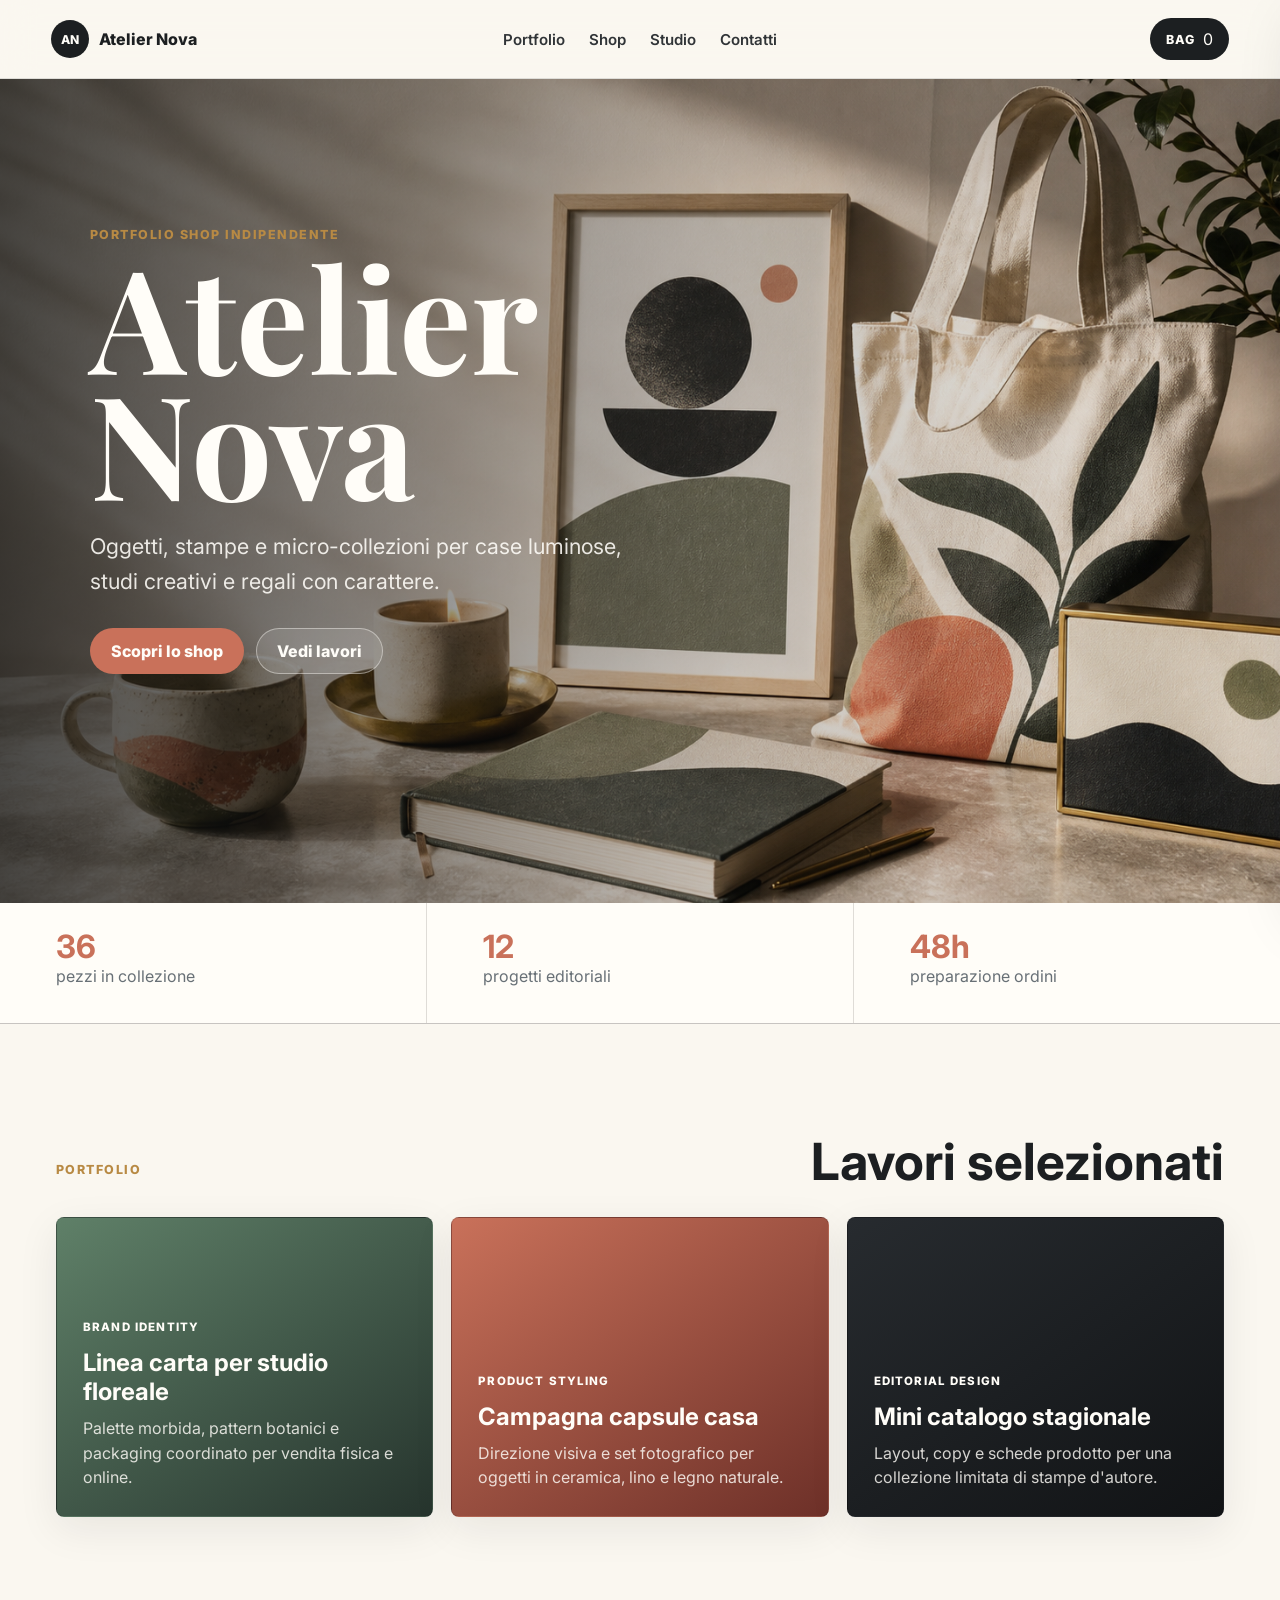
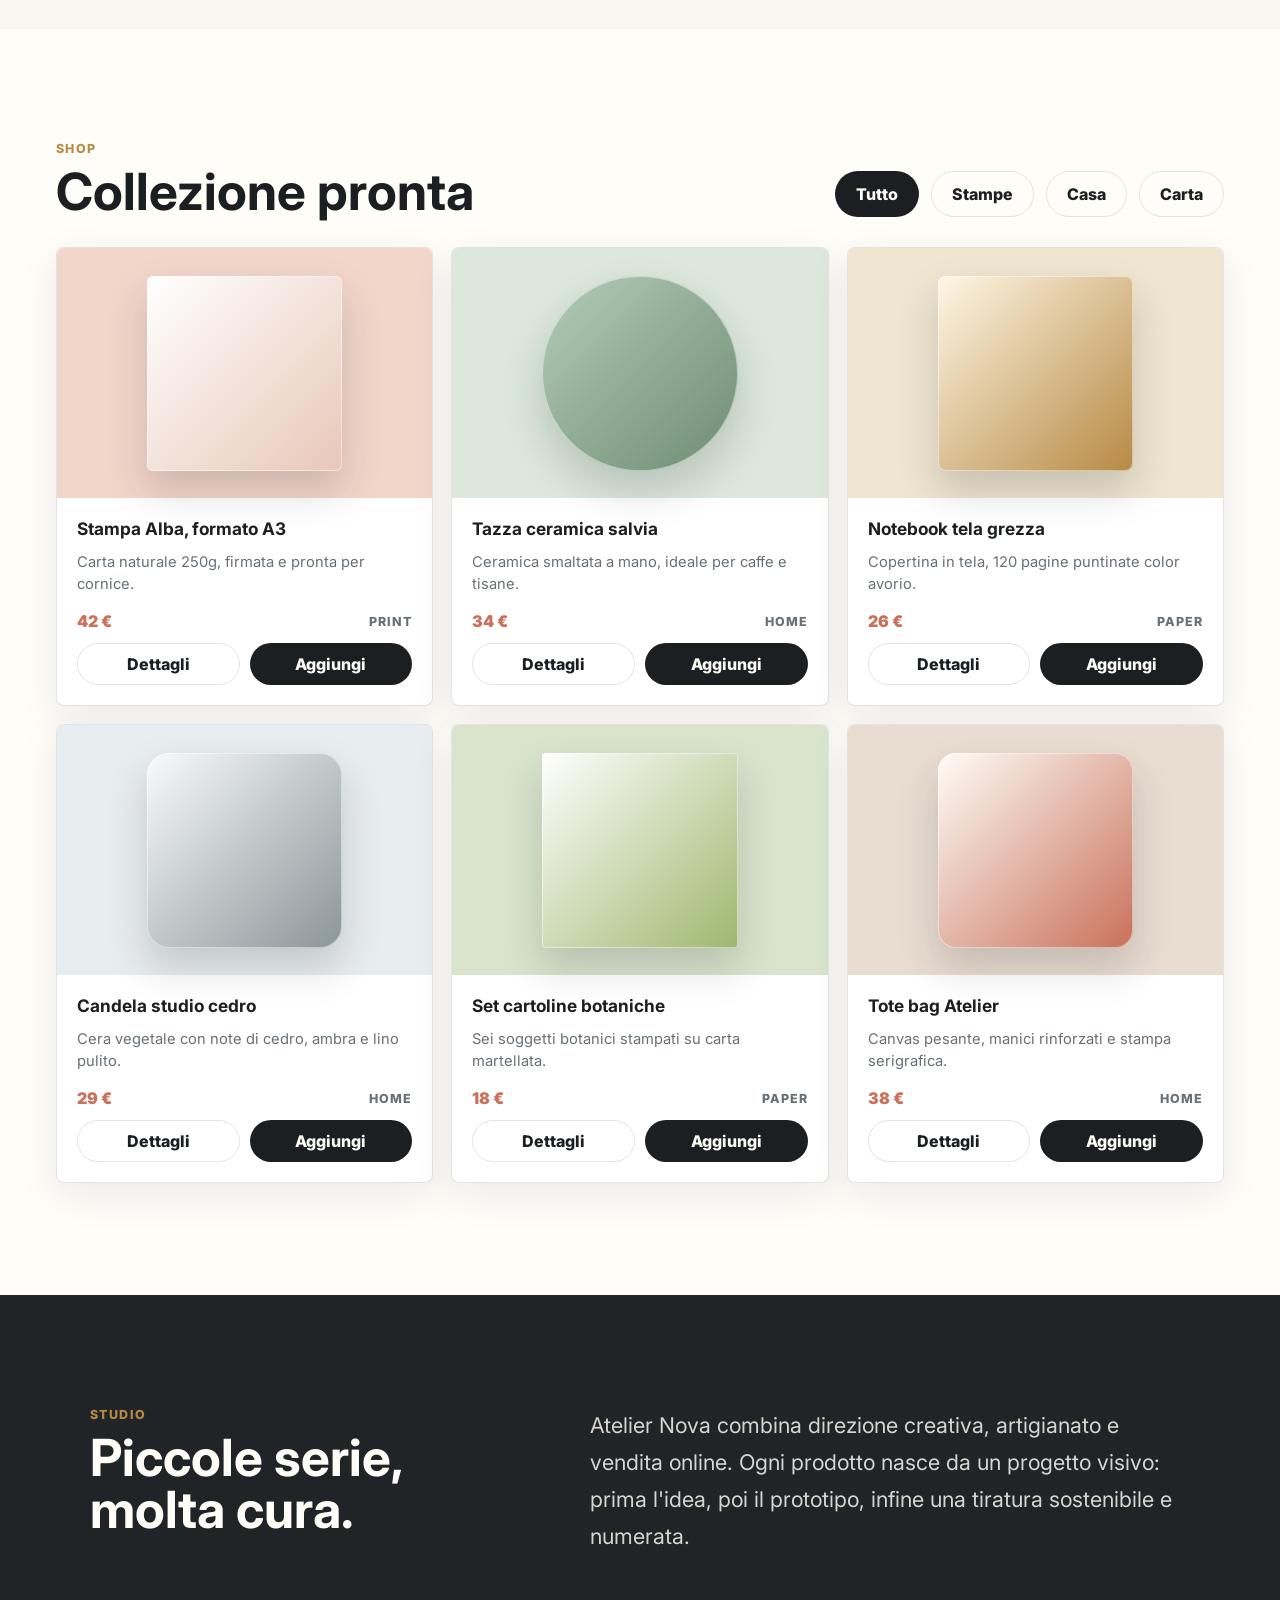
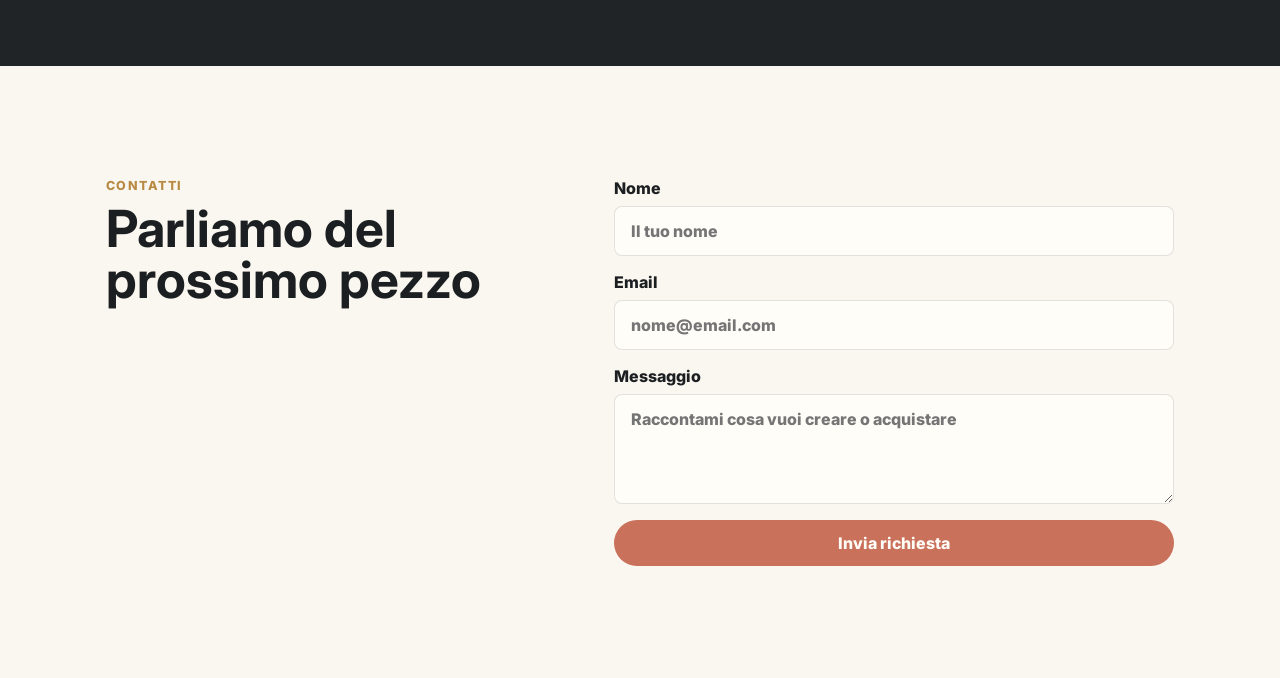
==== index.html @ 1994e344 "Initial portfolio shop" ====
<!DOCTYPE html>
<html lang="it">
<head>
  <meta charset="UTF-8">
  <meta name="viewport" content="width=device-width, initial-scale=1.0">
  <title>Atelier Nova | Portfolio Shop</title>
  <link rel="preconnect" href="https://fonts.googleapis.com">
  <link rel="preconnect" href="https://fonts.gstatic.com" crossorigin>
  <link href="https://fonts.googleapis.com/css2?family=Inter:wght@400;500;600;700;800&family=Playfair+Display:wght@700&display=swap" rel="stylesheet">
  <link rel="stylesheet" href="styles.css">
</head>
<body>
  <header class="site-header">
    <a class="brand" href="#top" aria-label="Atelier Nova home">
      <span class="brand-mark">AN</span>
      <span>Atelier Nova</span>
    </a>
    <nav class="main-nav" aria-label="Navigazione principale">
      <a href="#portfolio">Portfolio</a>
      <a href="#shop">Shop</a>
      <a href="#about">Studio</a>
      <a href="#contact">Contatti</a>
    </nav>
    <button class="cart-toggle" type="button" aria-label="Apri carrello">
      <span class="cart-icon" aria-hidden="true">Bag</span>
      <span id="cartCount">0</span>
    </button>
  </header>

  <main id="top">
    <section class="hero">
      <img class="hero-image" src="assets/hero-shop.png" alt="Oggetti di design artigianale per portfolio e shop online">
      <div class="hero-overlay"></div>
      <div class="hero-content">
        <p class="eyebrow">Portfolio shop indipendente</p>
        <h1>Atelier Nova</h1>
        <p class="hero-copy">Oggetti, stampe e micro-collezioni per case luminose, studi creativi e regali con carattere.</p>
        <div class="hero-actions">
          <a class="button primary" href="#shop">Scopri lo shop</a>
          <a class="button secondary" href="#portfolio">Vedi lavori</a>
        </div>
      </div>
    </section>

    <section class="stats" aria-label="Punti chiave dello studio">
      <div>
        <strong>36</strong>
        <span>pezzi in collezione</span>
      </div>
      <div>
        <strong>12</strong>
        <span>progetti editoriali</span>
      </div>
      <div>
        <strong>48h</strong>
        <span>preparazione ordini</span>
      </div>
    </section>

    <section class="section" id="portfolio">
      <div class="section-heading">
        <p class="eyebrow">Portfolio</p>
        <h2>Lavori selezionati</h2>
      </div>
      <div class="portfolio-grid">
        <article class="work-card color-sage">
          <span>Brand identity</span>
          <h3>Linea carta per studio floreale</h3>
          <p>Palette morbida, pattern botanici e packaging coordinato per vendita fisica e online.</p>
        </article>
        <article class="work-card color-coral">
          <span>Product styling</span>
          <h3>Campagna capsule casa</h3>
          <p>Direzione visiva e set fotografico per oggetti in ceramica, lino e legno naturale.</p>
        </article>
        <article class="work-card color-ink">
          <span>Editorial design</span>
          <h3>Mini catalogo stagionale</h3>
          <p>Layout, copy e schede prodotto per una collezione limitata di stampe d'autore.</p>
        </article>
      </div>
    </section>

    <section class="section shop-section" id="shop">
      <div class="section-heading shop-heading">
        <div>
          <p class="eyebrow">Shop</p>
          <h2>Collezione pronta</h2>
        </div>
        <div class="filters" role="group" aria-label="Filtra prodotti">
          <button class="filter active" type="button" data-filter="all">Tutto</button>
          <button class="filter" type="button" data-filter="print">Stampe</button>
          <button class="filter" type="button" data-filter="home">Casa</button>
          <button class="filter" type="button" data-filter="paper">Carta</button>
        </div>
      </div>
      <div class="product-grid" id="productGrid"></div>
    </section>

    <section class="studio-band" id="about">
      <div>
        <p class="eyebrow">Studio</p>
        <h2>Piccole serie, molta cura.</h2>
      </div>
      <p>Atelier Nova combina direzione creativa, artigianato e vendita online. Ogni prodotto nasce da un progetto visivo: prima l'idea, poi il prototipo, infine una tiratura sostenibile e numerata.</p>
    </section>

    <section class="section contact-section" id="contact">
      <div class="section-heading">
        <p class="eyebrow">Contatti</p>
        <h2>Parliamo del prossimo pezzo</h2>
      </div>
      <form class="contact-form">
        <label>
          Nome
          <input type="text" name="name" placeholder="Il tuo nome">
        </label>
        <label>
          Email
          <input type="email" name="email" placeholder="nome@email.com">
        </label>
        <label>
          Messaggio
          <textarea name="message" rows="4" placeholder="Raccontami cosa vuoi creare o acquistare"></textarea>
        </label>
        <button class="button primary" type="submit">Invia richiesta</button>
      </form>
    </section>
  </main>

  <aside class="cart-panel" id="cartPanel" aria-label="Carrello" aria-hidden="true">
    <div class="cart-header">
      <h2>Carrello</h2>
      <button class="icon-button" type="button" id="closeCart" aria-label="Chiudi carrello">×</button>
    </div>
    <div class="cart-items" id="cartItems"></div>
    <div class="cart-footer">
      <p class="cart-note" id="cartNote">Spedizione gratuita da €80. Resi entro 14 giorni.</p>
      <div class="cart-total">
        <span>Totale</span>
        <strong id="cartTotal">€0</strong>
      </div>
      <button class="button primary checkout" id="checkoutButton" type="button">Checkout demo</button>
    </div>
  </aside>
  <div class="toast" id="toast" role="status" aria-live="polite"></div>
  <div class="scrim" id="scrim"></div>

  <script src="script.js"></script>
</body>
</html>
---- styles.css ----
:root {
  --ink: #1c1f21;
  --muted: #687076;
  --paper: #faf7f0;
  --white: #fffdf8;
  --sage: #9fb8a2;
  --coral: #c9715a;
  --gold: #b88a44;
  --line: rgba(28, 31, 33, 0.12);
  --shadow: 0 20px 60px rgba(28, 31, 33, 0.14);
}

* {
  box-sizing: border-box;
}

html {
  scroll-behavior: smooth;
}

body {
  margin: 0;
  color: var(--ink);
  background: var(--paper);
  font-family: Inter, system-ui, -apple-system, BlinkMacSystemFont, "Segoe UI", sans-serif;
}

a {
  color: inherit;
  text-decoration: none;
}

button,
input,
textarea {
  font: inherit;
}

.site-header {
  position: sticky;
  top: 0;
  z-index: 20;
  display: grid;
  grid-template-columns: 1fr auto 1fr;
  align-items: center;
  gap: 24px;
  padding: 18px clamp(18px, 4vw, 56px);
  background: rgba(250, 247, 240, 0.88);
  border-bottom: 1px solid var(--line);
  backdrop-filter: blur(18px);
}

.brand {
  display: inline-flex;
  align-items: center;
  gap: 10px;
  font-weight: 800;
}

.brand-mark {
  display: grid;
  width: 38px;
  height: 38px;
  place-items: center;
  color: var(--white);
  background: var(--ink);
  border-radius: 50%;
  font-size: 0.76rem;
}

.main-nav {
  display: flex;
  gap: 24px;
  color: #303437;
  font-size: 0.94rem;
  font-weight: 600;
}

.cart-toggle {
  justify-self: end;
  display: inline-flex;
  align-items: center;
  gap: 8px;
  min-height: 42px;
  padding: 0 16px;
  color: var(--white);
  background: var(--ink);
  border: 0;
  border-radius: 999px;
  cursor: pointer;
}

.cart-icon {
  font-size: 0.78rem;
  font-weight: 800;
  letter-spacing: 0.08em;
  text-transform: uppercase;
}

.hero {
  position: relative;
  min-height: calc(100vh - 76px);
  display: flex;
  align-items: center;
  overflow: hidden;
  isolation: isolate;
}

.hero-image {
  position: absolute;
  inset: 0;
  width: 100%;
  height: 100%;
  object-fit: cover;
  z-index: -2;
}

.hero-overlay {
  position: absolute;
  inset: 0;
  background: linear-gradient(90deg, rgba(18, 19, 18, 0.76), rgba(18, 19, 18, 0.22) 58%, rgba(18, 19, 18, 0.08));
  z-index: -1;
}

.hero-content {
  width: min(680px, calc(100% - 36px));
  margin-left: clamp(18px, 7vw, 92px);
  padding-bottom: 9vh;
  color: var(--white);
}

.eyebrow {
  margin: 0 0 10px;
  color: var(--gold);
  font-size: 0.78rem;
  font-weight: 800;
  letter-spacing: 0.12em;
  text-transform: uppercase;
}

.hero h1 {
  margin: 0;
  font-family: "Playfair Display", Georgia, serif;
  font-size: clamp(4rem, 12vw, 9rem);
  line-height: 0.88;
}

.hero-copy {
  max-width: 560px;
  margin: 24px 0 30px;
  color: rgba(255, 253, 248, 0.88);
  font-size: clamp(1.05rem, 2.4vw, 1.35rem);
  line-height: 1.6;
}

.hero-actions,
.filters {
  display: flex;
  flex-wrap: wrap;
  gap: 12px;
}

.button,
.filter {
  display: inline-flex;
  align-items: center;
  justify-content: center;
  min-height: 46px;
  padding: 0 20px;
  border-radius: 999px;
  font-weight: 800;
  cursor: pointer;
}

.button.primary {
  color: var(--white);
  background: var(--coral);
  border: 1px solid transparent;
}

.button:disabled {
  cursor: not-allowed;
  opacity: 0.52;
}

.button.secondary {
  color: var(--white);
  background: rgba(255, 253, 248, 0.12);
  border: 1px solid rgba(255, 253, 248, 0.42);
}

.stats {
  display: grid;
  grid-template-columns: repeat(3, 1fr);
  gap: 1px;
  background: var(--line);
  border-bottom: 1px solid var(--line);
}

.stats div {
  min-height: 120px;
  padding: 24px clamp(18px, 5vw, 56px);
  background: var(--white);
}

.stats strong {
  display: block;
  color: var(--coral);
  font-size: 2rem;
}

.stats span {
  color: var(--muted);
}

.section {
  padding: clamp(64px, 9vw, 112px) clamp(18px, 5vw, 56px);
}

.section-heading {
  display: flex;
  align-items: end;
  justify-content: space-between;
  gap: 28px;
  max-width: 1180px;
  margin: 0 auto 30px;
}

.section-heading h2,
.studio-band h2 {
  margin: 0;
  font-size: clamp(2rem, 4vw, 3.5rem);
  line-height: 1;
}

.portfolio-grid,
.product-grid {
  display: grid;
  grid-template-columns: repeat(3, minmax(0, 1fr));
  gap: 18px;
  max-width: 1180px;
  margin: 0 auto;
}

.work-card,
.product-card {
  border: 1px solid var(--line);
  border-radius: 8px;
  overflow: hidden;
  box-shadow: 0 12px 40px rgba(28, 31, 33, 0.08);
}

.work-card {
  min-height: 300px;
  display: flex;
  flex-direction: column;
  justify-content: end;
  padding: 26px;
  color: var(--white);
}

.work-card span {
  font-weight: 800;
  text-transform: uppercase;
  font-size: 0.72rem;
  letter-spacing: 0.1em;
}

.work-card h3 {
  margin: 14px 0 10px;
  font-size: 1.5rem;
}

.work-card p {
  margin: 0;
  color: rgba(255, 253, 248, 0.82);
  line-height: 1.55;
}

.color-sage {
  background: linear-gradient(145deg, #5f8068, #26342d);
}

.color-coral {
  background: linear-gradient(145deg, #c9715a, #6d3028);
}

.color-ink {
  background: linear-gradient(145deg, #272b2f, #111315);
}

.shop-section {
  background: var(--white);
}

.filter {
  color: var(--ink);
  background: transparent;
  border: 1px solid var(--line);
}

.filter.active {
  color: var(--white);
  background: var(--ink);
}

.product-card {
  display: flex;
  flex-direction: column;
  background: #fff;
}

.product-art {
  min-height: 250px;
  display: grid;
  place-items: center;
  background: var(--product-bg);
}

.product-shape {
  width: 52%;
  aspect-ratio: 1;
  border-radius: var(--shape-radius);
  background: var(--shape-bg);
  box-shadow: inset 0 0 0 1px rgba(255, 255, 255, 0.45), 0 20px 40px rgba(28, 31, 33, 0.18);
}

.product-info {
  display: grid;
  gap: 12px;
  padding: 20px;
}

.product-info h3 {
  margin: 0;
  font-size: 1.08rem;
}

.product-info p {
  margin: 0;
  min-height: 48px;
  color: var(--muted);
  font-size: 0.92rem;
  line-height: 1.5;
}

.product-meta {
  display: flex;
  align-items: center;
  justify-content: space-between;
  gap: 12px;
}

.price {
  color: var(--coral);
  font-weight: 900;
}

.tag {
  color: var(--muted);
  font-size: 0.78rem;
  font-weight: 800;
  letter-spacing: 0.08em;
  text-transform: uppercase;
}

.add-button {
  min-height: 42px;
  color: var(--white);
  background: var(--ink);
  border: 0;
  border-radius: 999px;
  font-weight: 800;
  cursor: pointer;
}

.product-actions {
  display: grid;
  grid-template-columns: 1fr 1fr;
  gap: 10px;
}

.details-button {
  min-height: 42px;
  color: var(--ink);
  background: transparent;
  border: 1px solid var(--line);
  border-radius: 999px;
  font-weight: 800;
  cursor: pointer;
}

.studio-band {
  display: grid;
  grid-template-columns: 0.8fr 1.2fr;
  gap: clamp(28px, 8vw, 100px);
  padding: clamp(64px, 9vw, 112px) clamp(18px, 7vw, 92px);
  color: var(--white);
  background: #202426;
}

.studio-band p:last-child {
  margin: 0;
  max-width: 760px;
  color: rgba(255, 253, 248, 0.82);
  font-size: clamp(1.08rem, 2vw, 1.35rem);
  line-height: 1.7;
}

.contact-section {
  display: grid;
  grid-template-columns: 0.85fr 1fr;
  gap: 32px;
  max-width: 1180px;
  margin: 0 auto;
}

.contact-section .section-heading {
  display: block;
  margin: 0;
}

.contact-form {
  display: grid;
  gap: 16px;
}

.contact-form label {
  display: grid;
  gap: 8px;
  font-weight: 800;
}

.contact-form input,
.contact-form textarea {
  width: 100%;
  border: 1px solid var(--line);
  border-radius: 8px;
  padding: 14px 16px;
  background: var(--white);
  color: var(--ink);
}

.cart-panel {
  position: fixed;
  top: 0;
  right: 0;
  z-index: 40;
  width: min(420px, 100%);
  height: 100vh;
  display: flex;
  flex-direction: column;
  background: var(--white);
  box-shadow: var(--shadow);
  transform: translateX(105%);
  transition: transform 180ms ease;
}

.cart-panel.open {
  transform: translateX(0);
}

.cart-panel.checkout-mode .cart-items {
  padding-bottom: 0;
}

.cart-header,
.cart-footer {
  padding: 22px;
  border-bottom: 1px solid var(--line);
}

.cart-header {
  display: flex;
  align-items: center;
  justify-content: space-between;
}

.cart-header h2 {
  margin: 0;
}

.icon-button {
  width: 40px;
  height: 40px;
  border: 1px solid var(--line);
  border-radius: 50%;
  background: transparent;
  cursor: pointer;
  font-size: 1.4rem;
}

.cart-items {
  flex: 1;
  overflow: auto;
  padding: 18px 22px;
}

.cart-item {
  display: grid;
  grid-template-columns: 1fr;
  gap: 12px;
  padding: 14px 0;
  border-bottom: 1px solid var(--line);
}

.cart-item h3,
.cart-item p {
  margin: 0;
}

.cart-item p {
  color: var(--muted);
  font-size: 0.92rem;
}

.cart-item-top,
.cart-controls {
  display: flex;
  align-items: center;
  justify-content: space-between;
  gap: 12px;
}

.qty-control {
  display: inline-flex;
  align-items: center;
  min-height: 36px;
  border: 1px solid var(--line);
  border-radius: 999px;
  overflow: hidden;
}

.qty-control button {
  width: 36px;
  height: 36px;
  border: 0;
  background: transparent;
  cursor: pointer;
  font-weight: 900;
}

.qty-control span {
  min-width: 28px;
  text-align: center;
  font-weight: 800;
}

.remove-link {
  border: 0;
  color: var(--muted);
  background: transparent;
  cursor: pointer;
  font-weight: 800;
}

.cart-note {
  margin: 0 0 14px;
  color: var(--muted);
  font-size: 0.92rem;
  line-height: 1.45;
}

.cart-footer {
  border-top: 1px solid var(--line);
  border-bottom: 0;
}

.cart-total {
  display: flex;
  justify-content: space-between;
  margin-bottom: 16px;
  font-size: 1.1rem;
}

.checkout {
  width: 100%;
}

.checkout-summary {
  display: grid;
  gap: 12px;
  margin-top: 14px;
  padding: 14px;
  border: 1px solid var(--line);
  border-radius: 8px;
  background: var(--paper);
}

.checkout-summary h3,
.checkout-summary p {
  margin: 0;
}

.checkout-summary p {
  color: var(--muted);
  line-height: 1.45;
}

.scrim {
  position: fixed;
  inset: 0;
  z-index: 30;
  display: none;
  background: rgba(28, 31, 33, 0.34);
}

.scrim.open {
  display: block;
}

.toast {
  position: fixed;
  left: 50%;
  bottom: 22px;
  z-index: 50;
  max-width: min(420px, calc(100% - 36px));
  padding: 14px 18px;
  color: var(--white);
  background: var(--ink);
  border-radius: 999px;
  box-shadow: var(--shadow);
  opacity: 0;
  pointer-events: none;
  transform: translate(-50%, 14px);
  transition: opacity 180ms ease, transform 180ms ease;
}

.toast.visible {
  opacity: 1;
  transform: translate(-50%, 0);
}

@media (max-width: 860px) {
  .site-header {
    grid-template-columns: 1fr auto;
  }

  .main-nav {
    grid-column: 1 / -1;
    justify-content: space-between;
    gap: 10px;
    overflow-x: auto;
  }

  .hero {
    min-height: 760px;
  }

  .stats,
  .portfolio-grid,
  .product-grid,
  .studio-band,
  .contact-section {
    grid-template-columns: 1fr;
  }

  .section-heading {
    align-items: start;
    flex-direction: column;
  }
}

@media (max-width: 520px) {
  .hero-content {
    margin: 0 18px;
  }

  .hero h1 {
    font-size: 4.1rem;
  }

  .product-art {
    min-height: 210px;
  }

  .product-actions {
    grid-template-columns: 1fr;
  }
}
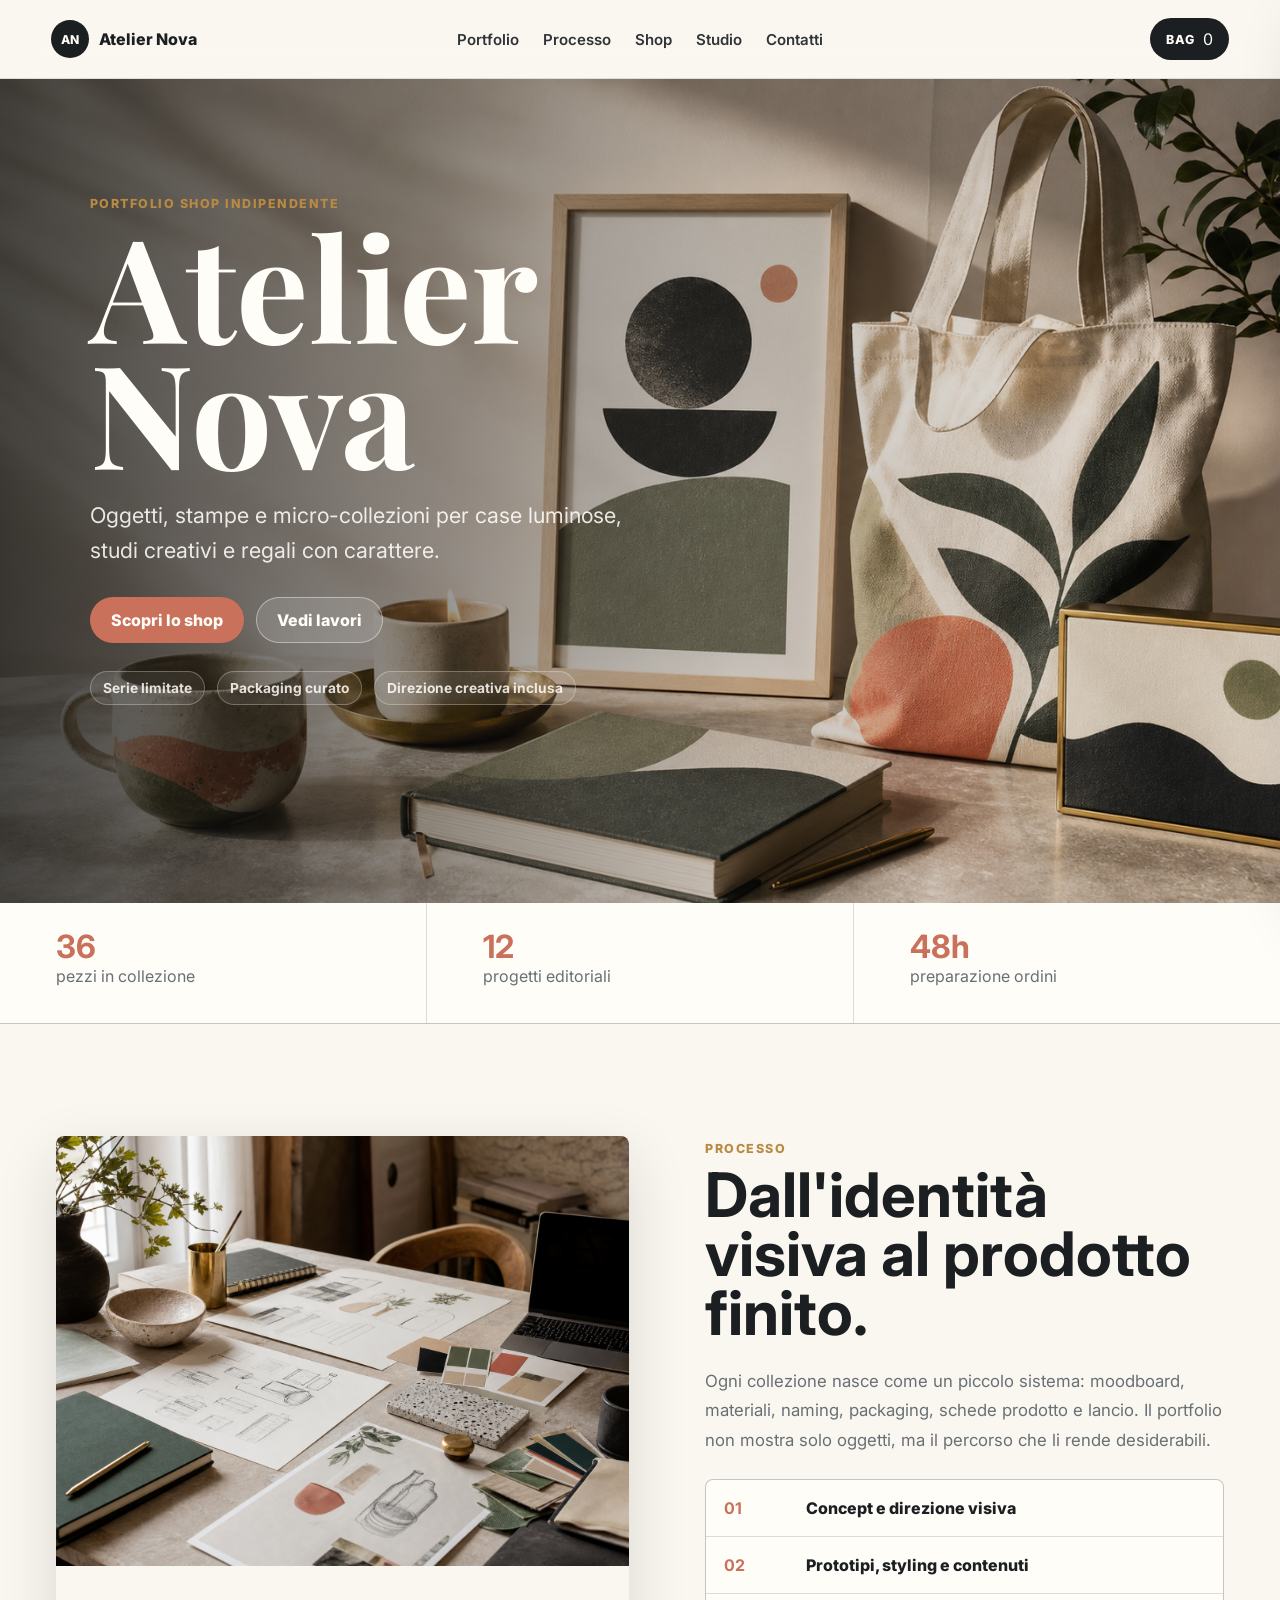
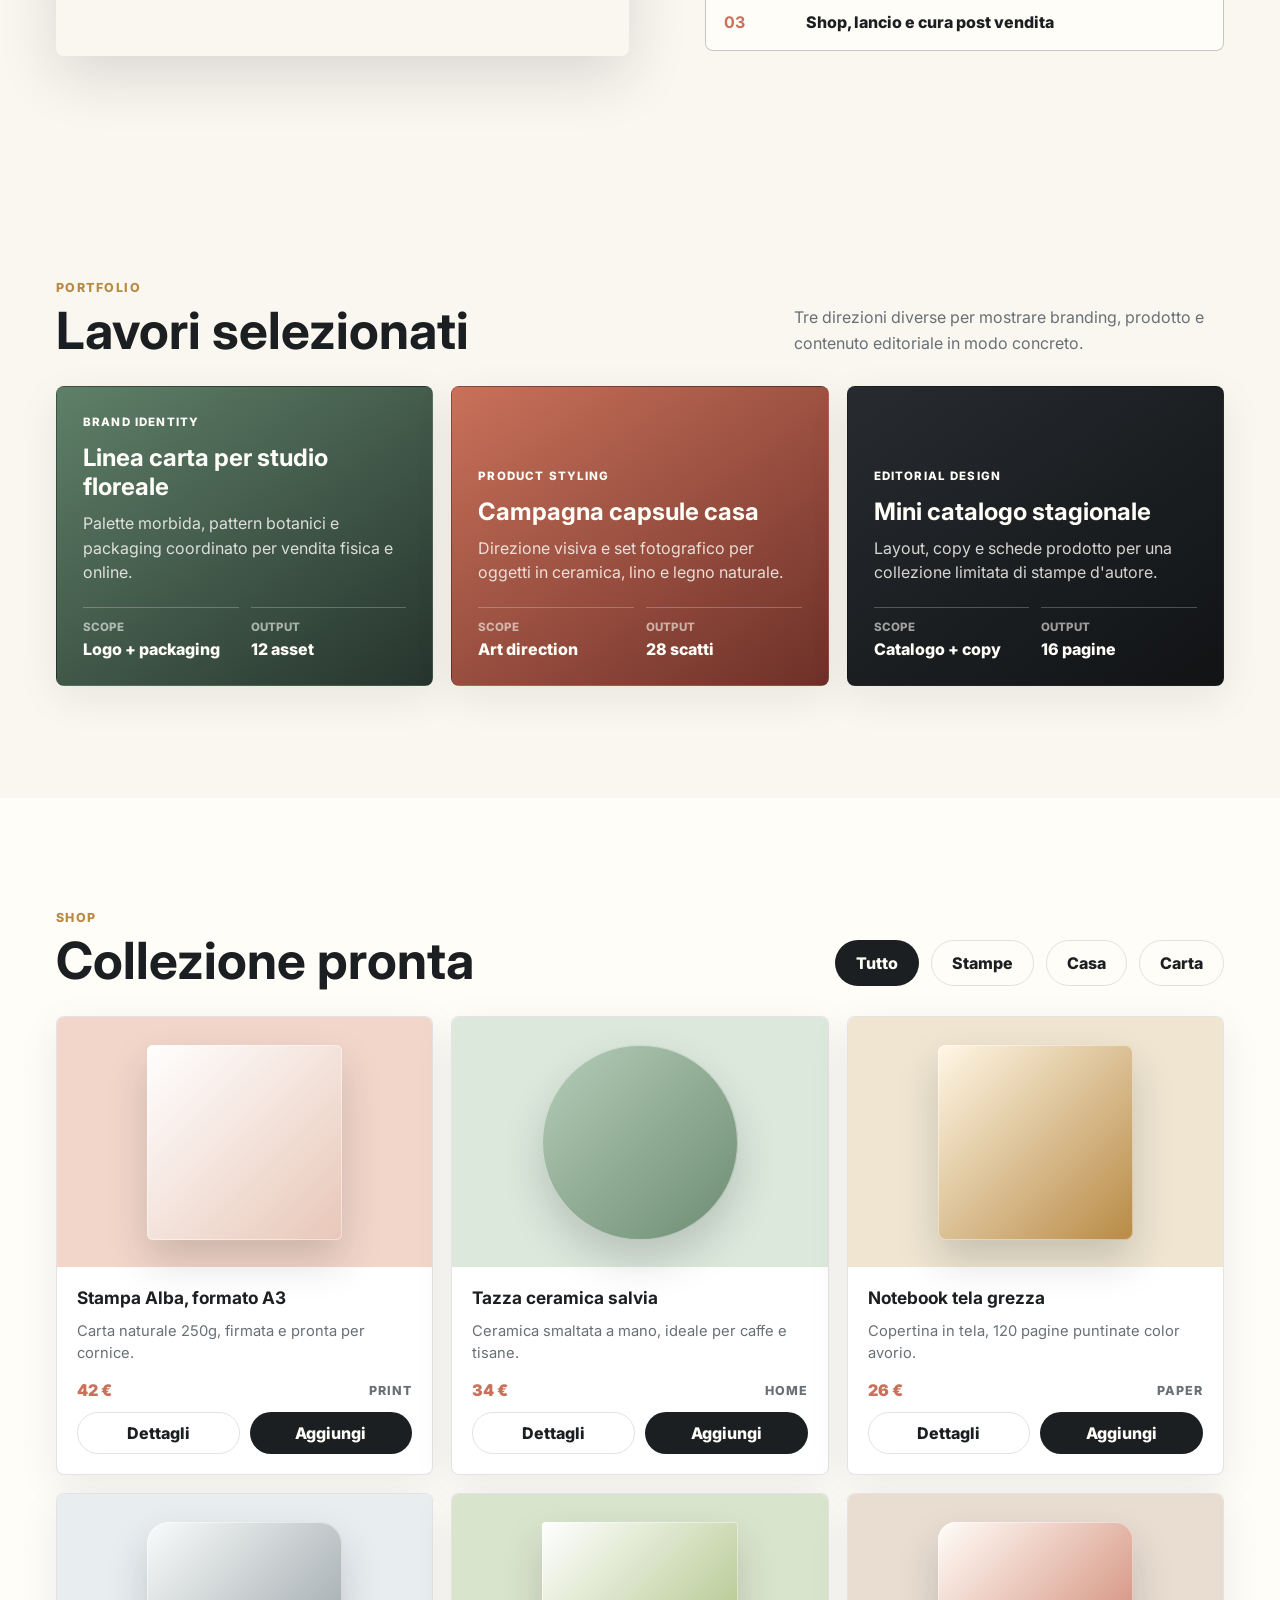
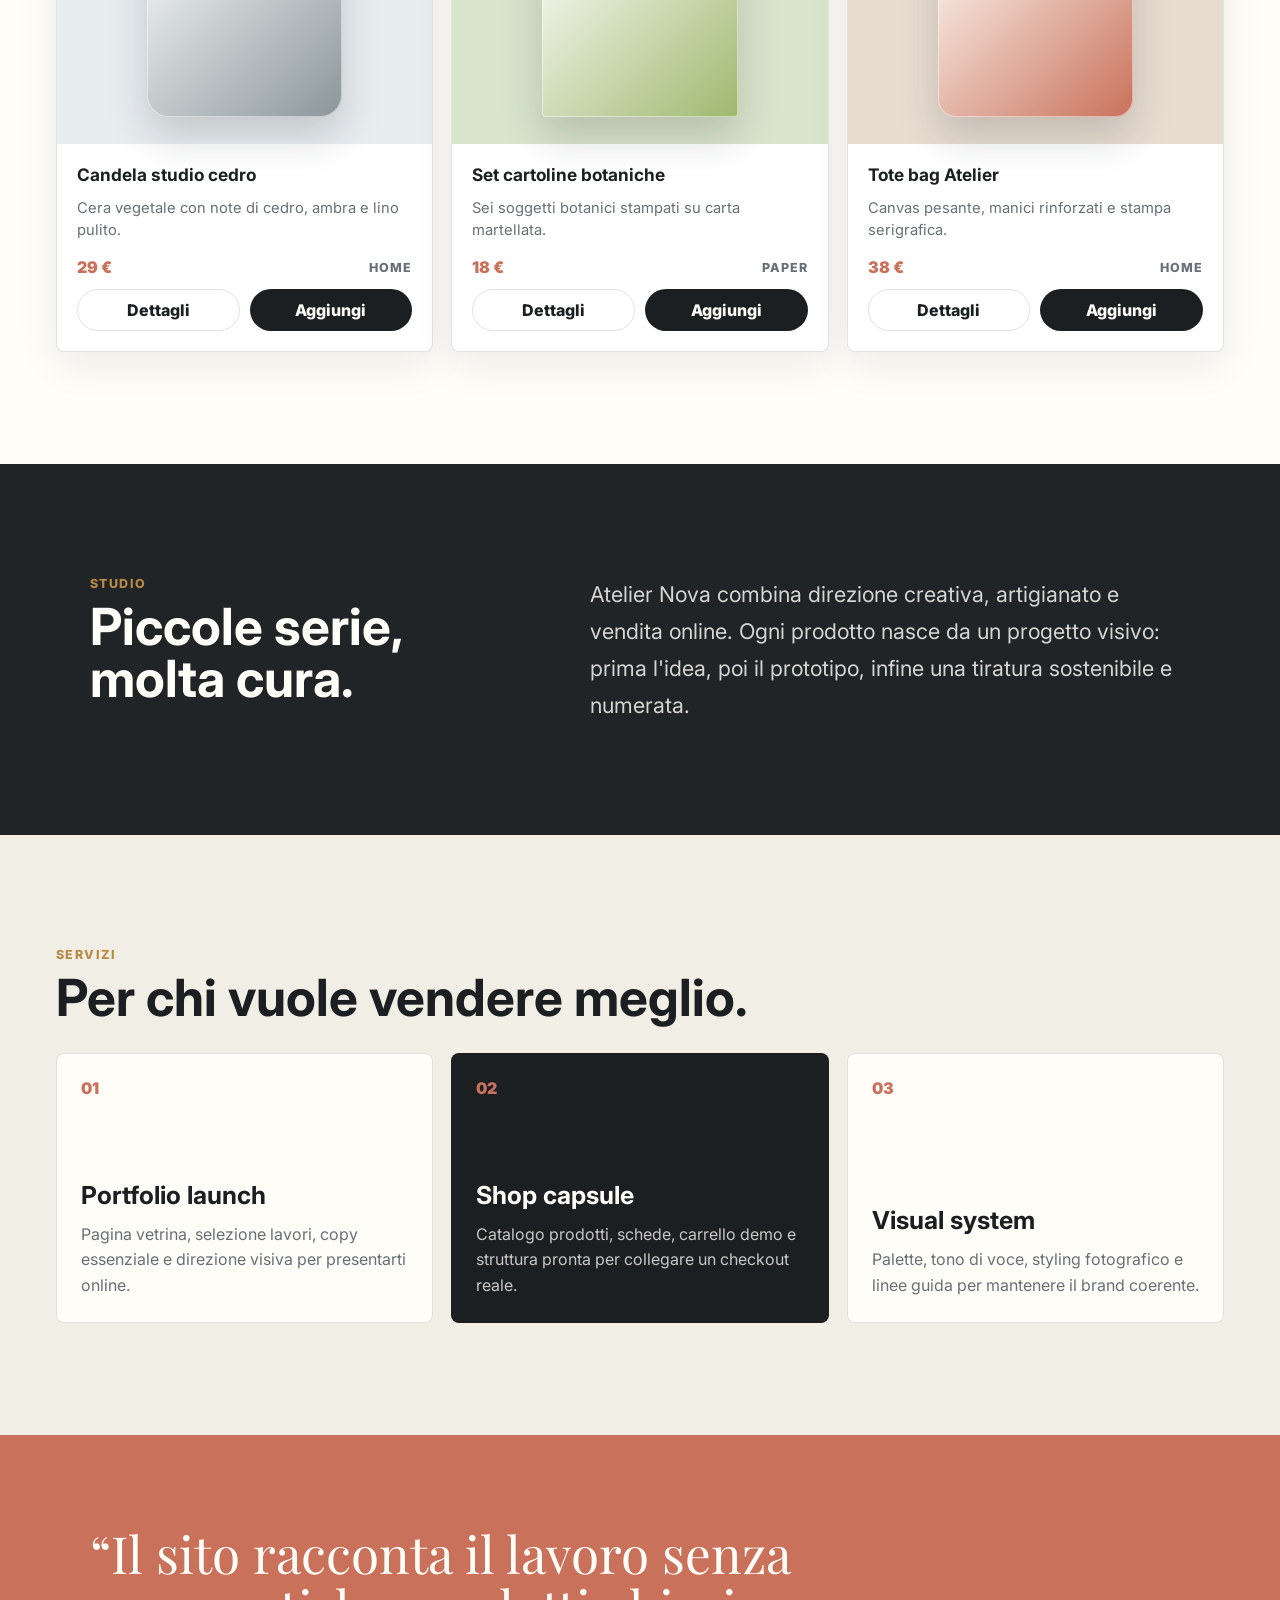
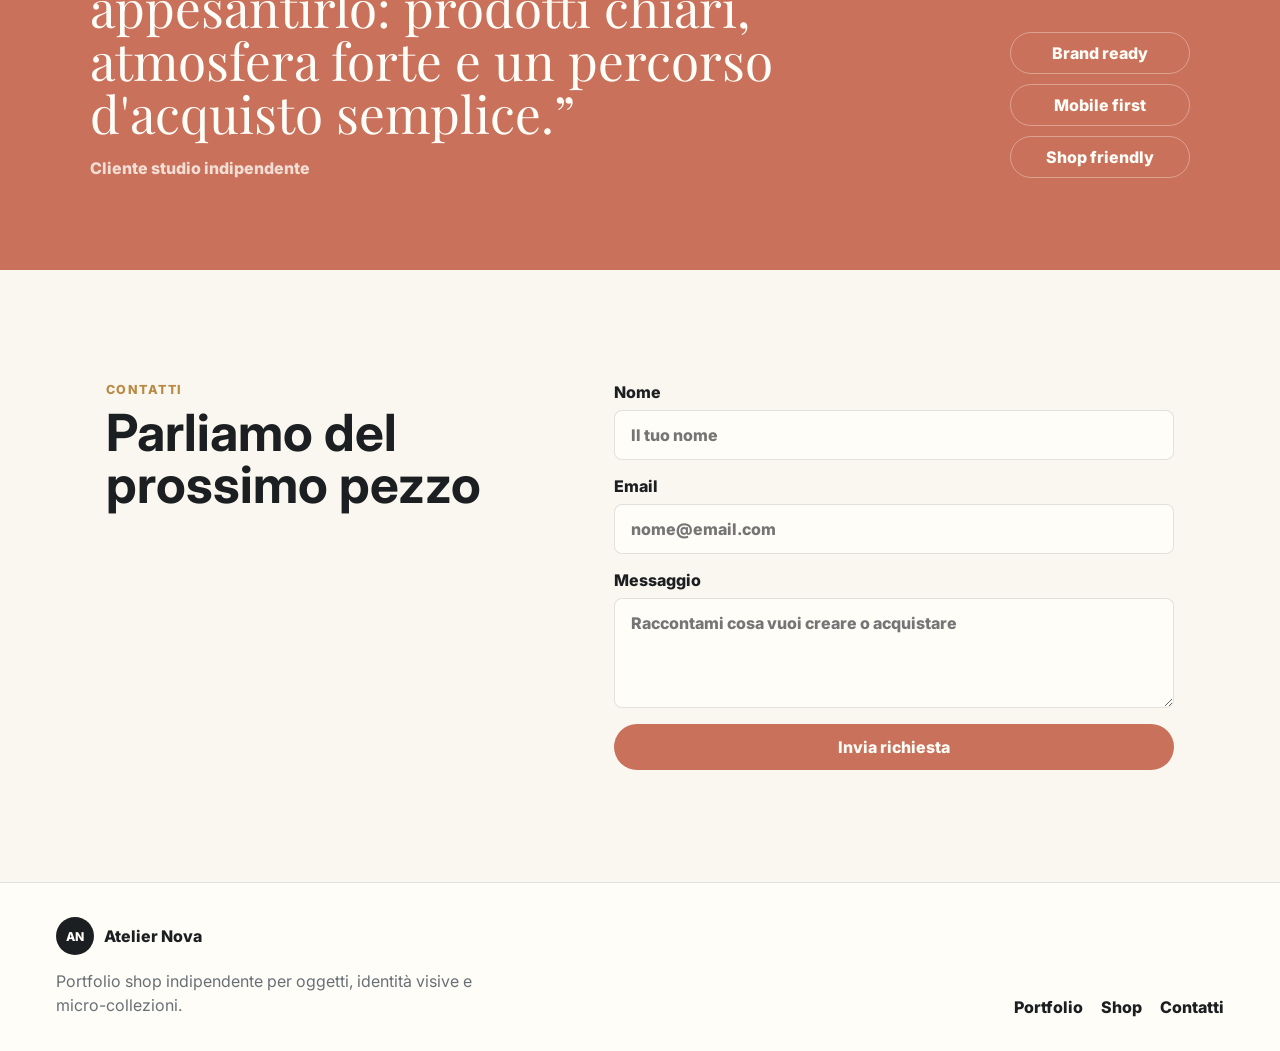
==== commit 850a66ae: "Polish portfolio presentation" ====
--- a/index.html
+++ b/index.html
@@ -17,6 +17,7 @@
     </a>
     <nav class="main-nav" aria-label="Navigazione principale">
       <a href="#portfolio">Portfolio</a>
+      <a href="#process">Processo</a>
       <a href="#shop">Shop</a>
       <a href="#about">Studio</a>
       <a href="#contact">Contatti</a>
@@ -39,6 +40,11 @@
           <a class="button primary" href="#shop">Scopri lo shop</a>
           <a class="button secondary" href="#portfolio">Vedi lavori</a>
         </div>
+        <div class="hero-proof" aria-label="Elementi di fiducia">
+          <span>Serie limitate</span>
+          <span>Packaging curato</span>
+          <span>Direzione creativa inclusa</span>
+        </div>
       </div>
     </section>
 
@@ -57,26 +63,66 @@
       </div>
     </section>
 
+    <section class="section feature-section" id="process">
+      <div class="feature-media">
+        <img src="assets/studio-process.png" alt="Tavolo creativo con bozzetti, palette colore e prototipi di packaging">
+      </div>
+      <div class="feature-copy">
+        <p class="eyebrow">Processo</p>
+        <h2>Dall'identità visiva al prodotto finito.</h2>
+        <p>Ogni collezione nasce come un piccolo sistema: moodboard, materiali, naming, packaging, schede prodotto e lancio. Il portfolio non mostra solo oggetti, ma il percorso che li rende desiderabili.</p>
+        <div class="process-list">
+          <div>
+            <strong>01</strong>
+            <span>Concept e direzione visiva</span>
+          </div>
+          <div>
+            <strong>02</strong>
+            <span>Prototipi, styling e contenuti</span>
+          </div>
+          <div>
+            <strong>03</strong>
+            <span>Shop, lancio e cura post vendita</span>
+          </div>
+        </div>
+      </div>
+    </section>
+
     <section class="section" id="portfolio">
       <div class="section-heading">
-        <p class="eyebrow">Portfolio</p>
-        <h2>Lavori selezionati</h2>
+        <div>
+          <p class="eyebrow">Portfolio</p>
+          <h2>Lavori selezionati</h2>
+        </div>
+        <p class="section-intro">Tre direzioni diverse per mostrare branding, prodotto e contenuto editoriale in modo concreto.</p>
       </div>
       <div class="portfolio-grid">
         <article class="work-card color-sage">
           <span>Brand identity</span>
           <h3>Linea carta per studio floreale</h3>
           <p>Palette morbida, pattern botanici e packaging coordinato per vendita fisica e online.</p>
+          <dl class="work-metrics">
+            <div><dt>Scope</dt><dd>Logo + packaging</dd></div>
+            <div><dt>Output</dt><dd>12 asset</dd></div>
+          </dl>
         </article>
         <article class="work-card color-coral">
           <span>Product styling</span>
           <h3>Campagna capsule casa</h3>
           <p>Direzione visiva e set fotografico per oggetti in ceramica, lino e legno naturale.</p>
+          <dl class="work-metrics">
+            <div><dt>Scope</dt><dd>Art direction</dd></div>
+            <div><dt>Output</dt><dd>28 scatti</dd></div>
+          </dl>
         </article>
         <article class="work-card color-ink">
           <span>Editorial design</span>
           <h3>Mini catalogo stagionale</h3>
           <p>Layout, copy e schede prodotto per una collezione limitata di stampe d'autore.</p>
+          <dl class="work-metrics">
+            <div><dt>Scope</dt><dd>Catalogo + copy</dd></div>
+            <div><dt>Output</dt><dd>16 pagine</dd></div>
+          </dl>
         </article>
       </div>
     </section>
@@ -103,6 +149,44 @@
         <h2>Piccole serie, molta cura.</h2>
       </div>
       <p>Atelier Nova combina direzione creativa, artigianato e vendita online. Ogni prodotto nasce da un progetto visivo: prima l'idea, poi il prototipo, infine una tiratura sostenibile e numerata.</p>
+    </section>
+
+    <section class="section services-section" aria-label="Servizi e pacchetti">
+      <div class="section-heading">
+        <div>
+          <p class="eyebrow">Servizi</p>
+          <h2>Per chi vuole vendere meglio.</h2>
+        </div>
+      </div>
+      <div class="service-grid">
+        <article class="service-card">
+          <span>01</span>
+          <h3>Portfolio launch</h3>
+          <p>Pagina vetrina, selezione lavori, copy essenziale e direzione visiva per presentarti online.</p>
+        </article>
+        <article class="service-card featured-service">
+          <span>02</span>
+          <h3>Shop capsule</h3>
+          <p>Catalogo prodotti, schede, carrello demo e struttura pronta per collegare un checkout reale.</p>
+        </article>
+        <article class="service-card">
+          <span>03</span>
+          <h3>Visual system</h3>
+          <p>Palette, tono di voce, styling fotografico e linee guida per mantenere il brand coerente.</p>
+        </article>
+      </div>
+    </section>
+
+    <section class="testimonial-band" aria-label="Testimonianze">
+      <blockquote>
+        <p>“Il sito racconta il lavoro senza appesantirlo: prodotti chiari, atmosfera forte e un percorso d'acquisto semplice.”</p>
+        <cite>Cliente studio indipendente</cite>
+      </blockquote>
+      <div class="press-list" aria-label="Punti di forza">
+        <span>Brand ready</span>
+        <span>Mobile first</span>
+        <span>Shop friendly</span>
+      </div>
     </section>
 
     <section class="section contact-section" id="contact">
@@ -128,6 +212,21 @@
     </section>
   </main>
 
+  <footer class="site-footer">
+    <div>
+      <a class="brand" href="#top" aria-label="Atelier Nova home">
+        <span class="brand-mark">AN</span>
+        <span>Atelier Nova</span>
+      </a>
+      <p>Portfolio shop indipendente per oggetti, identità visive e micro-collezioni.</p>
+    </div>
+    <div class="footer-links">
+      <a href="#portfolio">Portfolio</a>
+      <a href="#shop">Shop</a>
+      <a href="#contact">Contatti</a>
+    </div>
+  </footer>
+
   <aside class="cart-panel" id="cartPanel" aria-label="Carrello" aria-hidden="true">
     <div class="cart-header">
       <h2>Carrello</h2>
--- a/styles.css
+++ b/styles.css
@@ -8,6 +8,7 @@
   --gold: #b88a44;
   --line: rgba(28, 31, 33, 0.12);
   --shadow: 0 20px 60px rgba(28, 31, 33, 0.14);
+  --max: 1180px;
 }
 
 * {
@@ -154,10 +155,25 @@
 }
 
 .hero-actions,
-.filters {
+.filters,
+.hero-proof {
   display: flex;
   flex-wrap: wrap;
   gap: 12px;
+}
+
+.hero-proof {
+  margin-top: 28px;
+}
+
+.hero-proof span {
+  padding: 8px 12px;
+  color: rgba(255, 253, 248, 0.86);
+  border: 1px solid rgba(255, 253, 248, 0.28);
+  border-radius: 999px;
+  background: rgba(255, 253, 248, 0.08);
+  font-size: 0.86rem;
+  font-weight: 700;
 }
 
 .button,
@@ -222,7 +238,7 @@
   align-items: end;
   justify-content: space-between;
   gap: 28px;
-  max-width: 1180px;
+  max-width: var(--max);
   margin: 0 auto 30px;
 }
 
@@ -233,12 +249,81 @@
   line-height: 1;
 }
 
+.section-intro {
+  max-width: 430px;
+  margin: 0;
+  color: var(--muted);
+  line-height: 1.6;
+}
+
+.feature-section {
+  display: grid;
+  grid-template-columns: minmax(0, 1.05fr) minmax(320px, 0.95fr);
+  align-items: center;
+  gap: clamp(28px, 6vw, 76px);
+  max-width: calc(var(--max) + 112px);
+  margin: 0 auto;
+}
+
+.feature-media {
+  min-height: 520px;
+  border-radius: 8px;
+  overflow: hidden;
+  box-shadow: var(--shadow);
+}
+
+.feature-media img {
+  width: 100%;
+  height: 100%;
+  display: block;
+  object-fit: cover;
+}
+
+.feature-copy h2 {
+  margin: 0;
+  font-size: clamp(2.25rem, 4.8vw, 4.5rem);
+  line-height: 0.96;
+}
+
+.feature-copy > p:not(.eyebrow) {
+  margin: 24px 0;
+  color: var(--muted);
+  font-size: 1.05rem;
+  line-height: 1.75;
+}
+
+.process-list {
+  display: grid;
+  gap: 1px;
+  overflow: hidden;
+  border: 1px solid var(--line);
+  border-radius: 8px;
+  background: var(--line);
+}
+
+.process-list div {
+  display: grid;
+  grid-template-columns: 64px 1fr;
+  gap: 18px;
+  align-items: center;
+  padding: 18px;
+  background: var(--white);
+}
+
+.process-list strong {
+  color: var(--coral);
+}
+
+.process-list span {
+  font-weight: 800;
+}
+
 .portfolio-grid,
 .product-grid {
   display: grid;
   grid-template-columns: repeat(3, minmax(0, 1fr));
   gap: 18px;
-  max-width: 1180px;
+  max-width: var(--max);
   margin: 0 auto;
 }
 
@@ -277,6 +362,35 @@
   line-height: 1.55;
 }
 
+.work-metrics {
+  display: grid;
+  grid-template-columns: 1fr 1fr;
+  gap: 12px;
+  margin: 22px 0 0;
+}
+
+.work-metrics div {
+  padding-top: 12px;
+  border-top: 1px solid rgba(255, 253, 248, 0.24);
+}
+
+.work-metrics dt,
+.work-metrics dd {
+  margin: 0;
+}
+
+.work-metrics dt {
+  color: rgba(255, 253, 248, 0.58);
+  font-size: 0.72rem;
+  font-weight: 800;
+  text-transform: uppercase;
+}
+
+.work-metrics dd {
+  margin-top: 5px;
+  font-weight: 800;
+}
+
 .color-sage {
   background: linear-gradient(145deg, #5f8068, #26342d);
 }
@@ -407,11 +521,101 @@
   line-height: 1.7;
 }
 
+.services-section {
+  background: #f1eee6;
+}
+
+.service-grid {
+  display: grid;
+  grid-template-columns: repeat(3, minmax(0, 1fr));
+  gap: 18px;
+  max-width: var(--max);
+  margin: 0 auto;
+}
+
+.service-card {
+  min-height: 270px;
+  display: flex;
+  flex-direction: column;
+  justify-content: space-between;
+  padding: 24px;
+  border: 1px solid var(--line);
+  border-radius: 8px;
+  background: var(--white);
+}
+
+.service-card span {
+  color: var(--coral);
+  font-weight: 900;
+}
+
+.service-card h3 {
+  margin: auto 0 12px;
+  font-size: 1.55rem;
+}
+
+.service-card p {
+  margin: 0;
+  color: var(--muted);
+  line-height: 1.6;
+}
+
+.featured-service {
+  color: var(--white);
+  background: var(--ink);
+}
+
+.featured-service p {
+  color: rgba(255, 253, 248, 0.76);
+}
+
+.testimonial-band {
+  display: grid;
+  grid-template-columns: minmax(0, 1fr) auto;
+  align-items: end;
+  gap: 28px;
+  padding: clamp(56px, 8vw, 92px) clamp(18px, 7vw, 92px);
+  color: var(--white);
+  background: var(--coral);
+}
+
+.testimonial-band blockquote {
+  max-width: 900px;
+  margin: 0;
+}
+
+.testimonial-band p {
+  margin: 0 0 18px;
+  font-family: "Playfair Display", Georgia, serif;
+  font-size: clamp(2rem, 4vw, 4rem);
+  line-height: 1.04;
+}
+
+.testimonial-band cite {
+  color: rgba(255, 253, 248, 0.78);
+  font-style: normal;
+  font-weight: 800;
+}
+
+.press-list {
+  display: grid;
+  gap: 10px;
+  min-width: 180px;
+}
+
+.press-list span {
+  padding: 10px 14px;
+  border: 1px solid rgba(255, 253, 248, 0.34);
+  border-radius: 999px;
+  text-align: center;
+  font-weight: 800;
+}
+
 .contact-section {
   display: grid;
   grid-template-columns: 0.85fr 1fr;
   gap: 32px;
-  max-width: 1180px;
+  max-width: var(--max);
   margin: 0 auto;
 }
 
@@ -441,6 +645,30 @@
   color: var(--ink);
 }
 
+.site-footer {
+  display: grid;
+  grid-template-columns: 1fr auto;
+  gap: 24px;
+  align-items: end;
+  padding: 34px clamp(18px, 5vw, 56px);
+  border-top: 1px solid var(--line);
+  background: var(--white);
+}
+
+.site-footer p {
+  max-width: 440px;
+  margin: 14px 0 0;
+  color: var(--muted);
+  line-height: 1.5;
+}
+
+.footer-links {
+  display: flex;
+  flex-wrap: wrap;
+  gap: 18px;
+  font-weight: 800;
+}
+
 .cart-panel {
   position: fixed;
   top: 0;
@@ -651,7 +879,11 @@
   .portfolio-grid,
   .product-grid,
   .studio-band,
-  .contact-section {
+  .feature-section,
+  .service-grid,
+  .testimonial-band,
+  .contact-section,
+  .site-footer {
     grid-template-columns: 1fr;
   }
 
@@ -659,6 +891,14 @@
     align-items: start;
     flex-direction: column;
   }
+
+  .feature-media {
+    min-height: 380px;
+  }
+
+  .testimonial-band {
+    align-items: start;
+  }
 }
 
 @media (max-width: 520px) {
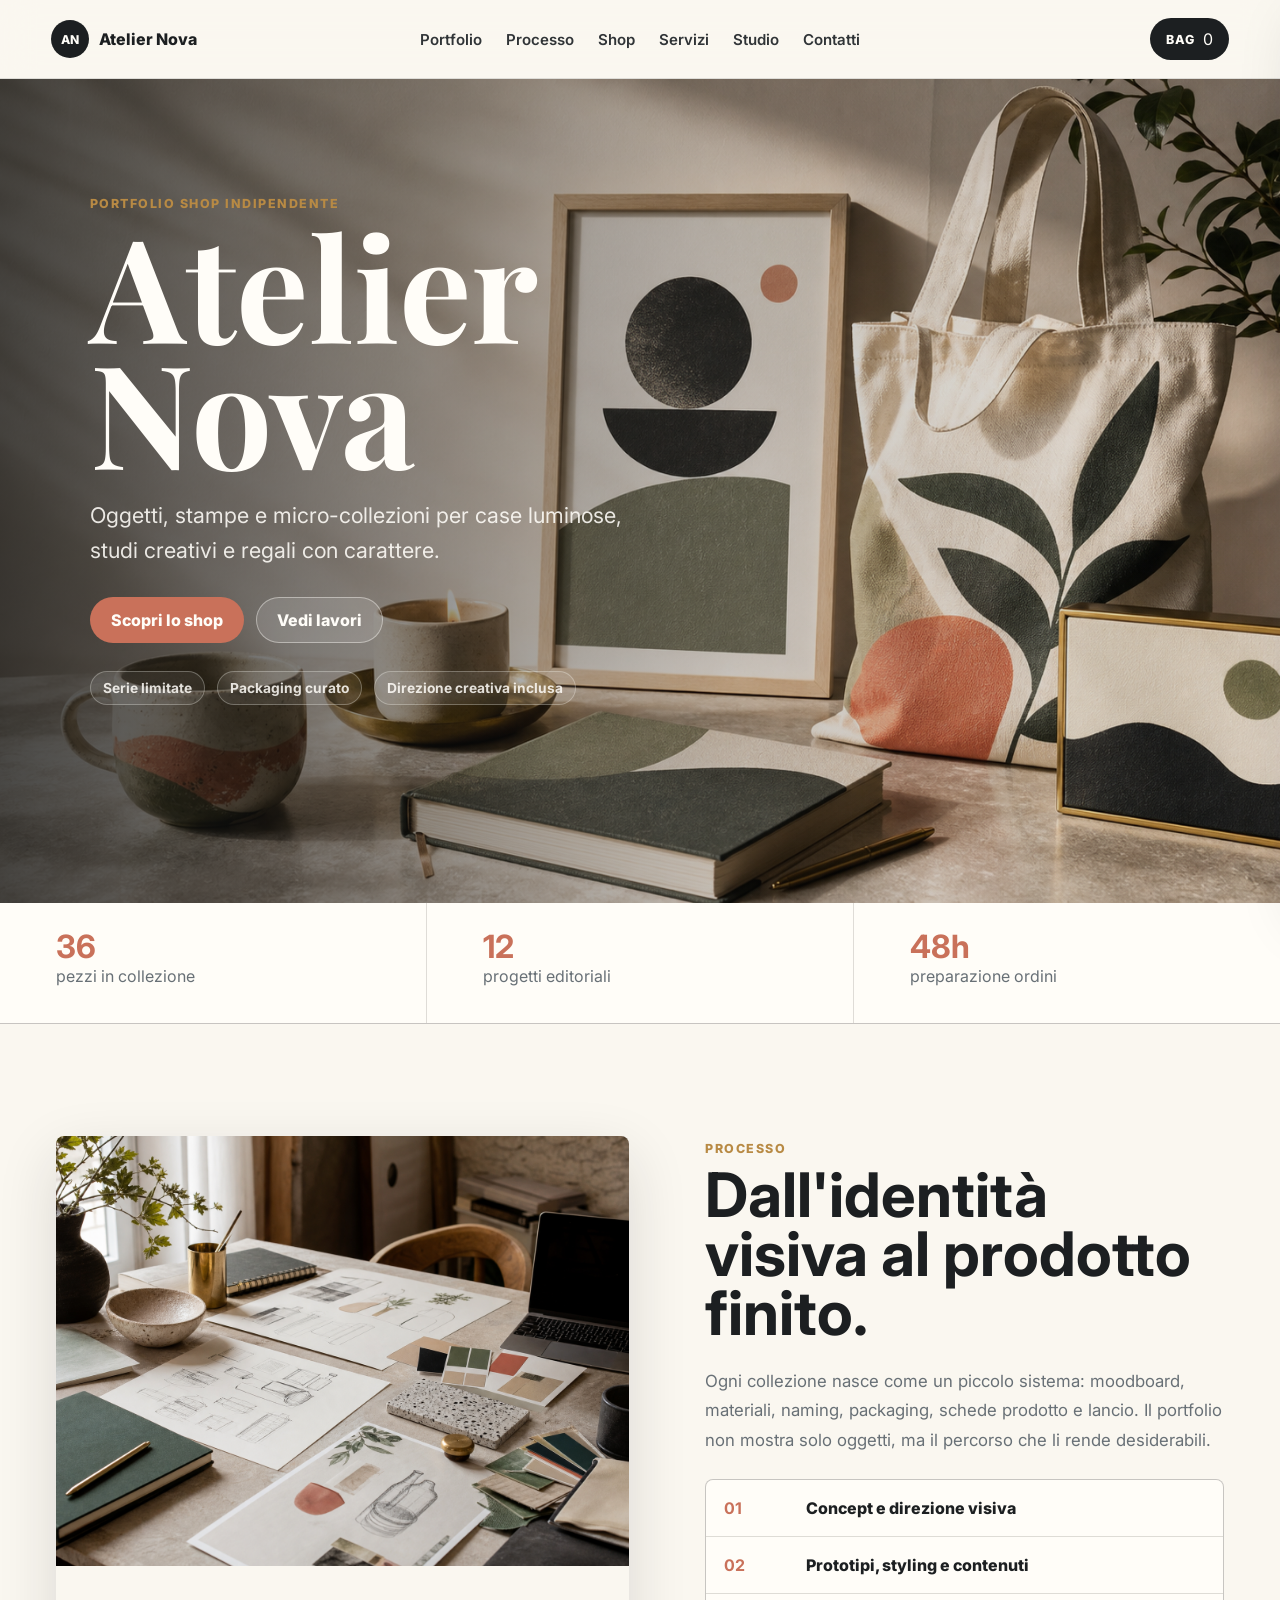
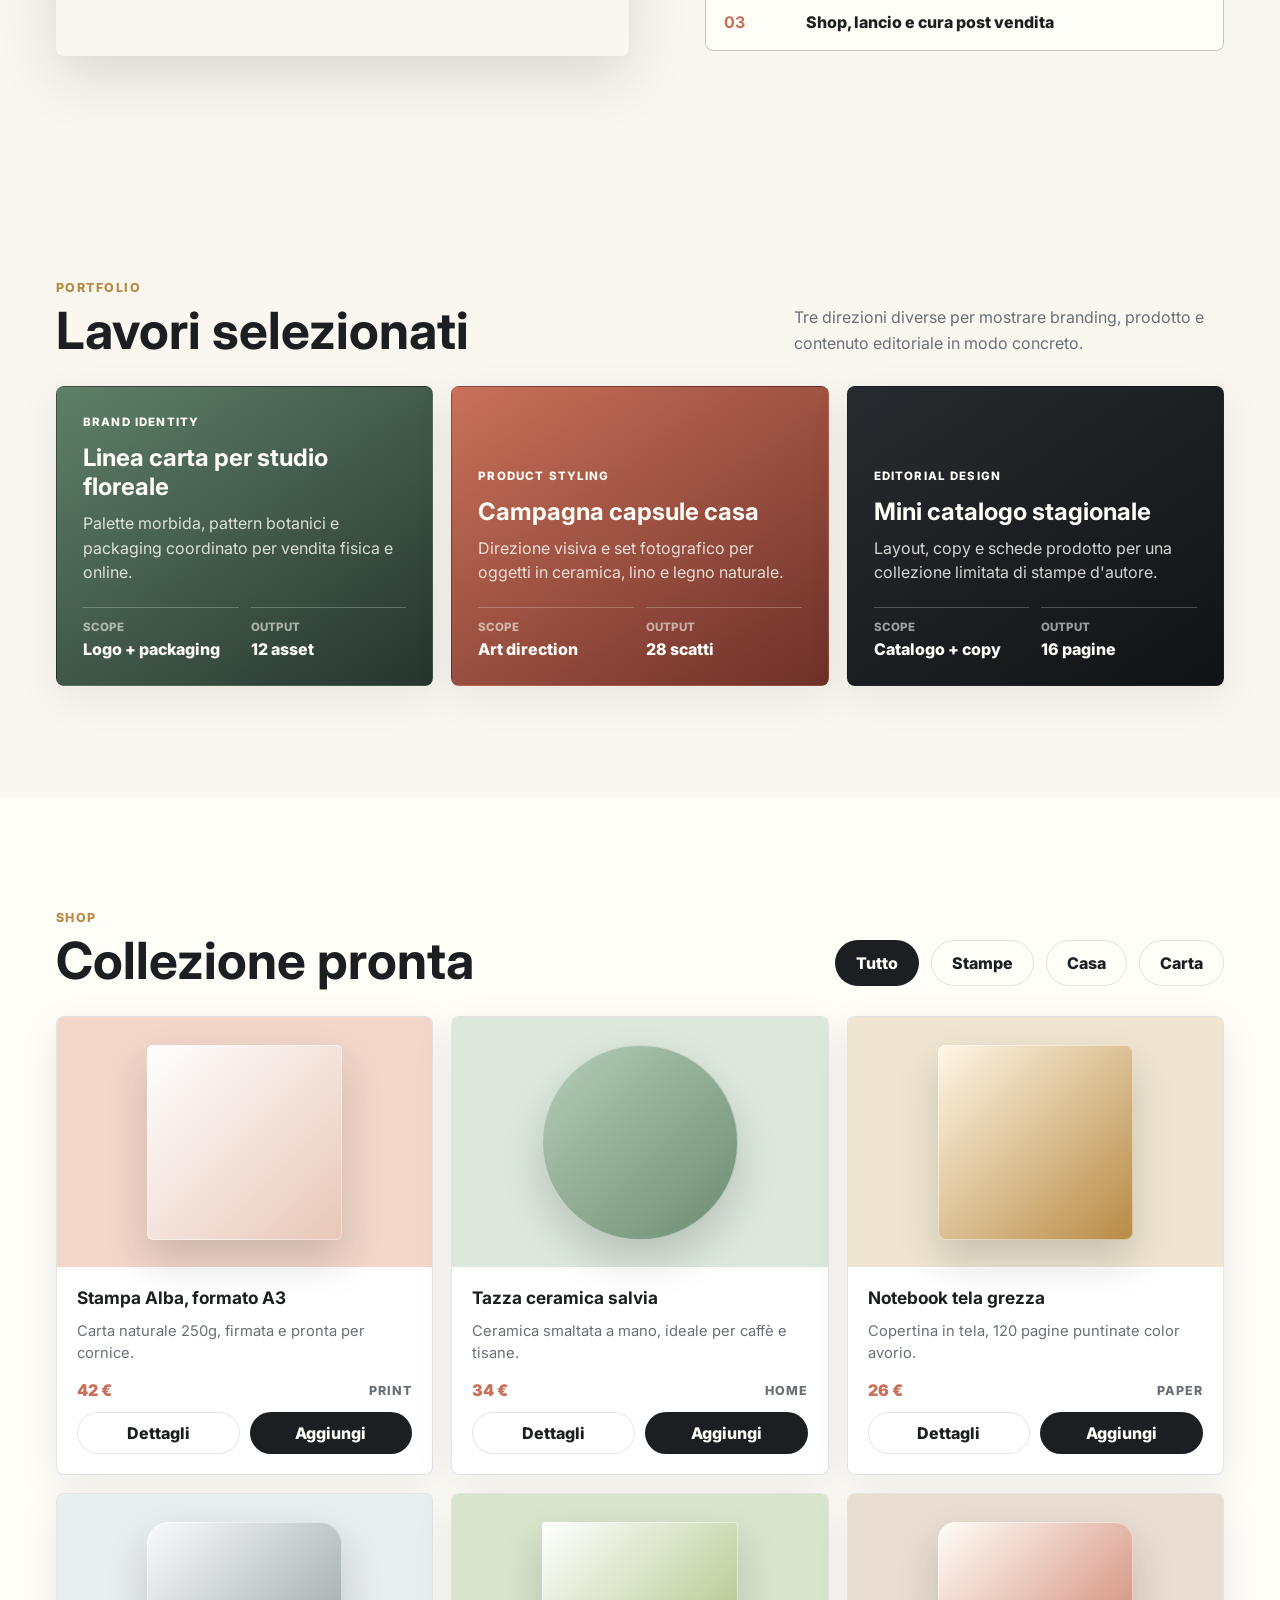
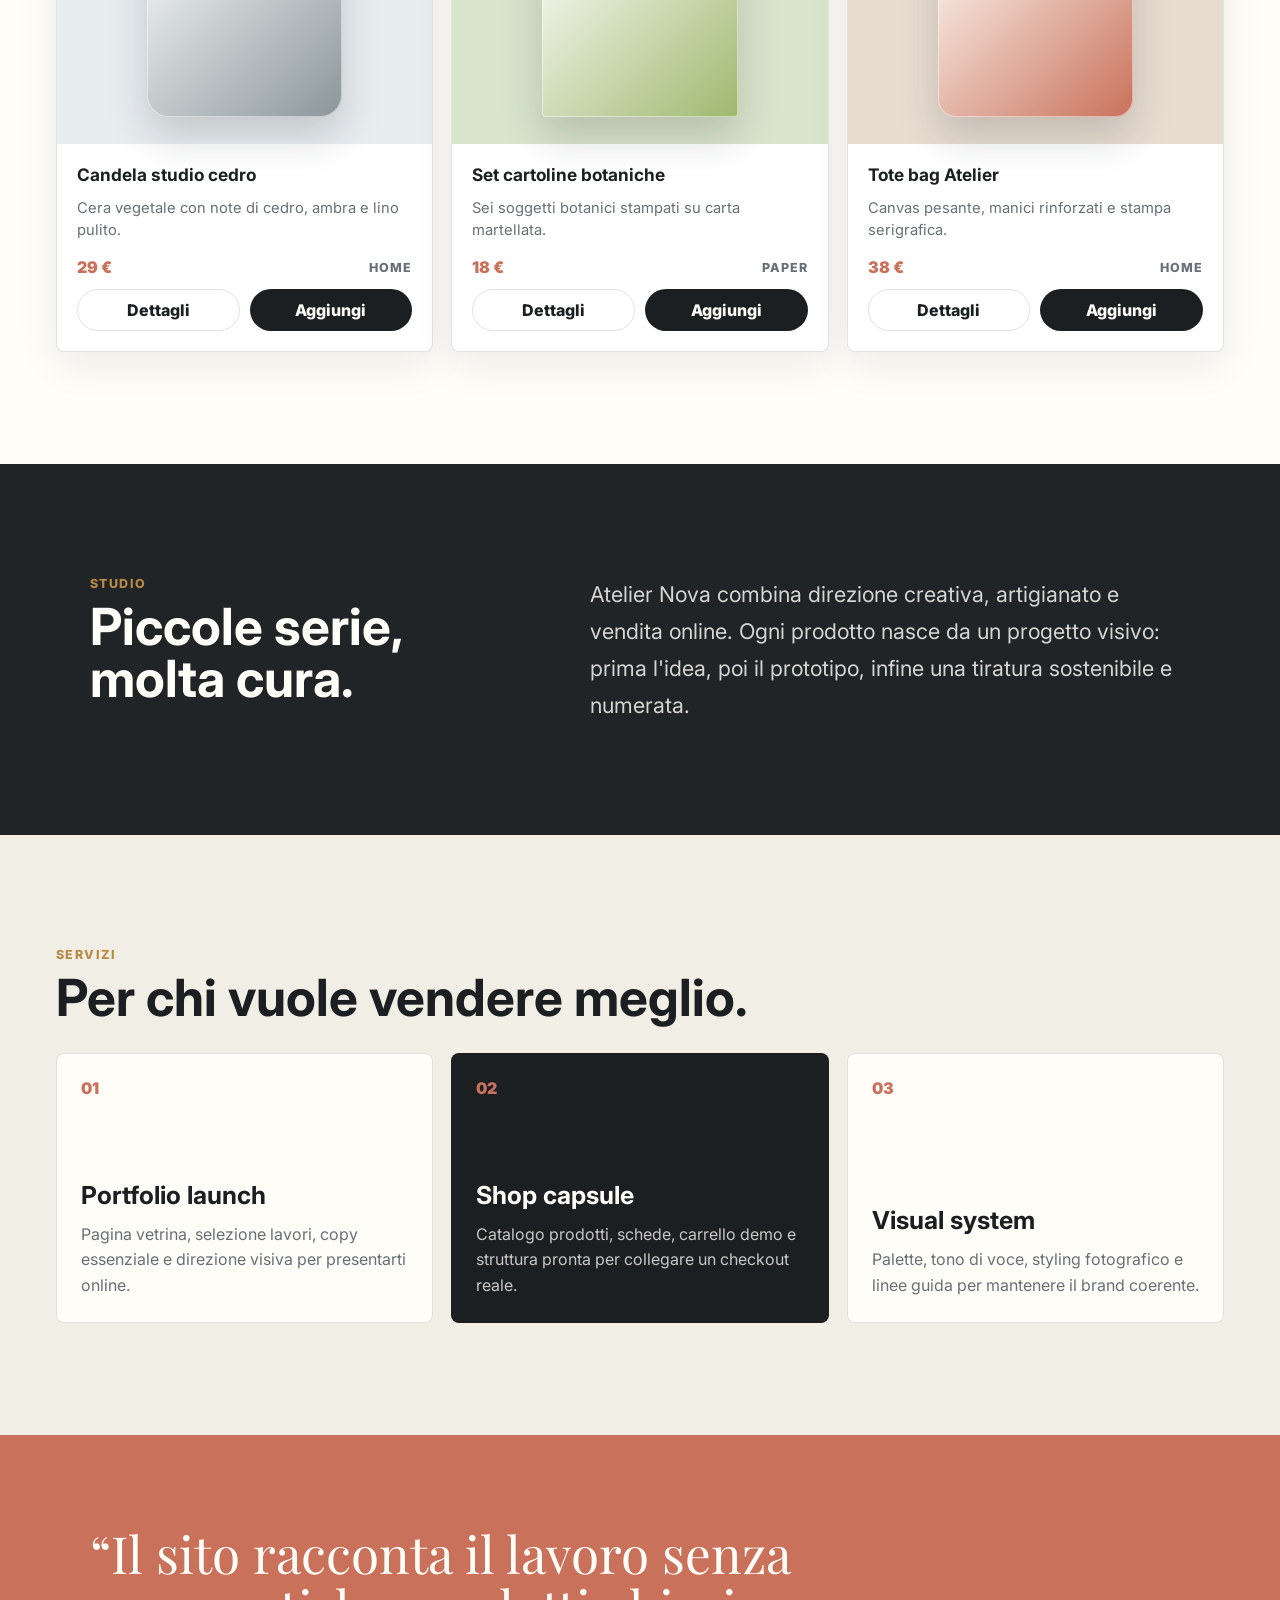
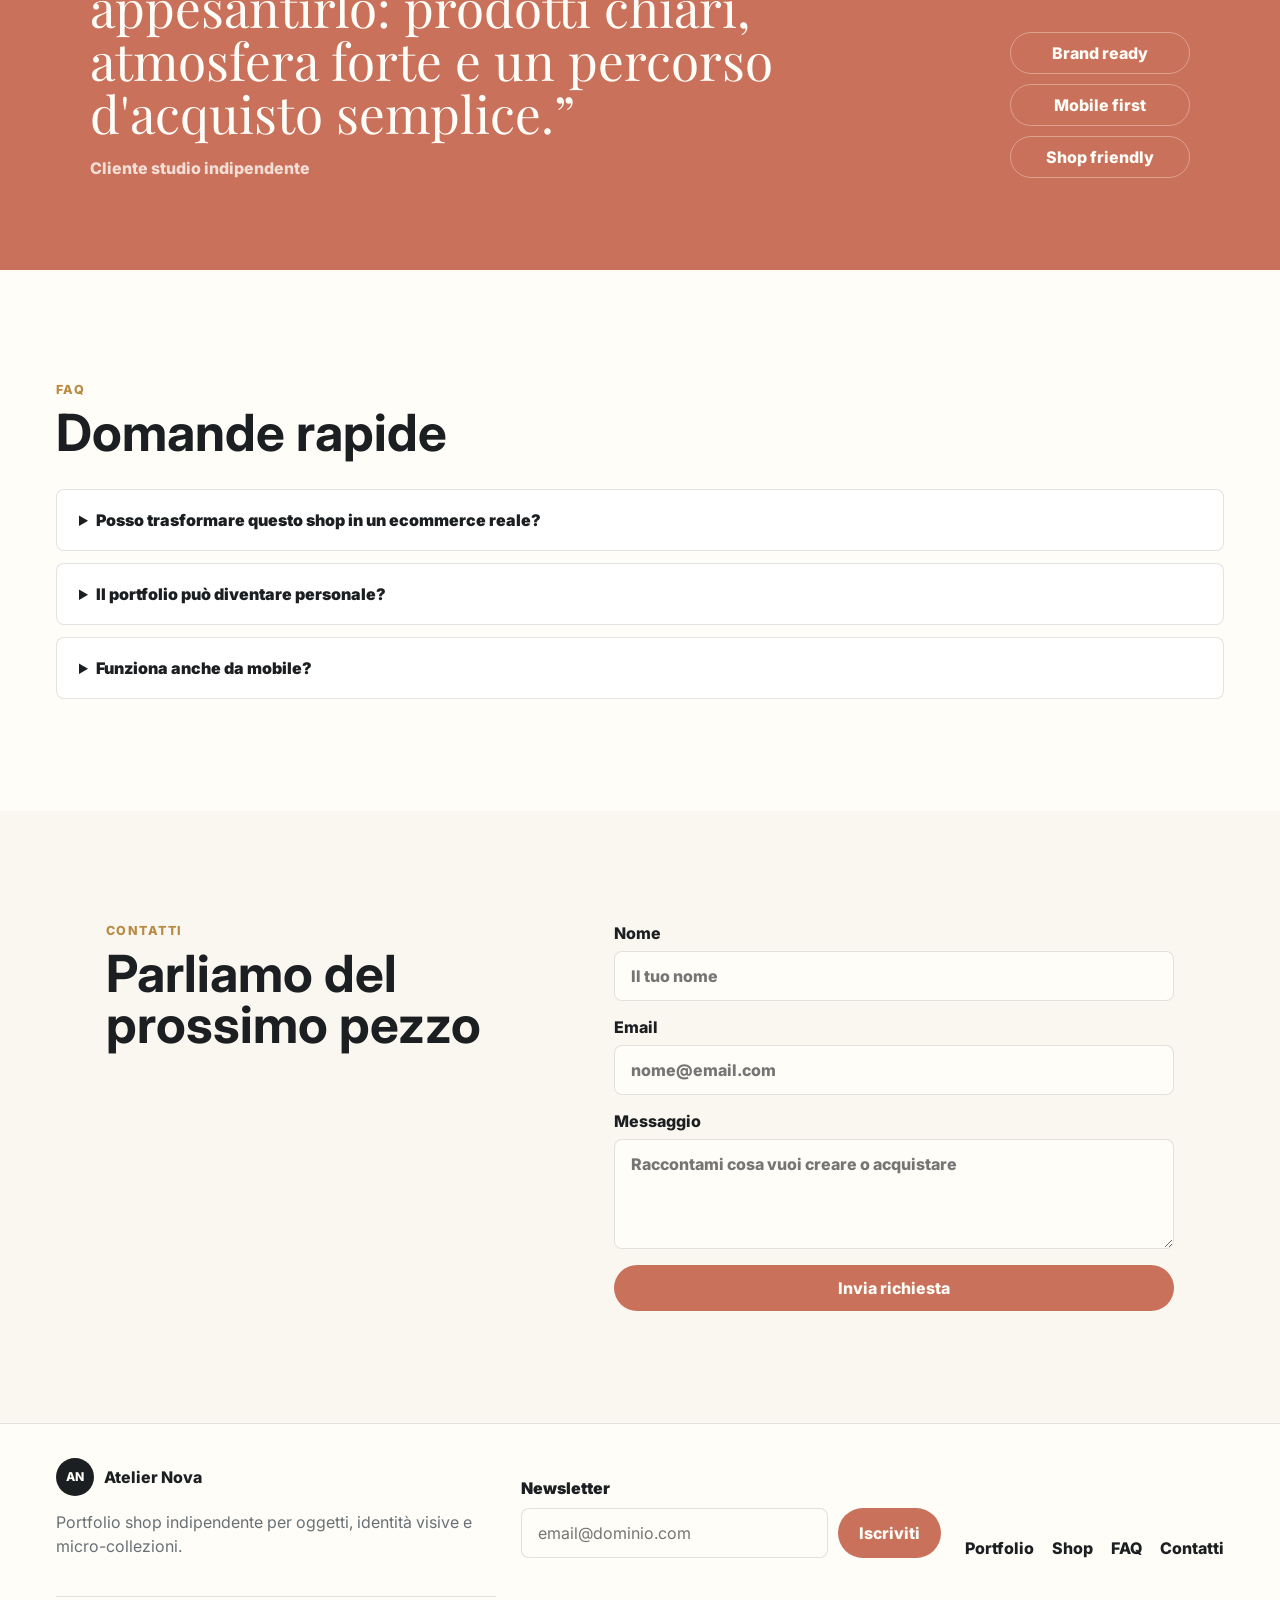
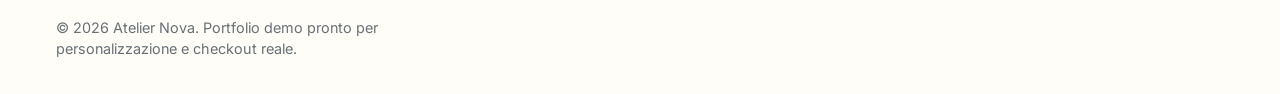
==== commit c4ed69b9: "Complete portfolio shop experience" ====
--- a/index.html
+++ b/index.html
@@ -3,15 +3,25 @@
 <head>
   <meta charset="UTF-8">
   <meta name="viewport" content="width=device-width, initial-scale=1.0">
+  <meta name="description" content="Atelier Nova è un portfolio shop indipendente per oggetti, stampe, identità visive e micro-collezioni curate.">
+  <meta name="theme-color" content="#1c1f21">
+  <meta property="og:title" content="Atelier Nova | Portfolio Shop">
+  <meta property="og:description" content="Portfolio shop indipendente per oggetti, stampe e micro-collezioni curate.">
+  <meta property="og:type" content="website">
+  <meta property="og:image" content="assets/hero-shop.png">
+  <meta property="og:url" content="https://deiddavd7.github.io/atelier-nova-shop/">
+  <meta name="twitter:card" content="summary_large_image">
   <title>Atelier Nova | Portfolio Shop</title>
+  <link rel="icon" href="assets/favicon.svg" type="image/svg+xml">
   <link rel="preconnect" href="https://fonts.googleapis.com">
   <link rel="preconnect" href="https://fonts.gstatic.com" crossorigin>
   <link href="https://fonts.googleapis.com/css2?family=Inter:wght@400;500;600;700;800&family=Playfair+Display:wght@700&display=swap" rel="stylesheet">
   <link rel="stylesheet" href="styles.css">
 </head>
 <body>
+  <a class="skip-link" href="#main">Vai al contenuto</a>
   <header class="site-header">
-    <a class="brand" href="#top" aria-label="Atelier Nova home">
+    <a class="brand" href="#main" aria-label="Atelier Nova home">
       <span class="brand-mark">AN</span>
       <span>Atelier Nova</span>
     </a>
@@ -19,6 +29,7 @@
       <a href="#portfolio">Portfolio</a>
       <a href="#process">Processo</a>
       <a href="#shop">Shop</a>
+      <a href="#services">Servizi</a>
       <a href="#about">Studio</a>
       <a href="#contact">Contatti</a>
     </nav>
@@ -28,7 +39,7 @@
     </button>
   </header>
 
-  <main id="top">
+  <main id="main">
     <section class="hero">
       <img class="hero-image" src="assets/hero-shop.png" alt="Oggetti di design artigianale per portfolio e shop online">
       <div class="hero-overlay"></div>
@@ -151,7 +162,7 @@
       <p>Atelier Nova combina direzione creativa, artigianato e vendita online. Ogni prodotto nasce da un progetto visivo: prima l'idea, poi il prototipo, infine una tiratura sostenibile e numerata.</p>
     </section>
 
-    <section class="section services-section" aria-label="Servizi e pacchetti">
+    <section class="section services-section" id="services" aria-label="Servizi e pacchetti">
       <div class="section-heading">
         <div>
           <p class="eyebrow">Servizi</p>
@@ -189,6 +200,29 @@
       </div>
     </section>
 
+    <section class="section faq-section" id="faq">
+      <div class="section-heading">
+        <div>
+          <p class="eyebrow">FAQ</p>
+          <h2>Domande rapide</h2>
+        </div>
+      </div>
+      <div class="faq-list">
+        <details>
+          <summary>Posso trasformare questo shop in un ecommerce reale?</summary>
+          <p>Sì. La struttura è pronta per essere collegata a Stripe, Shopify Buy Button, WooCommerce o a un backend personalizzato.</p>
+        </details>
+        <details>
+          <summary>Il portfolio può diventare personale?</summary>
+          <p>Sì. Testi, prodotti, metriche e immagini sono modulari: basta sostituire i contenuti con i tuoi lavori reali.</p>
+        </details>
+        <details>
+          <summary>Funziona anche da mobile?</summary>
+          <p>Sì. Layout, card, carrello e modali sono responsive e pensati per una navigazione comoda anche su schermi piccoli.</p>
+        </details>
+      </div>
+    </section>
+
     <section class="section contact-section" id="contact">
       <div class="section-heading">
         <p class="eyebrow">Contatti</p>
@@ -197,11 +231,11 @@
       <form class="contact-form">
         <label>
           Nome
-          <input type="text" name="name" placeholder="Il tuo nome">
+          <input type="text" name="name" placeholder="Il tuo nome" required>
         </label>
         <label>
           Email
-          <input type="email" name="email" placeholder="nome@email.com">
+          <input type="email" name="email" placeholder="nome@email.com" required>
         </label>
         <label>
           Messaggio
@@ -214,17 +248,26 @@
 
   <footer class="site-footer">
     <div>
-      <a class="brand" href="#top" aria-label="Atelier Nova home">
+      <a class="brand" href="#main" aria-label="Atelier Nova home">
         <span class="brand-mark">AN</span>
         <span>Atelier Nova</span>
       </a>
       <p>Portfolio shop indipendente per oggetti, identità visive e micro-collezioni.</p>
     </div>
+    <form class="newsletter-form" aria-label="Newsletter">
+      <label for="newsletterEmail">Newsletter</label>
+      <div>
+        <input id="newsletterEmail" type="email" name="newsletter" placeholder="email@dominio.com" required>
+        <button class="button primary" type="submit">Iscriviti</button>
+      </div>
+    </form>
     <div class="footer-links">
       <a href="#portfolio">Portfolio</a>
       <a href="#shop">Shop</a>
+      <a href="#faq">FAQ</a>
       <a href="#contact">Contatti</a>
     </div>
+    <p class="legal-line">© 2026 Atelier Nova. Portfolio demo pronto per personalizzazione e checkout reale.</p>
   </footer>
 
   <aside class="cart-panel" id="cartPanel" aria-label="Carrello" aria-hidden="true">
@@ -242,9 +285,57 @@
       <button class="button primary checkout" id="checkoutButton" type="button">Checkout demo</button>
     </div>
   </aside>
+  <section class="modal" id="productModal" aria-hidden="true" role="dialog" aria-modal="true" aria-labelledby="modalTitle">
+    <div class="modal-card">
+      <button class="icon-button modal-close" type="button" data-close-modal aria-label="Chiudi dettagli">×</button>
+      <div class="modal-art" id="modalArt"></div>
+      <div class="modal-copy">
+        <p class="eyebrow" id="modalCategory">Prodotto</p>
+        <h2 id="modalTitle">Titolo prodotto</h2>
+        <p id="modalDescription"></p>
+        <dl class="detail-list">
+          <div><dt>Materiali</dt><dd id="modalMaterials"></dd></div>
+          <div><dt>Formato</dt><dd id="modalSize"></dd></div>
+          <div><dt>Disponibilità</dt><dd id="modalStock"></dd></div>
+        </dl>
+        <div class="modal-actions">
+          <strong id="modalPrice"></strong>
+          <button class="button primary" id="modalAddButton" type="button">Aggiungi al carrello</button>
+        </div>
+      </div>
+    </div>
+  </section>
+  <section class="modal" id="checkoutModal" aria-hidden="true" role="dialog" aria-modal="true" aria-labelledby="checkoutTitle">
+    <form class="modal-card checkout-card">
+      <button class="icon-button modal-close" type="button" data-close-modal aria-label="Chiudi checkout">×</button>
+      <div class="modal-copy">
+        <p class="eyebrow">Checkout demo</p>
+        <h2 id="checkoutTitle">Ordine pronto</h2>
+        <p id="checkoutSummary">Riepilogo ordine</p>
+        <label>
+          Email
+          <input type="email" name="checkoutEmail" placeholder="email@dominio.com" required>
+        </label>
+        <label>
+          Note ordine
+          <textarea name="checkoutNotes" rows="3" placeholder="Preferenze, regalo, indirizzo o richiesta speciale"></textarea>
+        </label>
+        <button class="button primary" type="submit">Conferma demo</button>
+      </div>
+    </form>
+  </section>
   <div class="toast" id="toast" role="status" aria-live="polite"></div>
   <div class="scrim" id="scrim"></div>
 
+  <script type="application/ld+json">
+    {
+      "@context": "https://schema.org",
+      "@type": "Organization",
+      "name": "Atelier Nova",
+      "url": "https://deiddavd7.github.io/atelier-nova-shop/",
+      "description": "Portfolio shop indipendente per oggetti, stampe e micro-collezioni curate."
+    }
+  </script>
   <script src="script.js"></script>
 </body>
 </html>
--- a/styles.css
+++ b/styles.css
@@ -26,6 +26,15 @@
   font-family: Inter, system-ui, -apple-system, BlinkMacSystemFont, "Segoe UI", sans-serif;
 }
 
+body.modal-open {
+  overflow: hidden;
+}
+
+:focus-visible {
+  outline: 3px solid rgba(201, 113, 90, 0.7);
+  outline-offset: 3px;
+}
+
 a {
   color: inherit;
   text-decoration: none;
@@ -35,6 +44,29 @@
 input,
 textarea {
   font: inherit;
+}
+
+input,
+textarea {
+  min-width: 0;
+}
+
+.skip-link {
+  position: fixed;
+  top: 12px;
+  left: 12px;
+  z-index: 100;
+  padding: 10px 14px;
+  color: var(--white);
+  background: var(--ink);
+  border-radius: 999px;
+  font-weight: 800;
+  transform: translateY(-140%);
+  transition: transform 160ms ease;
+}
+
+.skip-link:focus {
+  transform: translateY(0);
 }
 
 .site-header {
@@ -49,6 +81,10 @@
   background: rgba(250, 247, 240, 0.88);
   border-bottom: 1px solid var(--line);
   backdrop-filter: blur(18px);
+}
+
+#main {
+  scroll-margin-top: 120px;
 }
 
 .brand {
@@ -177,7 +213,9 @@
 }
 
 .button,
-.filter {
+.filter,
+.details-button,
+.add-button {
   display: inline-flex;
   align-items: center;
   justify-content: center;
@@ -504,6 +542,12 @@
   cursor: pointer;
 }
 
+.details-button:hover,
+.filter:hover,
+.button.secondary:hover {
+  border-color: rgba(28, 31, 33, 0.32);
+}
+
 .studio-band {
   display: grid;
   grid-template-columns: 0.8fr 1.2fr;
@@ -636,7 +680,10 @@
 }
 
 .contact-form input,
-.contact-form textarea {
+.contact-form textarea,
+.newsletter-form input,
+.modal input,
+.modal textarea {
   width: 100%;
   border: 1px solid var(--line);
   border-radius: 8px;
@@ -645,9 +692,39 @@
   color: var(--ink);
 }
 
+.faq-section {
+  background: var(--white);
+}
+
+.faq-list {
+  display: grid;
+  gap: 12px;
+  max-width: var(--max);
+  margin: 0 auto;
+}
+
+.faq-list details {
+  border: 1px solid var(--line);
+  border-radius: 8px;
+  background: #fff;
+}
+
+.faq-list summary {
+  cursor: pointer;
+  padding: 20px 22px;
+  font-weight: 900;
+}
+
+.faq-list p {
+  margin: 0;
+  padding: 0 22px 22px;
+  color: var(--muted);
+  line-height: 1.6;
+}
+
 .site-footer {
   display: grid;
-  grid-template-columns: 1fr auto;
+  grid-template-columns: 1fr minmax(280px, 420px) auto;
   gap: 24px;
   align-items: end;
   padding: 34px clamp(18px, 5vw, 56px);
@@ -667,6 +744,30 @@
   flex-wrap: wrap;
   gap: 18px;
   font-weight: 800;
+}
+
+.newsletter-form {
+  display: grid;
+  gap: 10px;
+}
+
+.newsletter-form label {
+  font-weight: 900;
+}
+
+.newsletter-form div {
+  display: grid;
+  grid-template-columns: 1fr auto;
+  gap: 10px;
+}
+
+.legal-line {
+  grid-column: 1 / -1;
+  max-width: none;
+  margin-top: 0;
+  padding-top: 20px;
+  border-top: 1px solid var(--line);
+  font-size: 0.9rem;
 }
 
 .cart-panel {
@@ -835,6 +936,127 @@
 
 .scrim.open {
   display: block;
+}
+
+.modal {
+  position: fixed;
+  inset: 0;
+  z-index: 60;
+  display: none;
+  place-items: center;
+  padding: 18px;
+  background: rgba(28, 31, 33, 0.48);
+}
+
+.modal.open {
+  display: grid;
+}
+
+.modal-card {
+  position: relative;
+  width: min(940px, 100%);
+  max-height: min(760px, calc(100vh - 36px));
+  display: grid;
+  grid-template-columns: 0.9fr 1.1fr;
+  overflow: auto;
+  border-radius: 8px;
+  background: var(--white);
+  box-shadow: var(--shadow);
+}
+
+.checkout-card {
+  width: min(560px, 100%);
+  grid-template-columns: 1fr;
+}
+
+.modal-close {
+  position: absolute;
+  top: 16px;
+  right: 16px;
+  z-index: 1;
+  background: var(--white);
+}
+
+.modal-art {
+  min-height: 460px;
+  display: grid;
+  place-items: center;
+  background: var(--product-bg);
+}
+
+.modal-art::before {
+  content: "";
+  width: 55%;
+  aspect-ratio: 1;
+  border-radius: var(--shape-radius);
+  background: var(--shape-bg);
+  box-shadow: 0 24px 52px rgba(28, 31, 33, 0.2);
+}
+
+.modal-copy {
+  display: grid;
+  align-content: center;
+  gap: 18px;
+  padding: clamp(28px, 5vw, 54px);
+}
+
+.modal-copy h2 {
+  margin: 0;
+  font-size: clamp(2rem, 4vw, 3.8rem);
+  line-height: 0.98;
+}
+
+.modal-copy p {
+  margin: 0;
+  color: var(--muted);
+  line-height: 1.65;
+}
+
+.detail-list {
+  display: grid;
+  gap: 1px;
+  margin: 0;
+  overflow: hidden;
+  border: 1px solid var(--line);
+  border-radius: 8px;
+  background: var(--line);
+}
+
+.detail-list div {
+  display: grid;
+  grid-template-columns: 140px 1fr;
+  gap: 16px;
+  padding: 14px;
+  background: #fff;
+}
+
+.detail-list dt,
+.detail-list dd {
+  margin: 0;
+}
+
+.detail-list dt {
+  color: var(--muted);
+  font-size: 0.78rem;
+  font-weight: 900;
+  letter-spacing: 0.08em;
+  text-transform: uppercase;
+}
+
+.detail-list dd {
+  font-weight: 800;
+}
+
+.modal-actions {
+  display: flex;
+  align-items: center;
+  justify-content: space-between;
+  gap: 16px;
+}
+
+.modal-actions strong {
+  color: var(--coral);
+  font-size: 1.35rem;
 }
 
 .toast {
@@ -887,6 +1109,18 @@
     grid-template-columns: 1fr;
   }
 
+  .modal-card {
+    grid-template-columns: 1fr;
+  }
+
+  .modal-art {
+    min-height: 280px;
+  }
+
+  .newsletter-form div {
+    grid-template-columns: 1fr;
+  }
+
   .section-heading {
     align-items: start;
     flex-direction: column;
@@ -917,4 +1151,13 @@
   .product-actions {
     grid-template-columns: 1fr;
   }
-}
+
+  .detail-list div {
+    grid-template-columns: 1fr;
+  }
+
+  .modal-actions {
+    align-items: stretch;
+    flex-direction: column;
+  }
+}
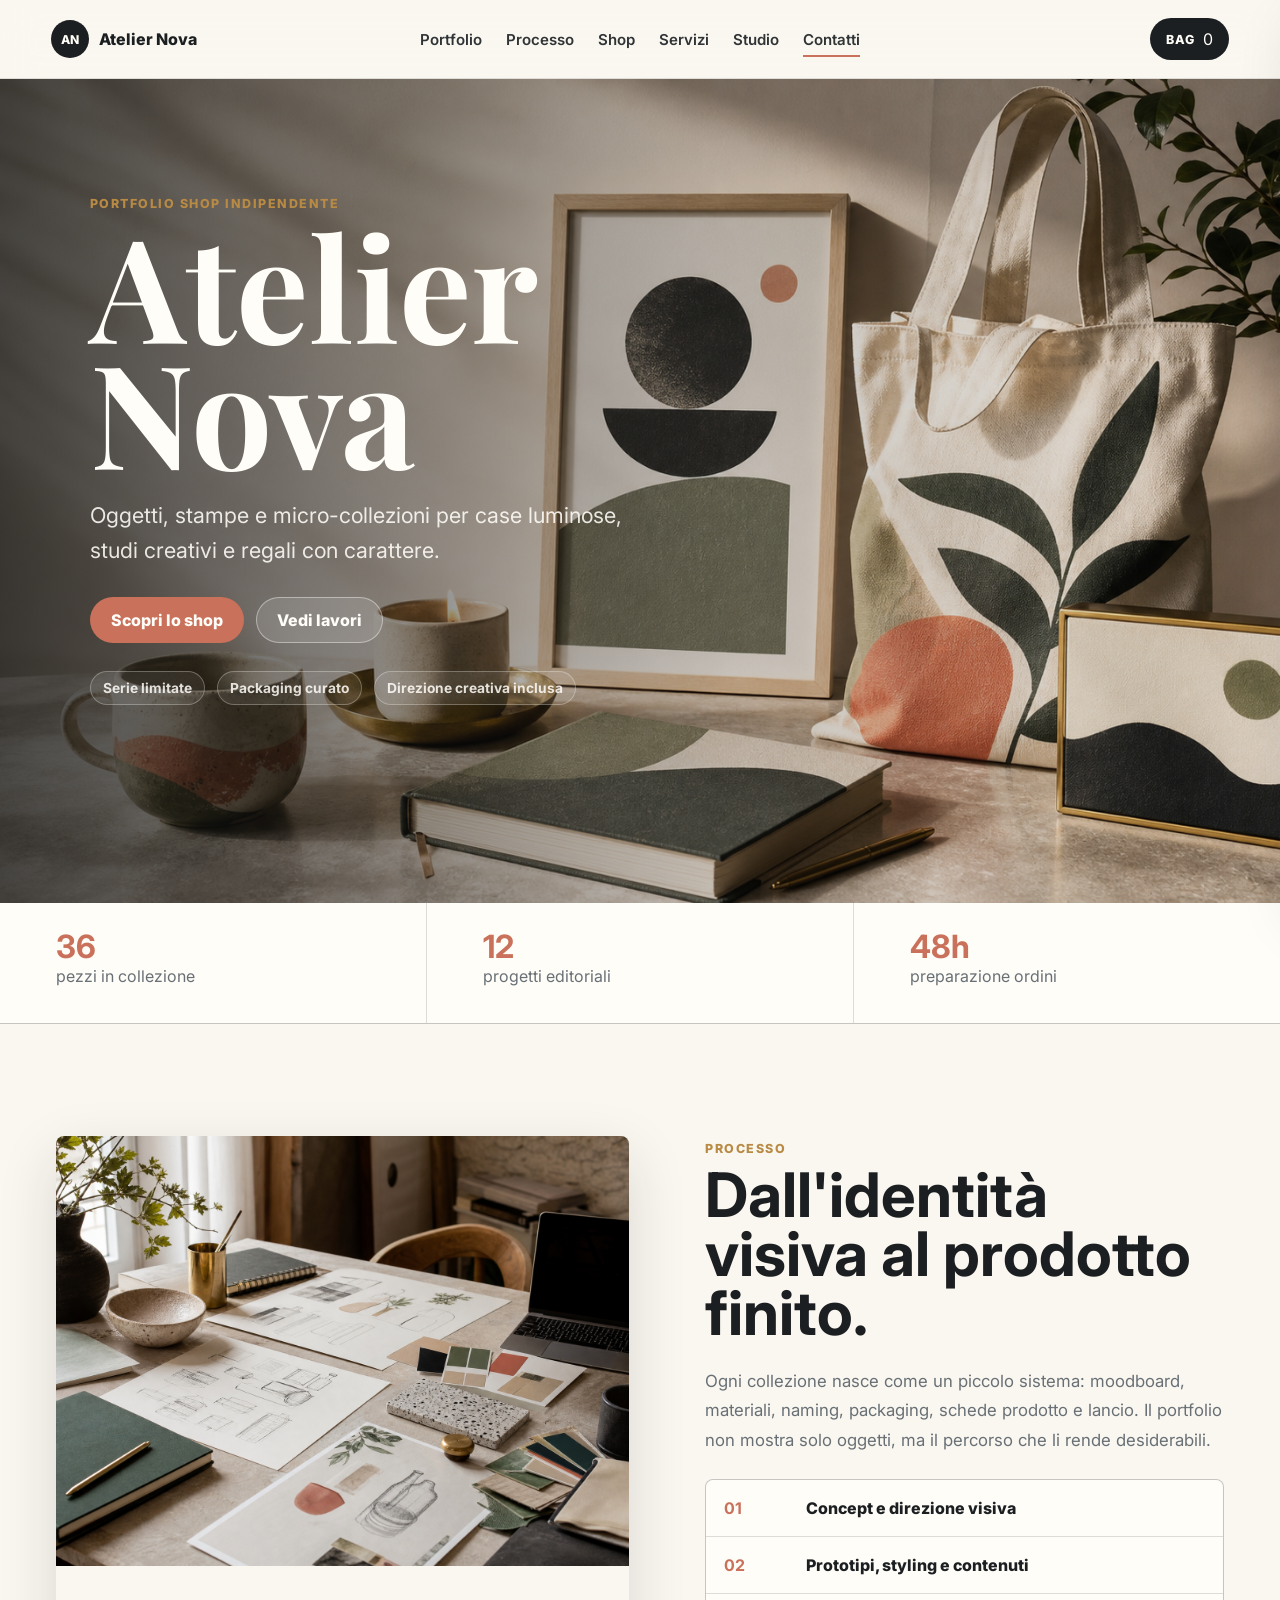
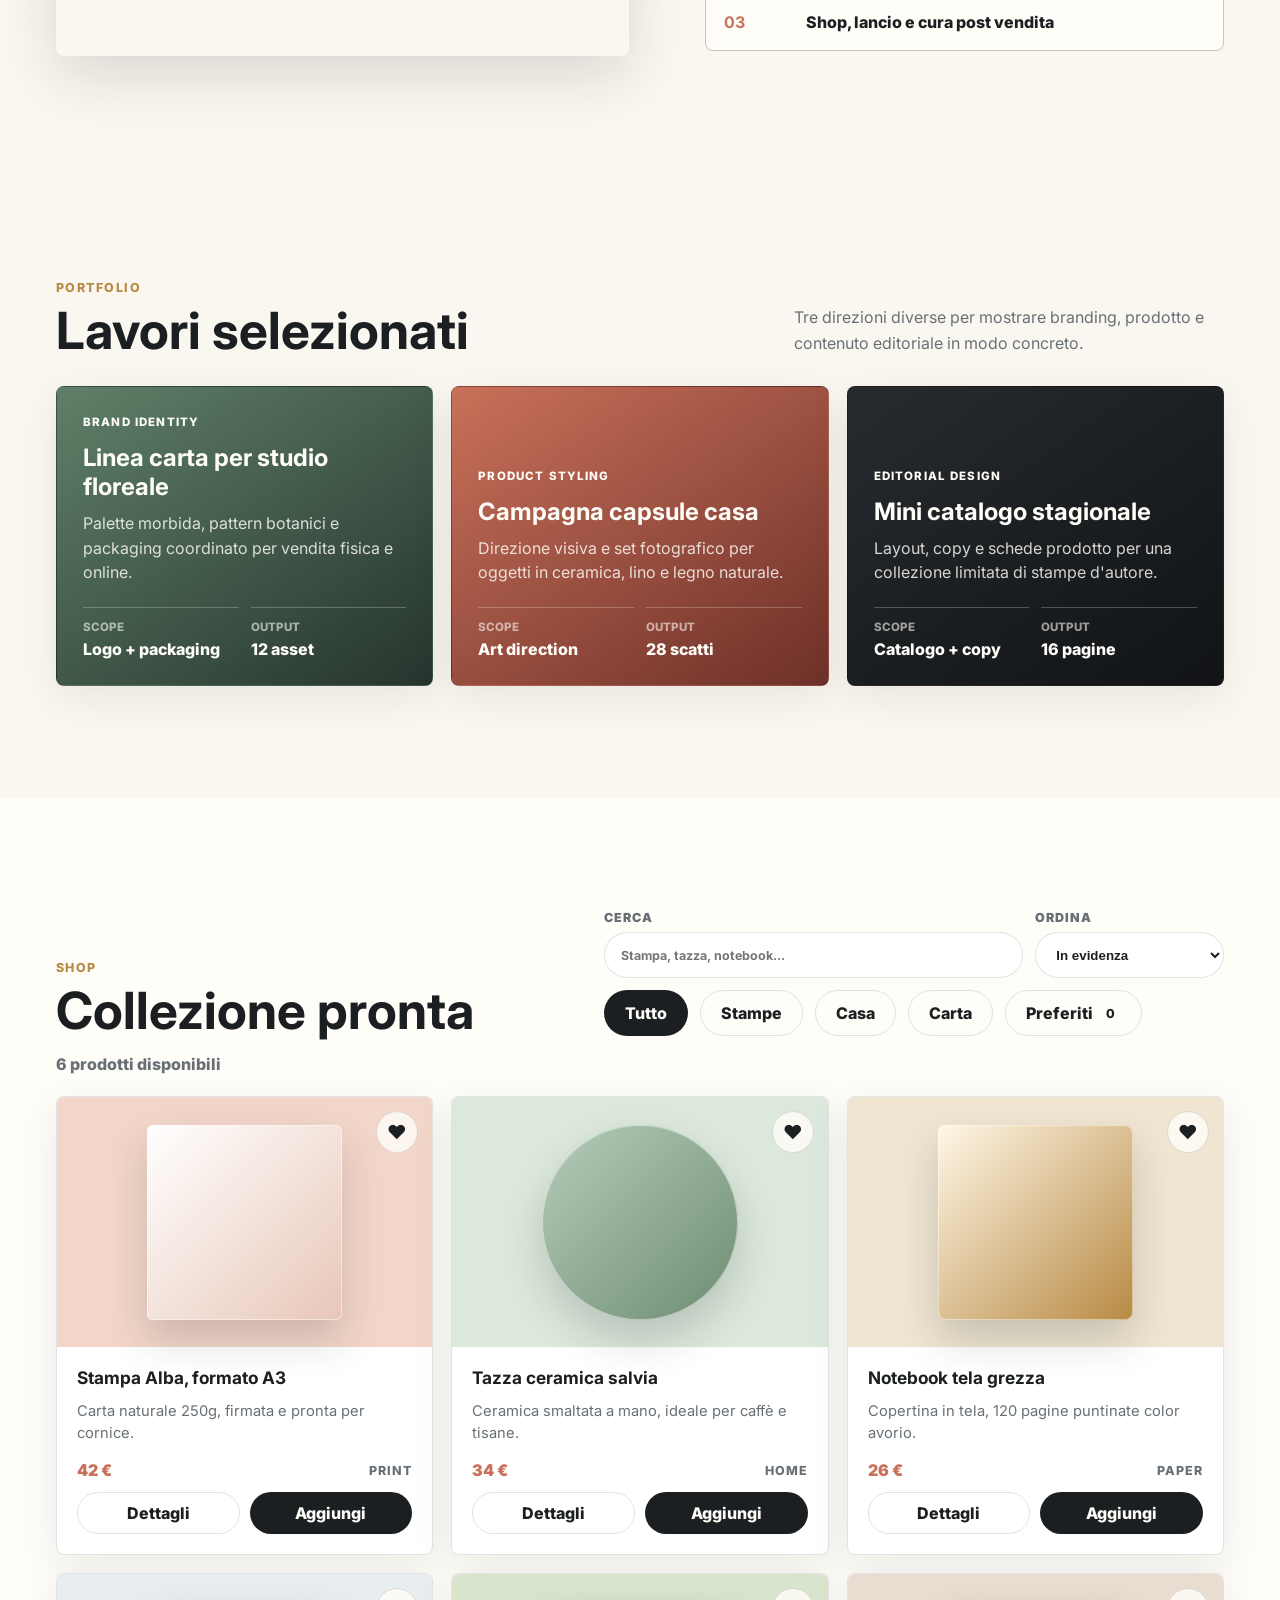
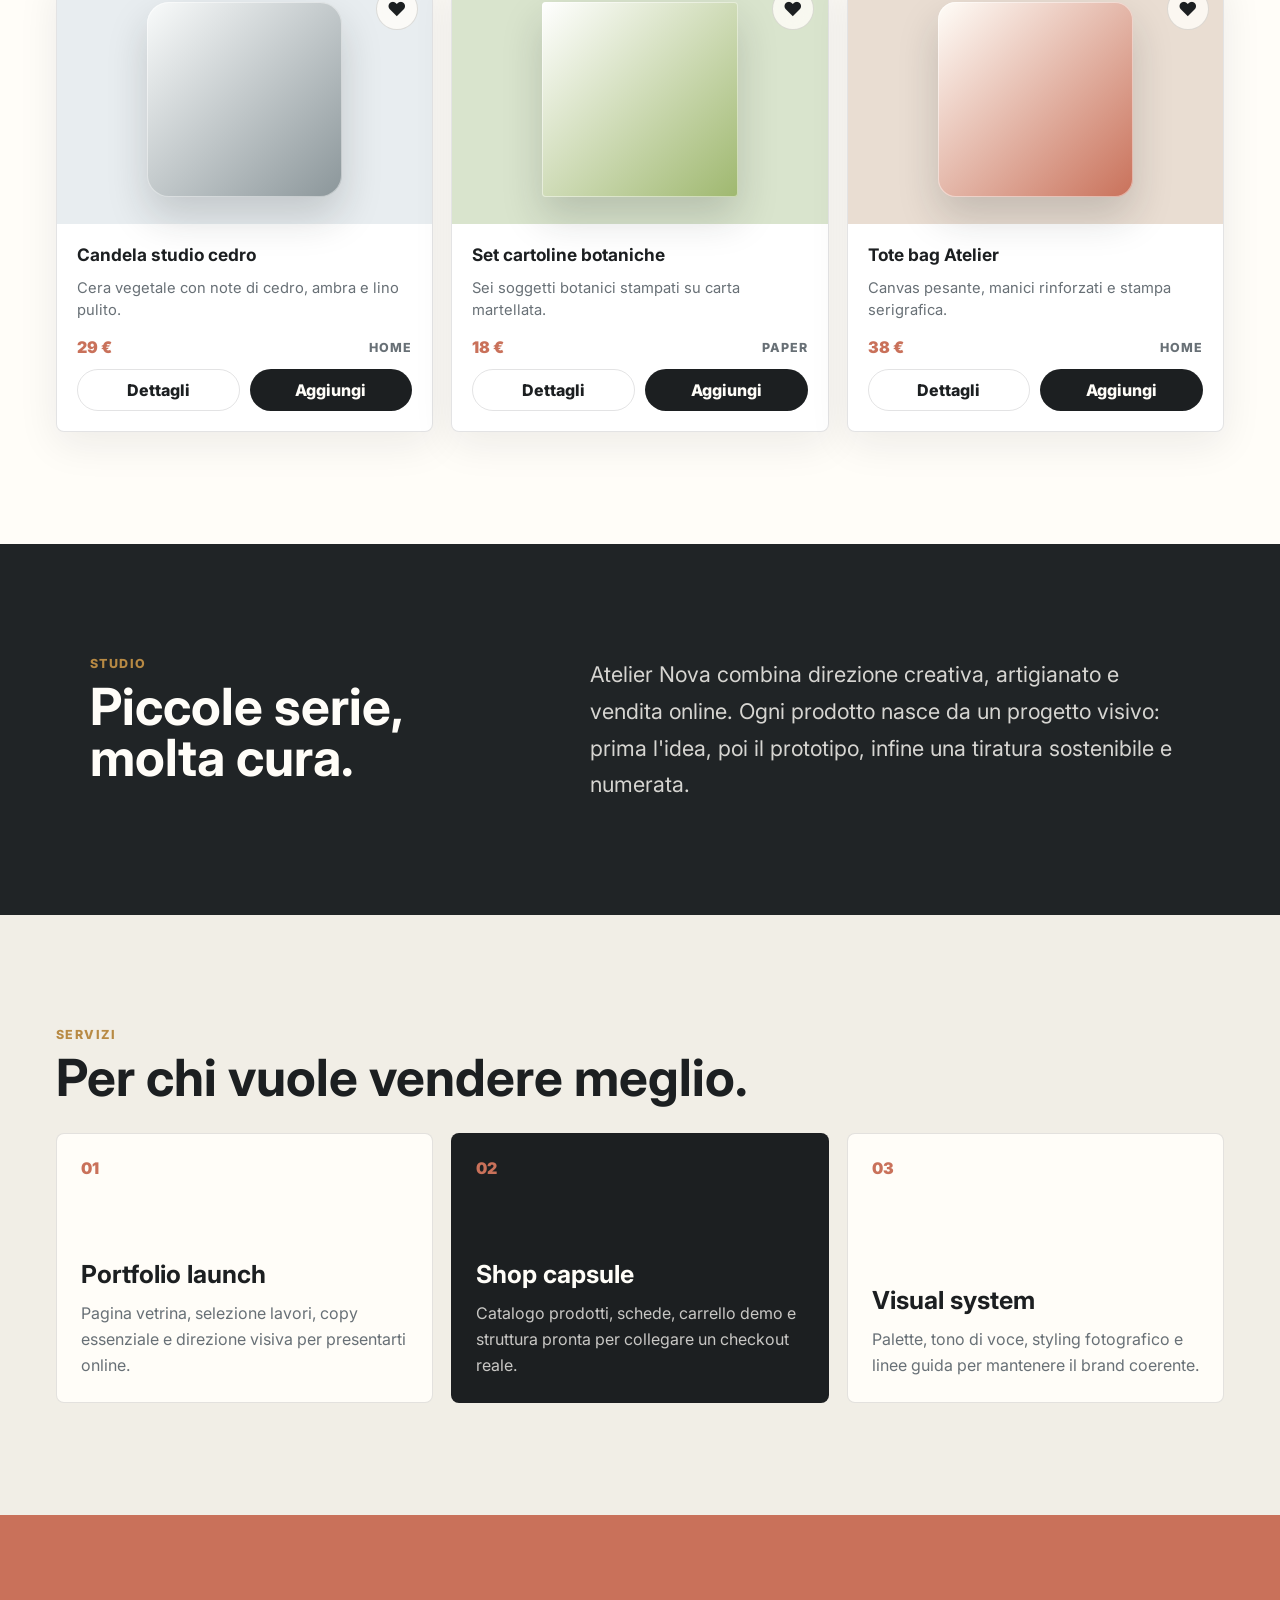
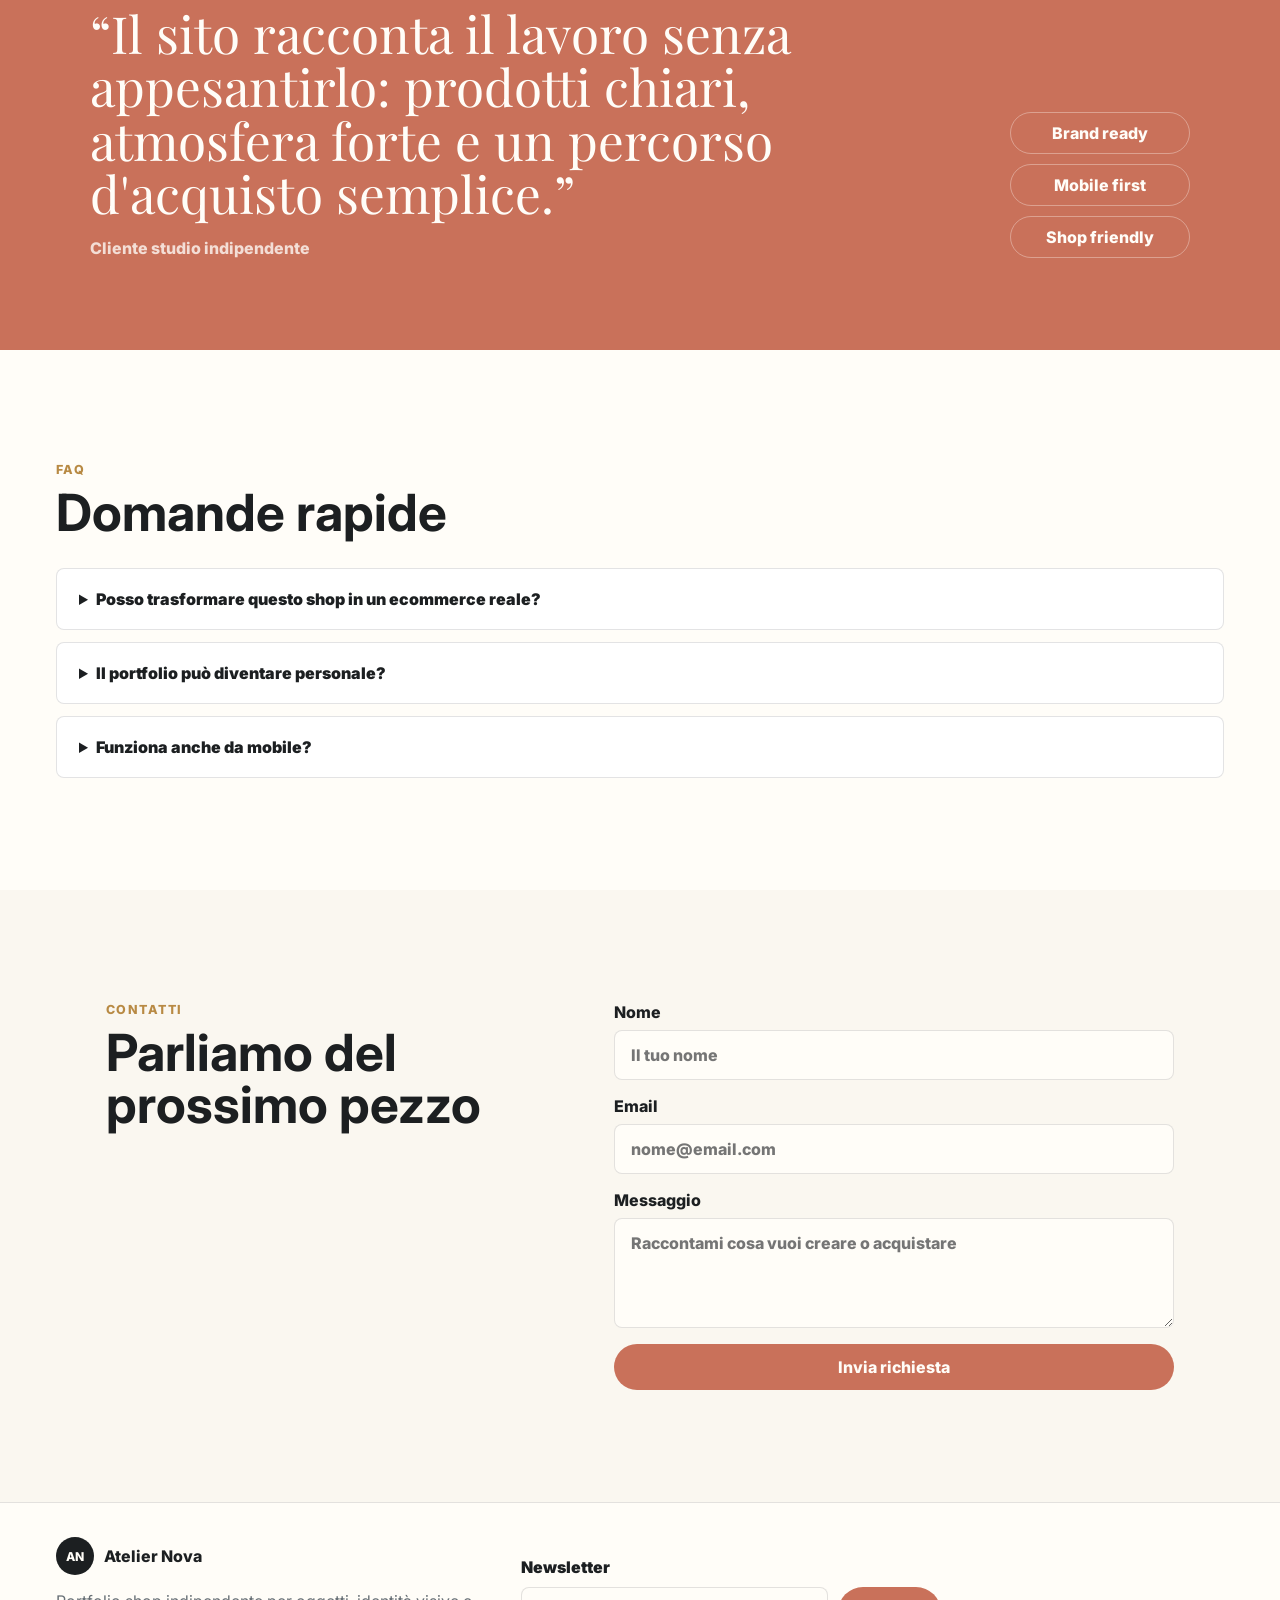
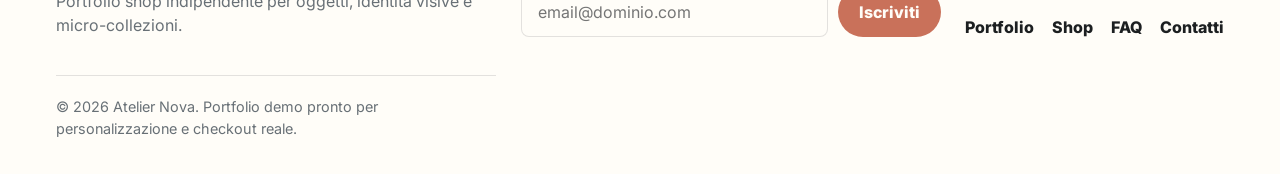
==== commit 642b14f7: "Enhance shop interactions and deployment" ====
--- a/index.html
+++ b/index.html
@@ -13,6 +13,7 @@
   <meta name="twitter:card" content="summary_large_image">
   <title>Atelier Nova | Portfolio Shop</title>
   <link rel="icon" href="assets/favicon.svg" type="image/svg+xml">
+  <link rel="manifest" href="site.webmanifest">
   <link rel="preconnect" href="https://fonts.googleapis.com">
   <link rel="preconnect" href="https://fonts.gstatic.com" crossorigin>
   <link href="https://fonts.googleapis.com/css2?family=Inter:wght@400;500;600;700;800&family=Playfair+Display:wght@700&display=swap" rel="stylesheet">
@@ -144,13 +145,30 @@
           <p class="eyebrow">Shop</p>
           <h2>Collezione pronta</h2>
         </div>
-        <div class="filters" role="group" aria-label="Filtra prodotti">
-          <button class="filter active" type="button" data-filter="all">Tutto</button>
-          <button class="filter" type="button" data-filter="print">Stampe</button>
-          <button class="filter" type="button" data-filter="home">Casa</button>
-          <button class="filter" type="button" data-filter="paper">Carta</button>
-        </div>
-      </div>
+        <div class="shop-tools">
+          <label class="search-field">
+            <span>Cerca</span>
+            <input id="productSearch" type="search" placeholder="Stampa, tazza, notebook...">
+          </label>
+          <label class="sort-field">
+            <span>Ordina</span>
+            <select id="productSort">
+              <option value="featured">In evidenza</option>
+              <option value="price-asc">Prezzo crescente</option>
+              <option value="price-desc">Prezzo decrescente</option>
+              <option value="name">Nome A-Z</option>
+            </select>
+          </label>
+          <div class="filters" role="group" aria-label="Filtra prodotti">
+            <button class="filter active" type="button" data-filter="all">Tutto</button>
+            <button class="filter" type="button" data-filter="print">Stampe</button>
+            <button class="filter" type="button" data-filter="home">Casa</button>
+            <button class="filter" type="button" data-filter="paper">Carta</button>
+            <button class="filter" type="button" data-filter="favorites">Preferiti <span id="favoriteCount">0</span></button>
+          </div>
+        </div>
+      </div>
+      <p class="results-count" id="resultsCount">6 prodotti disponibili</p>
       <div class="product-grid" id="productGrid"></div>
     </section>
 
@@ -325,6 +343,7 @@
     </form>
   </section>
   <div class="toast" id="toast" role="status" aria-live="polite"></div>
+  <button class="back-to-top" id="backToTop" type="button" aria-label="Torna in alto">↑</button>
   <div class="scrim" id="scrim"></div>
 
   <script type="application/ld+json">
--- a/styles.css
+++ b/styles.css
@@ -113,6 +113,29 @@
   font-weight: 600;
 }
 
+.main-nav a {
+  position: relative;
+  padding-block: 6px;
+}
+
+.main-nav a::after {
+  content: "";
+  position: absolute;
+  left: 0;
+  right: 0;
+  bottom: -2px;
+  height: 2px;
+  background: var(--coral);
+  transform: scaleX(0);
+  transform-origin: left;
+  transition: transform 160ms ease;
+}
+
+.main-nav a.active::after,
+.main-nav a:hover::after {
+  transform: scaleX(1);
+}
+
 .cart-toggle {
   justify-self: end;
   display: inline-flex;
@@ -365,6 +388,25 @@
   margin: 0 auto;
 }
 
+.empty-state {
+  grid-column: 1 / -1;
+  padding: 42px;
+  border: 1px dashed var(--line);
+  border-radius: 8px;
+  text-align: center;
+  background: var(--paper);
+}
+
+.empty-state h3,
+.empty-state p {
+  margin: 0;
+}
+
+.empty-state p {
+  margin-top: 8px;
+  color: var(--muted);
+}
+
 .work-card,
 .product-card {
   border: 1px solid var(--line);
@@ -445,6 +487,42 @@
   background: var(--white);
 }
 
+.shop-tools {
+  display: grid;
+  grid-template-columns: minmax(220px, 1fr) minmax(180px, 0.45fr);
+  gap: 12px;
+  width: min(620px, 100%);
+}
+
+.search-field,
+.sort-field {
+  display: grid;
+  gap: 7px;
+  color: var(--muted);
+  font-size: 0.78rem;
+  font-weight: 900;
+  letter-spacing: 0.08em;
+  text-transform: uppercase;
+}
+
+.search-field input,
+.sort-field select {
+  width: 100%;
+  min-height: 46px;
+  border: 1px solid var(--line);
+  border-radius: 999px;
+  padding: 0 16px;
+  color: var(--ink);
+  background: #fff;
+  font-weight: 700;
+  letter-spacing: 0;
+  text-transform: none;
+}
+
+.shop-tools .filters {
+  grid-column: 1 / -1;
+}
+
 .filter {
   color: var(--ink);
   background: transparent;
@@ -456,17 +534,66 @@
   background: var(--ink);
 }
 
+.filter span {
+  display: inline-grid;
+  min-width: 22px;
+  min-height: 22px;
+  margin-left: 6px;
+  place-items: center;
+  border-radius: 999px;
+  color: var(--ink);
+  background: var(--white);
+  font-size: 0.78rem;
+}
+
+.results-count {
+  max-width: var(--max);
+  margin: -12px auto 22px;
+  color: var(--muted);
+  font-weight: 800;
+}
+
 .product-card {
+  position: relative;
   display: flex;
   flex-direction: column;
   background: #fff;
+  transition: transform 180ms ease, box-shadow 180ms ease;
+}
+
+.product-card:hover {
+  transform: translateY(-4px);
+  box-shadow: 0 18px 54px rgba(28, 31, 33, 0.12);
 }
 
 .product-art {
+  position: relative;
   min-height: 250px;
   display: grid;
   place-items: center;
   background: var(--product-bg);
+}
+
+.favorite-button {
+  position: absolute;
+  top: 14px;
+  right: 14px;
+  z-index: 1;
+  width: 42px;
+  height: 42px;
+  border: 1px solid rgba(28, 31, 33, 0.14);
+  border-radius: 50%;
+  color: var(--ink);
+  background: rgba(255, 253, 248, 0.82);
+  cursor: pointer;
+  font-size: 1.2rem;
+  font-weight: 900;
+  backdrop-filter: blur(10px);
+}
+
+.favorite-button.active {
+  color: var(--white);
+  background: var(--coral);
 }
 
 .product-shape {
@@ -1059,6 +1186,17 @@
   font-size: 1.35rem;
 }
 
+.reveal {
+  opacity: 0;
+  transform: translateY(18px);
+  transition: opacity 480ms ease, transform 480ms ease;
+}
+
+.reveal.is-visible {
+  opacity: 1;
+  transform: translateY(0);
+}
+
 .toast {
   position: fixed;
   left: 50%;
@@ -1079,6 +1217,31 @@
 .toast.visible {
   opacity: 1;
   transform: translate(-50%, 0);
+}
+
+.back-to-top {
+  position: fixed;
+  right: 22px;
+  bottom: 22px;
+  z-index: 35;
+  width: 46px;
+  height: 46px;
+  border: 1px solid rgba(255, 253, 248, 0.3);
+  border-radius: 50%;
+  color: var(--white);
+  background: var(--ink);
+  box-shadow: var(--shadow);
+  cursor: pointer;
+  opacity: 0;
+  pointer-events: none;
+  transform: translateY(10px);
+  transition: opacity 160ms ease, transform 160ms ease;
+}
+
+.back-to-top.visible {
+  opacity: 1;
+  pointer-events: auto;
+  transform: translateY(0);
 }
 
 @media (max-width: 860px) {
@@ -1126,6 +1289,10 @@
     flex-direction: column;
   }
 
+  .shop-tools {
+    grid-template-columns: 1fr;
+  }
+
   .feature-media {
     min-height: 380px;
   }
@@ -1161,3 +1328,19 @@
     flex-direction: column;
   }
 }
+
+@media (prefers-reduced-motion: reduce) {
+  *,
+  *::before,
+  *::after {
+    scroll-behavior: auto !important;
+    transition-duration: 0.01ms !important;
+    animation-duration: 0.01ms !important;
+    animation-iteration-count: 1 !important;
+  }
+
+  .reveal {
+    opacity: 1;
+    transform: none;
+  }
+}
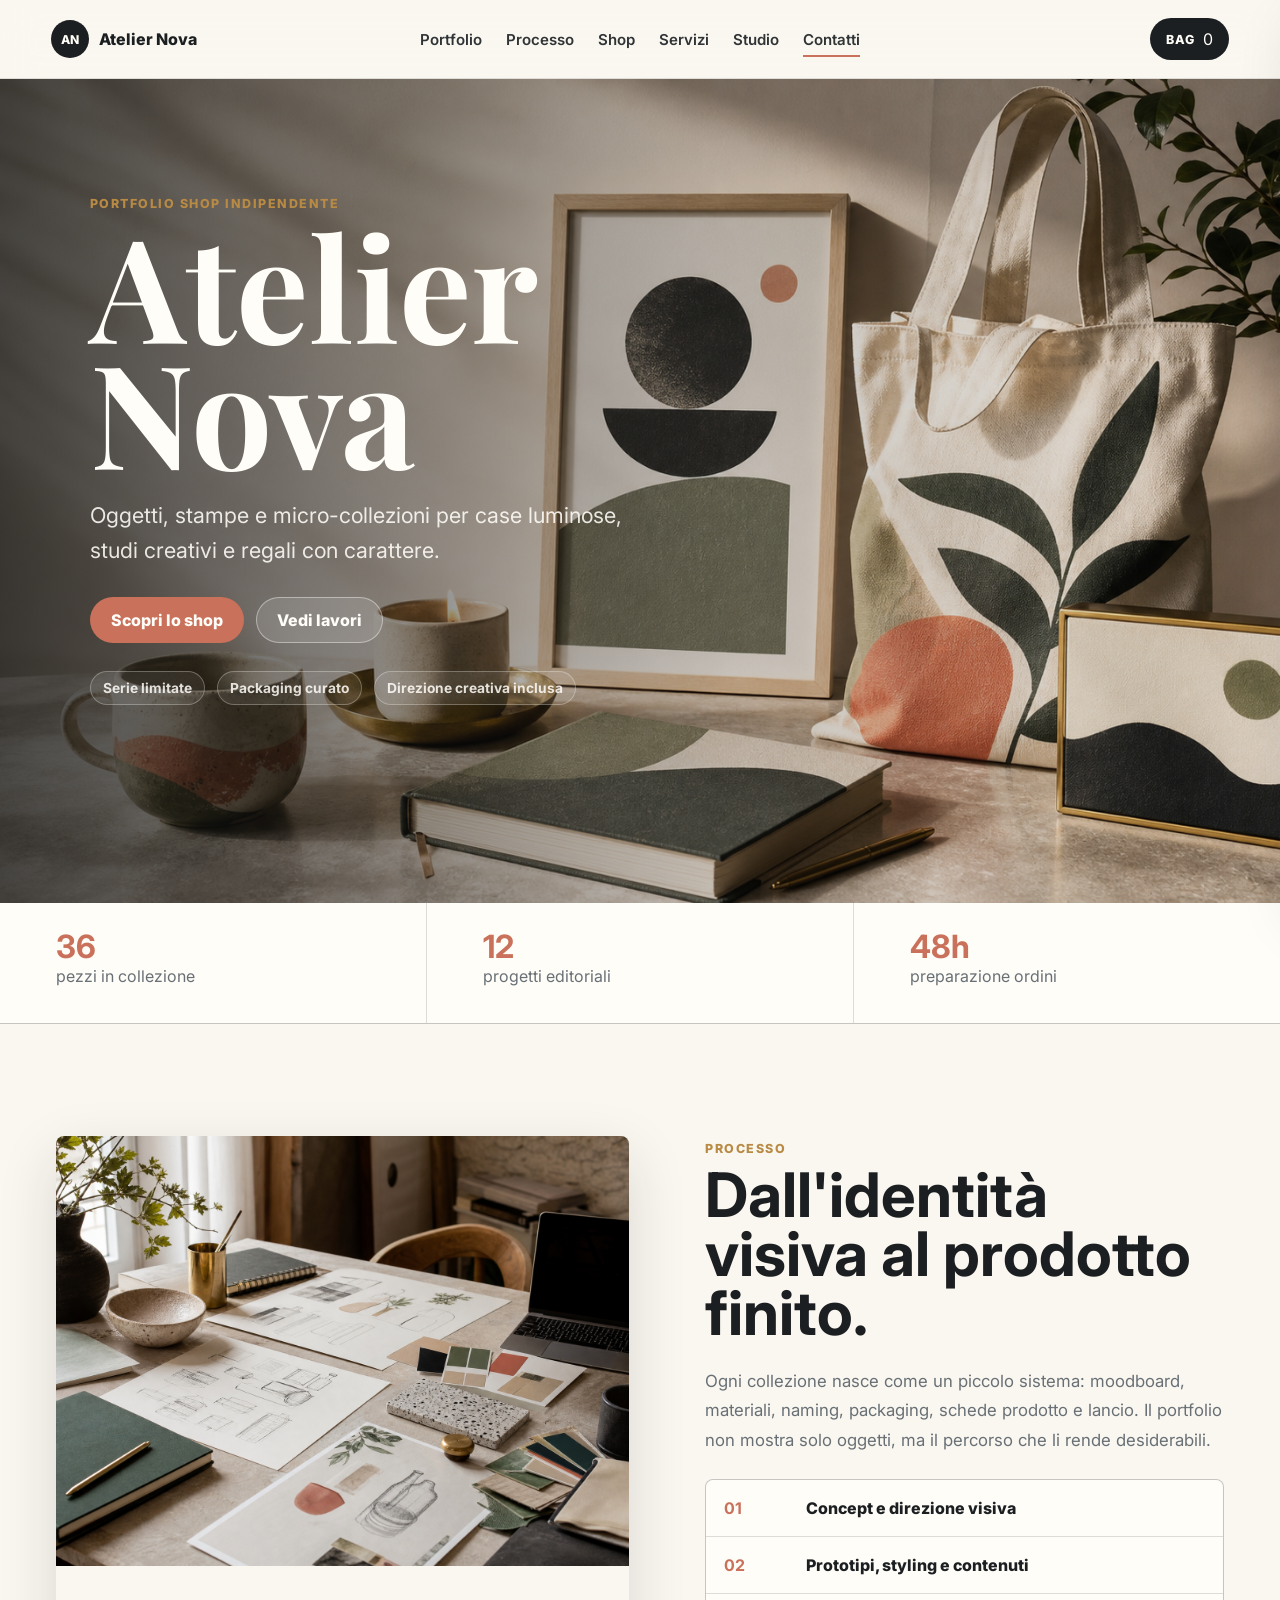
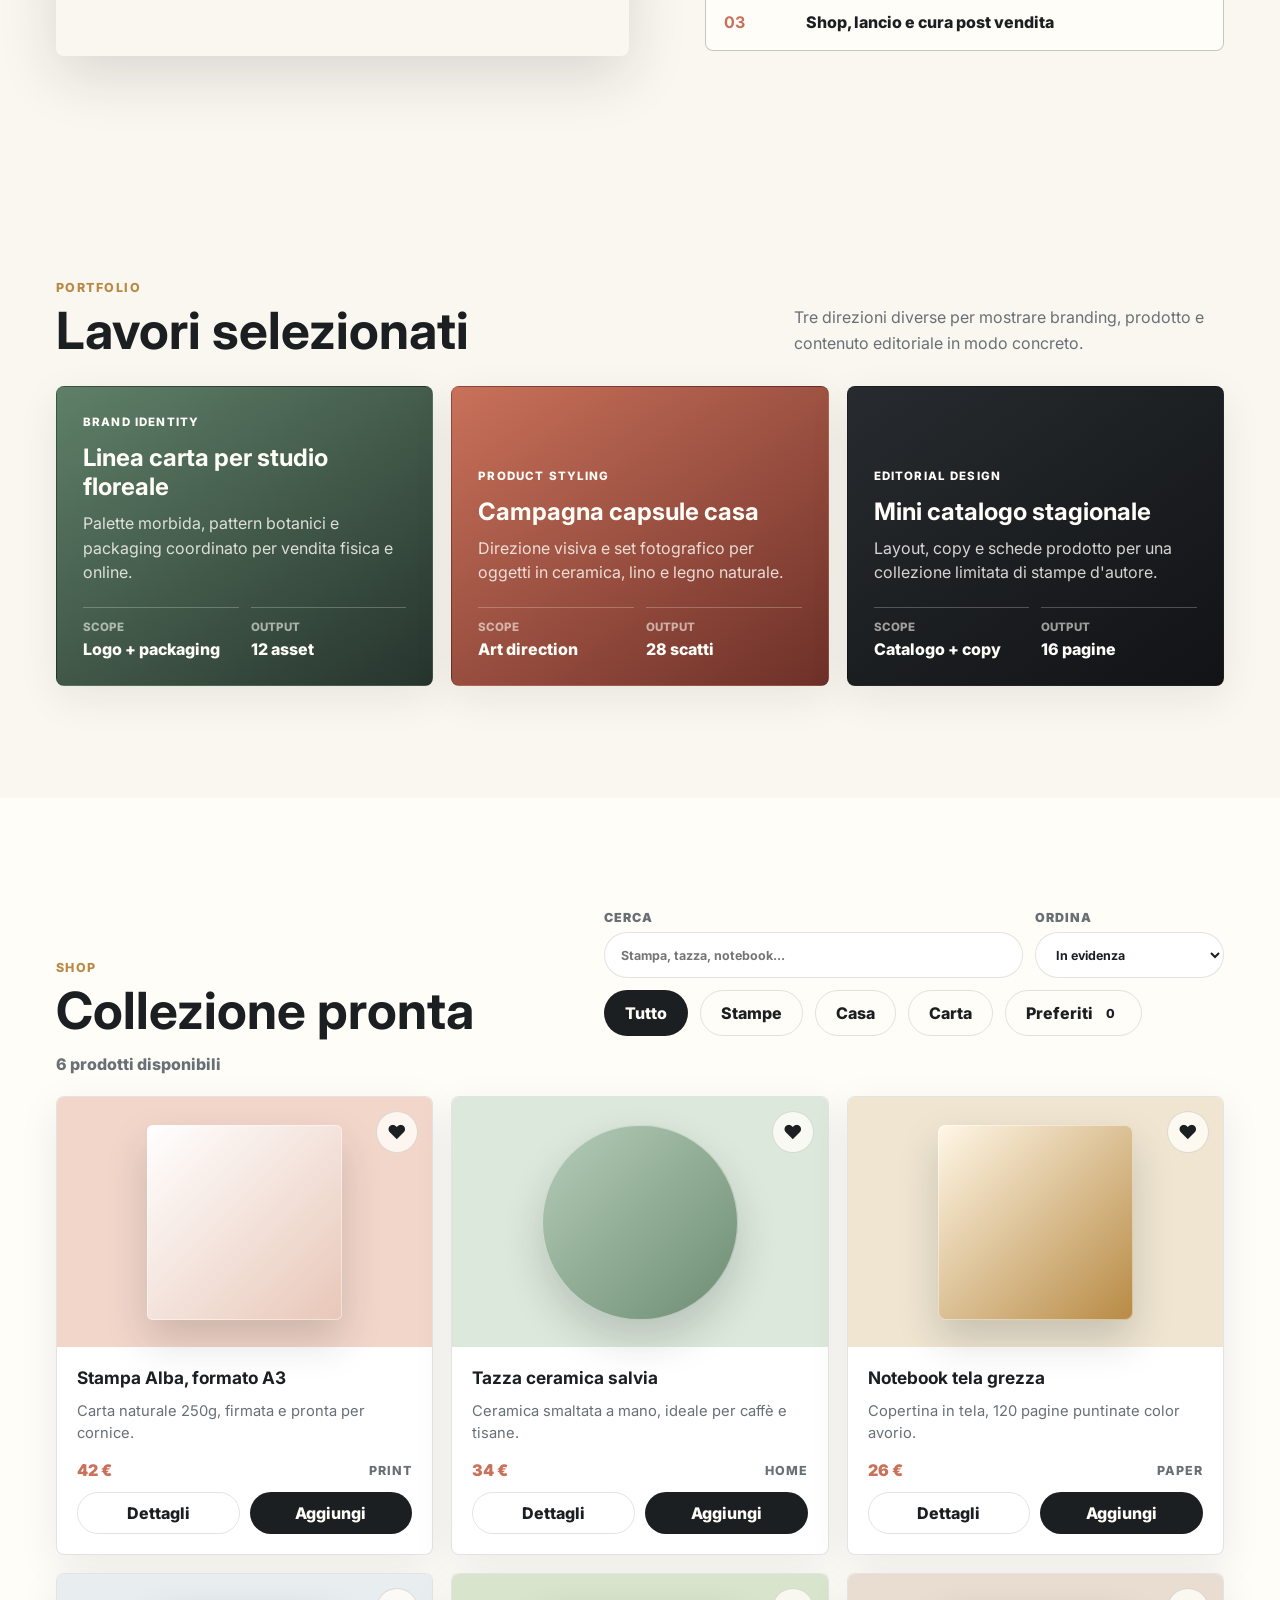
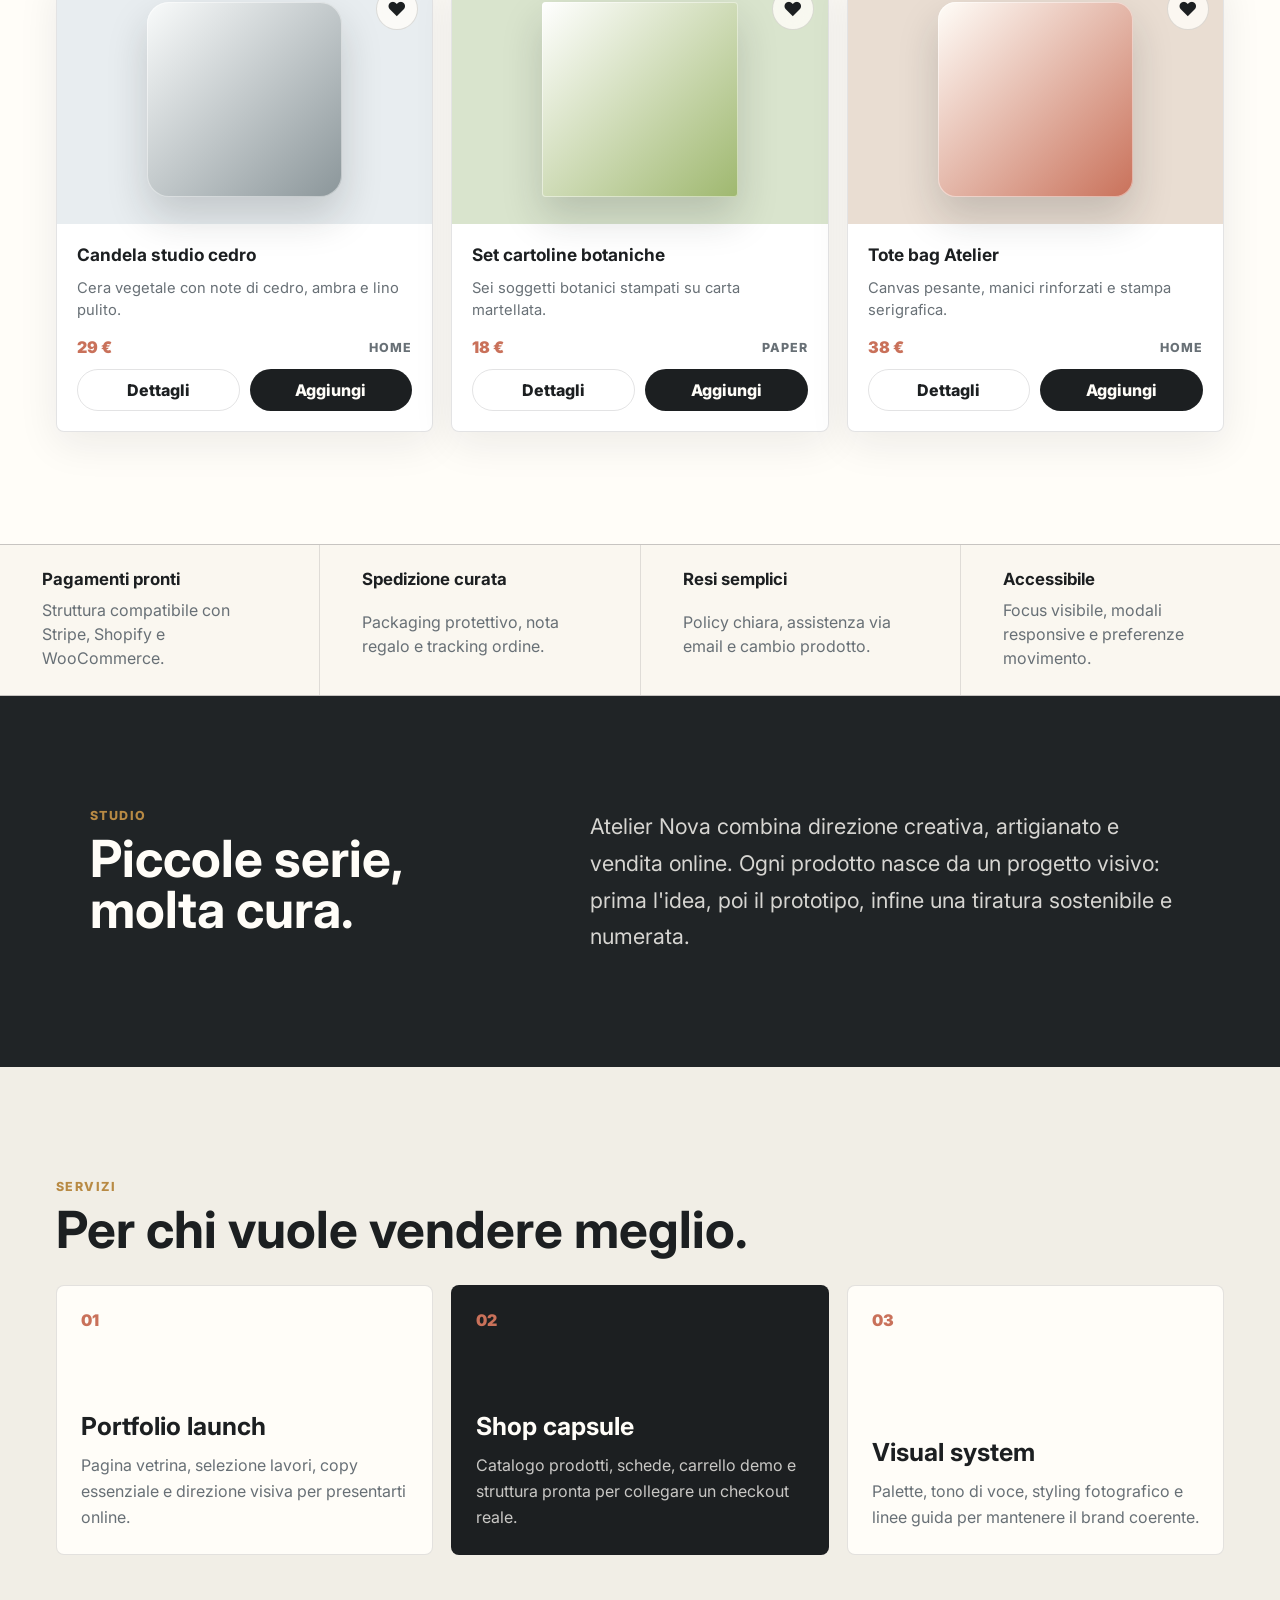
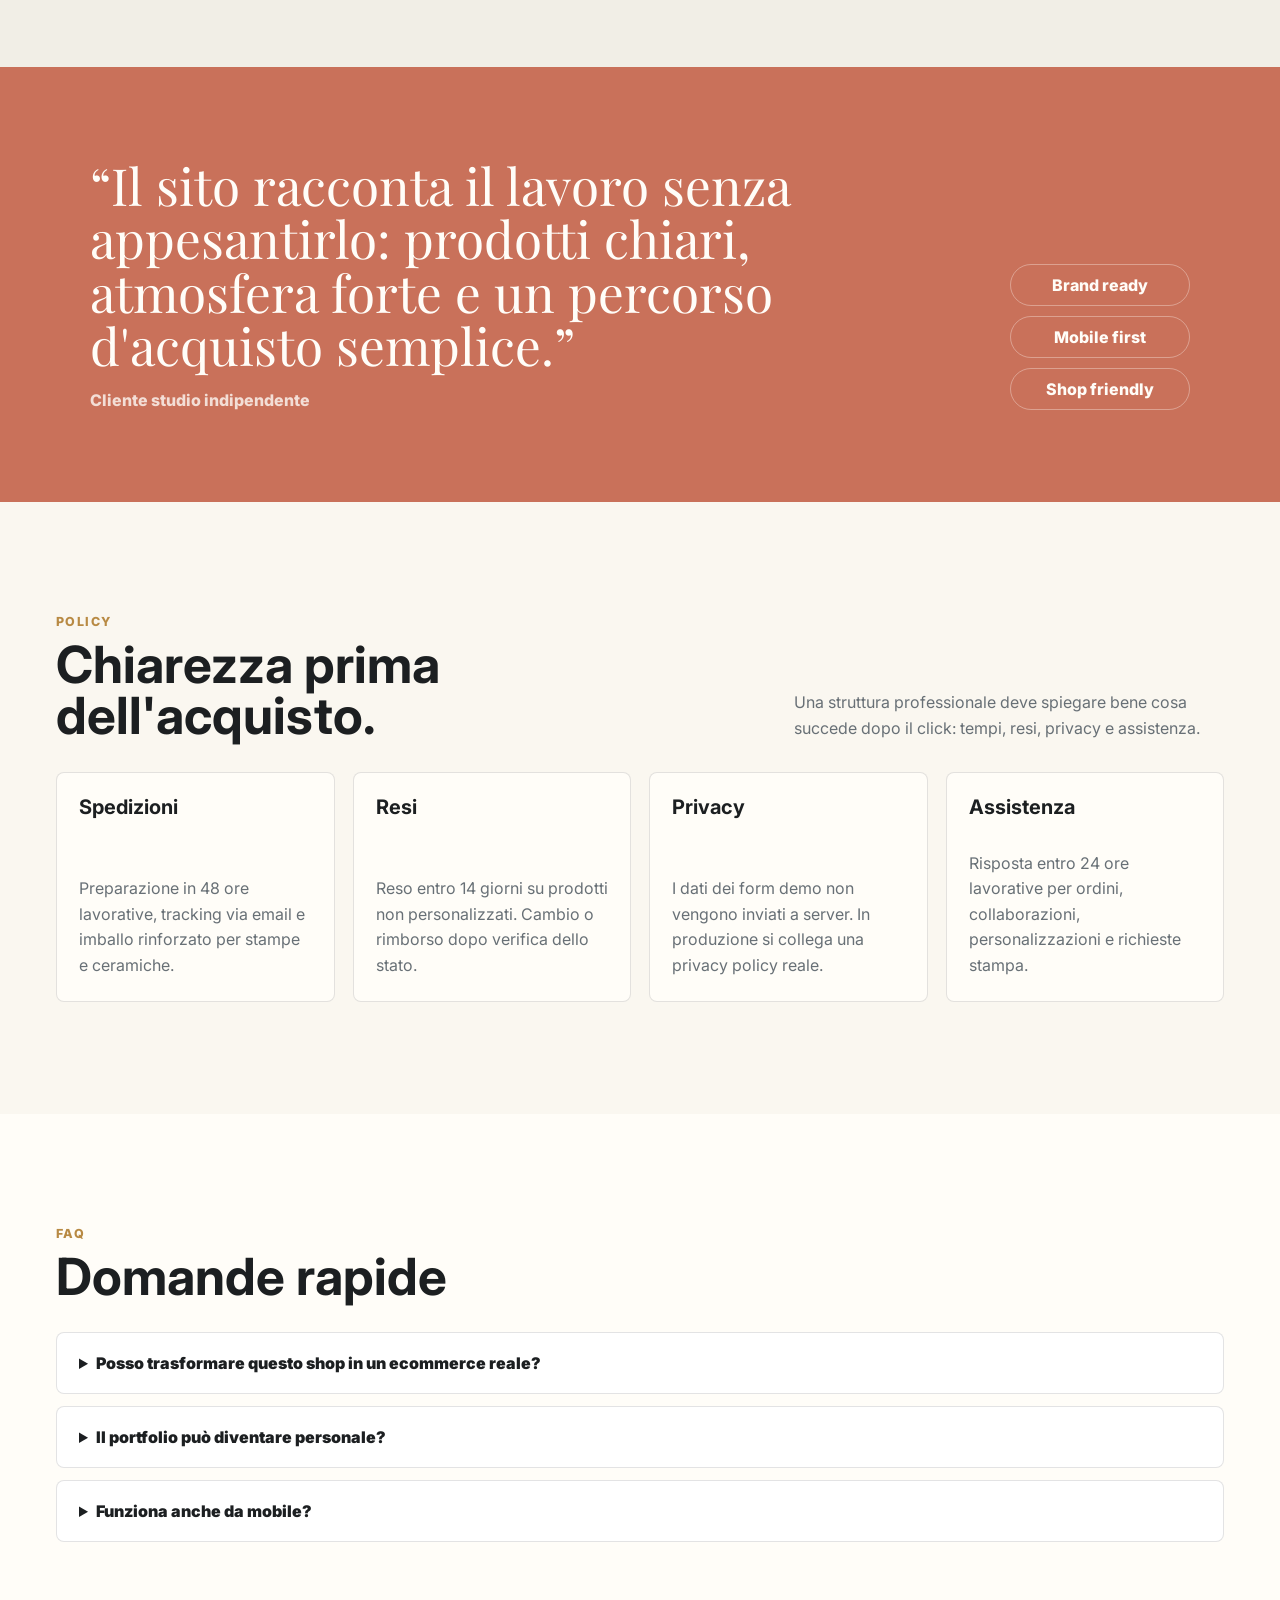
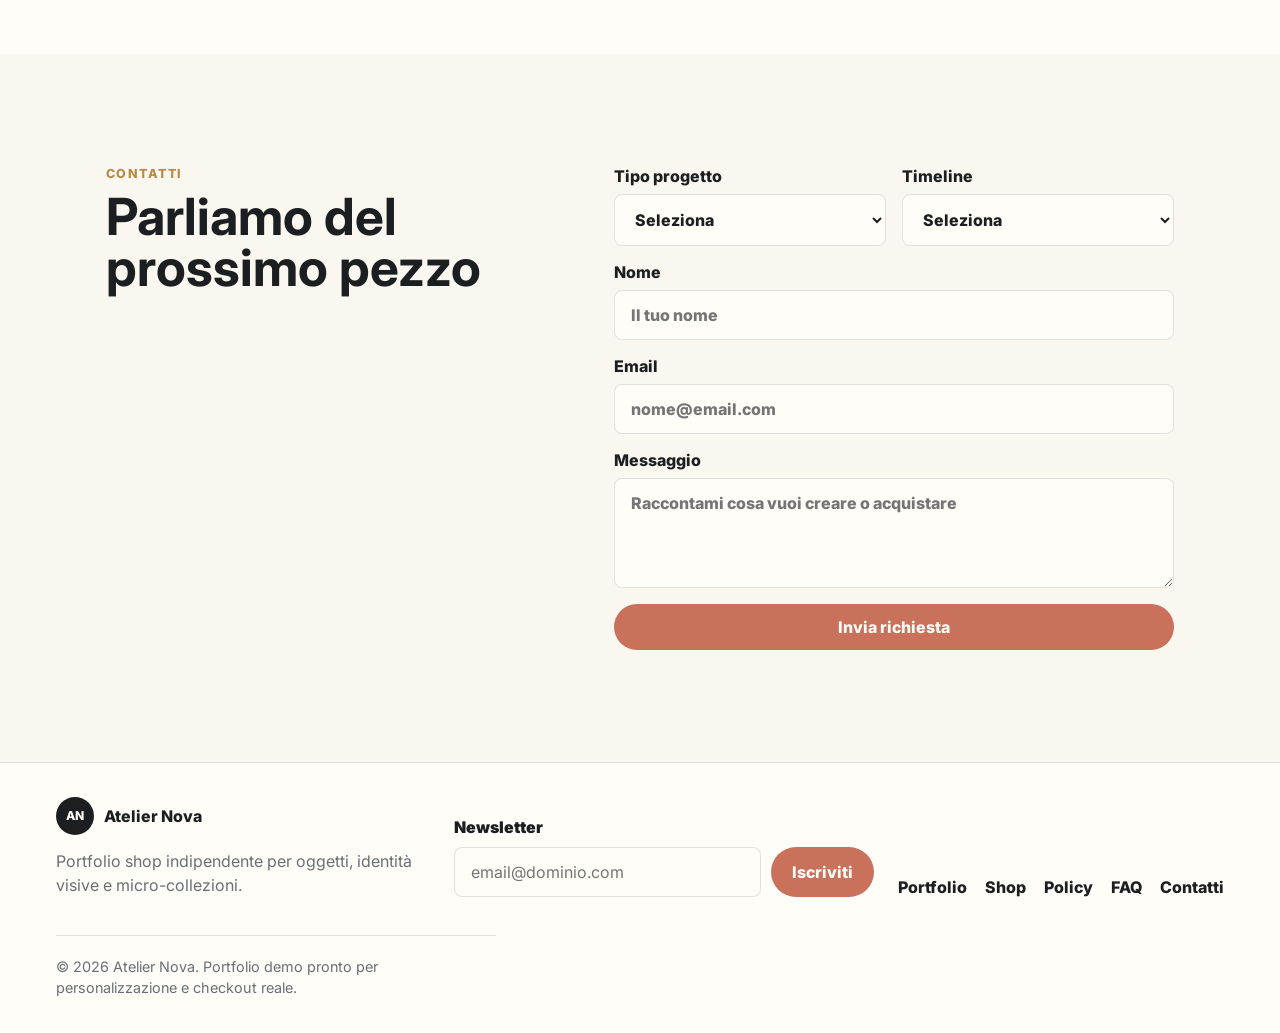
==== commit 1e590278: "Add professional publishing polish" ====
--- a/index.html
+++ b/index.html
@@ -172,6 +172,25 @@
       <div class="product-grid" id="productGrid"></div>
     </section>
 
+    <section class="assurance-band" aria-label="Garanzie di acquisto">
+      <div>
+        <strong>Pagamenti pronti</strong>
+        <span>Struttura compatibile con Stripe, Shopify e WooCommerce.</span>
+      </div>
+      <div>
+        <strong>Spedizione curata</strong>
+        <span>Packaging protettivo, nota regalo e tracking ordine.</span>
+      </div>
+      <div>
+        <strong>Resi semplici</strong>
+        <span>Policy chiara, assistenza via email e cambio prodotto.</span>
+      </div>
+      <div>
+        <strong>Accessibile</strong>
+        <span>Focus visibile, modali responsive e preferenze movimento.</span>
+      </div>
+    </section>
+
     <section class="studio-band" id="about">
       <div>
         <p class="eyebrow">Studio</p>
@@ -215,6 +234,34 @@
         <span>Brand ready</span>
         <span>Mobile first</span>
         <span>Shop friendly</span>
+      </div>
+    </section>
+
+    <section class="section policies-section" id="policies">
+      <div class="section-heading">
+        <div>
+          <p class="eyebrow">Policy</p>
+          <h2>Chiarezza prima dell'acquisto.</h2>
+        </div>
+        <p class="section-intro">Una struttura professionale deve spiegare bene cosa succede dopo il click: tempi, resi, privacy e assistenza.</p>
+      </div>
+      <div class="policy-grid">
+        <article>
+          <h3>Spedizioni</h3>
+          <p>Preparazione in 48 ore lavorative, tracking via email e imballo rinforzato per stampe e ceramiche.</p>
+        </article>
+        <article>
+          <h3>Resi</h3>
+          <p>Reso entro 14 giorni su prodotti non personalizzati. Cambio o rimborso dopo verifica dello stato.</p>
+        </article>
+        <article>
+          <h3>Privacy</h3>
+          <p>I dati dei form demo non vengono inviati a server. In produzione si collega una privacy policy reale.</p>
+        </article>
+        <article>
+          <h3>Assistenza</h3>
+          <p>Risposta entro 24 ore lavorative per ordini, collaborazioni, personalizzazioni e richieste stampa.</p>
+        </article>
       </div>
     </section>
 
@@ -247,6 +294,27 @@
         <h2>Parliamo del prossimo pezzo</h2>
       </div>
       <form class="contact-form">
+        <div class="form-grid">
+          <label>
+            Tipo progetto
+            <select name="projectType" required>
+              <option value="">Seleziona</option>
+              <option>Portfolio personale</option>
+              <option>Shop prodotti</option>
+              <option>Identità visiva</option>
+              <option>Collaborazione</option>
+            </select>
+          </label>
+          <label>
+            Timeline
+            <select name="timeline" required>
+              <option value="">Seleziona</option>
+              <option>Entro 2 settimane</option>
+              <option>Entro 1 mese</option>
+              <option>Progetto continuativo</option>
+            </select>
+          </label>
+        </div>
         <label>
           Nome
           <input type="text" name="name" placeholder="Il tuo nome" required>
@@ -282,6 +350,7 @@
     <div class="footer-links">
       <a href="#portfolio">Portfolio</a>
       <a href="#shop">Shop</a>
+      <a href="#policies">Policy</a>
       <a href="#faq">FAQ</a>
       <a href="#contact">Contatti</a>
     </div>
@@ -349,10 +418,29 @@
   <script type="application/ld+json">
     {
       "@context": "https://schema.org",
-      "@type": "Organization",
-      "name": "Atelier Nova",
-      "url": "https://deiddavd7.github.io/atelier-nova-shop/",
-      "description": "Portfolio shop indipendente per oggetti, stampe e micro-collezioni curate."
+      "@graph": [
+        {
+          "@type": "Organization",
+          "name": "Atelier Nova",
+          "url": "https://deiddavd7.github.io/atelier-nova-shop/",
+          "description": "Portfolio shop indipendente per oggetti, stampe e micro-collezioni curate."
+        },
+        {
+          "@type": "WebSite",
+          "name": "Atelier Nova",
+          "url": "https://deiddavd7.github.io/atelier-nova-shop/",
+          "inLanguage": "it-IT"
+        },
+        {
+          "@type": "ItemList",
+          "name": "Collezione pronta",
+          "itemListElement": [
+            { "@type": "Product", "position": 1, "name": "Stampa Alba, formato A3", "offers": { "@type": "Offer", "price": "42", "priceCurrency": "EUR", "availability": "https://schema.org/InStock" } },
+            { "@type": "Product", "position": 2, "name": "Tazza ceramica salvia", "offers": { "@type": "Offer", "price": "34", "priceCurrency": "EUR", "availability": "https://schema.org/InStock" } },
+            { "@type": "Product", "position": 3, "name": "Notebook tela grezza", "offers": { "@type": "Offer", "price": "26", "priceCurrency": "EUR", "availability": "https://schema.org/InStock" } }
+          ]
+        }
+      ]
     }
   </script>
   <script src="script.js"></script>
--- a/styles.css
+++ b/styles.css
@@ -42,11 +42,13 @@
 
 button,
 input,
+select,
 textarea {
   font: inherit;
 }
 
 input,
+select,
 textarea {
   min-width: 0;
 }
@@ -692,6 +694,32 @@
   line-height: 1.7;
 }
 
+.assurance-band {
+  display: grid;
+  grid-template-columns: repeat(4, minmax(0, 1fr));
+  gap: 1px;
+  background: var(--line);
+  border-top: 1px solid var(--line);
+  border-bottom: 1px solid var(--line);
+}
+
+.assurance-band div {
+  display: grid;
+  gap: 8px;
+  min-height: 150px;
+  padding: 24px clamp(18px, 4vw, 42px);
+  background: var(--paper);
+}
+
+.assurance-band strong {
+  font-size: 1.05rem;
+}
+
+.assurance-band span {
+  color: var(--muted);
+  line-height: 1.5;
+}
+
 .services-section {
   background: #f1eee6;
 }
@@ -800,6 +828,12 @@
   gap: 16px;
 }
 
+.form-grid {
+  display: grid;
+  grid-template-columns: 1fr 1fr;
+  gap: 16px;
+}
+
 .contact-form label {
   display: grid;
   gap: 8px;
@@ -807,6 +841,7 @@
 }
 
 .contact-form input,
+.contact-form select,
 .contact-form textarea,
 .newsletter-form input,
 .modal input,
@@ -817,6 +852,40 @@
   padding: 14px 16px;
   background: var(--white);
   color: var(--ink);
+}
+
+.policies-section {
+  background: var(--paper);
+}
+
+.policy-grid {
+  display: grid;
+  grid-template-columns: repeat(4, minmax(0, 1fr));
+  gap: 18px;
+  max-width: var(--max);
+  margin: 0 auto;
+}
+
+.policy-grid article {
+  min-height: 230px;
+  display: flex;
+  flex-direction: column;
+  justify-content: space-between;
+  padding: 22px;
+  border: 1px solid var(--line);
+  border-radius: 8px;
+  background: var(--white);
+}
+
+.policy-grid h3 {
+  margin: 0;
+  font-size: 1.25rem;
+}
+
+.policy-grid p {
+  margin: 18px 0 0;
+  color: var(--muted);
+  line-height: 1.6;
 }
 
 .faq-section {
@@ -1244,6 +1313,34 @@
   transform: translateY(0);
 }
 
+.not-found-page {
+  min-height: 100vh;
+  display: grid;
+  place-items: center;
+  padding: 24px;
+}
+
+.not-found {
+  width: min(760px, 100%);
+  display: grid;
+  gap: 22px;
+}
+
+.not-found h1 {
+  margin: 0;
+  font-family: "Playfair Display", Georgia, serif;
+  font-size: clamp(3.5rem, 9vw, 7rem);
+  line-height: 0.95;
+}
+
+.not-found p:not(.eyebrow) {
+  max-width: 560px;
+  margin: 0;
+  color: var(--muted);
+  font-size: 1.12rem;
+  line-height: 1.6;
+}
+
 @media (max-width: 860px) {
   .site-header {
     grid-template-columns: 1fr auto;
@@ -1261,11 +1358,13 @@
   }
 
   .stats,
+  .assurance-band,
   .portfolio-grid,
   .product-grid,
   .studio-band,
   .feature-section,
   .service-grid,
+  .policy-grid,
   .testimonial-band,
   .contact-section,
   .site-footer {
@@ -1290,6 +1389,10 @@
   }
 
   .shop-tools {
+    grid-template-columns: 1fr;
+  }
+
+  .form-grid {
     grid-template-columns: 1fr;
   }
 
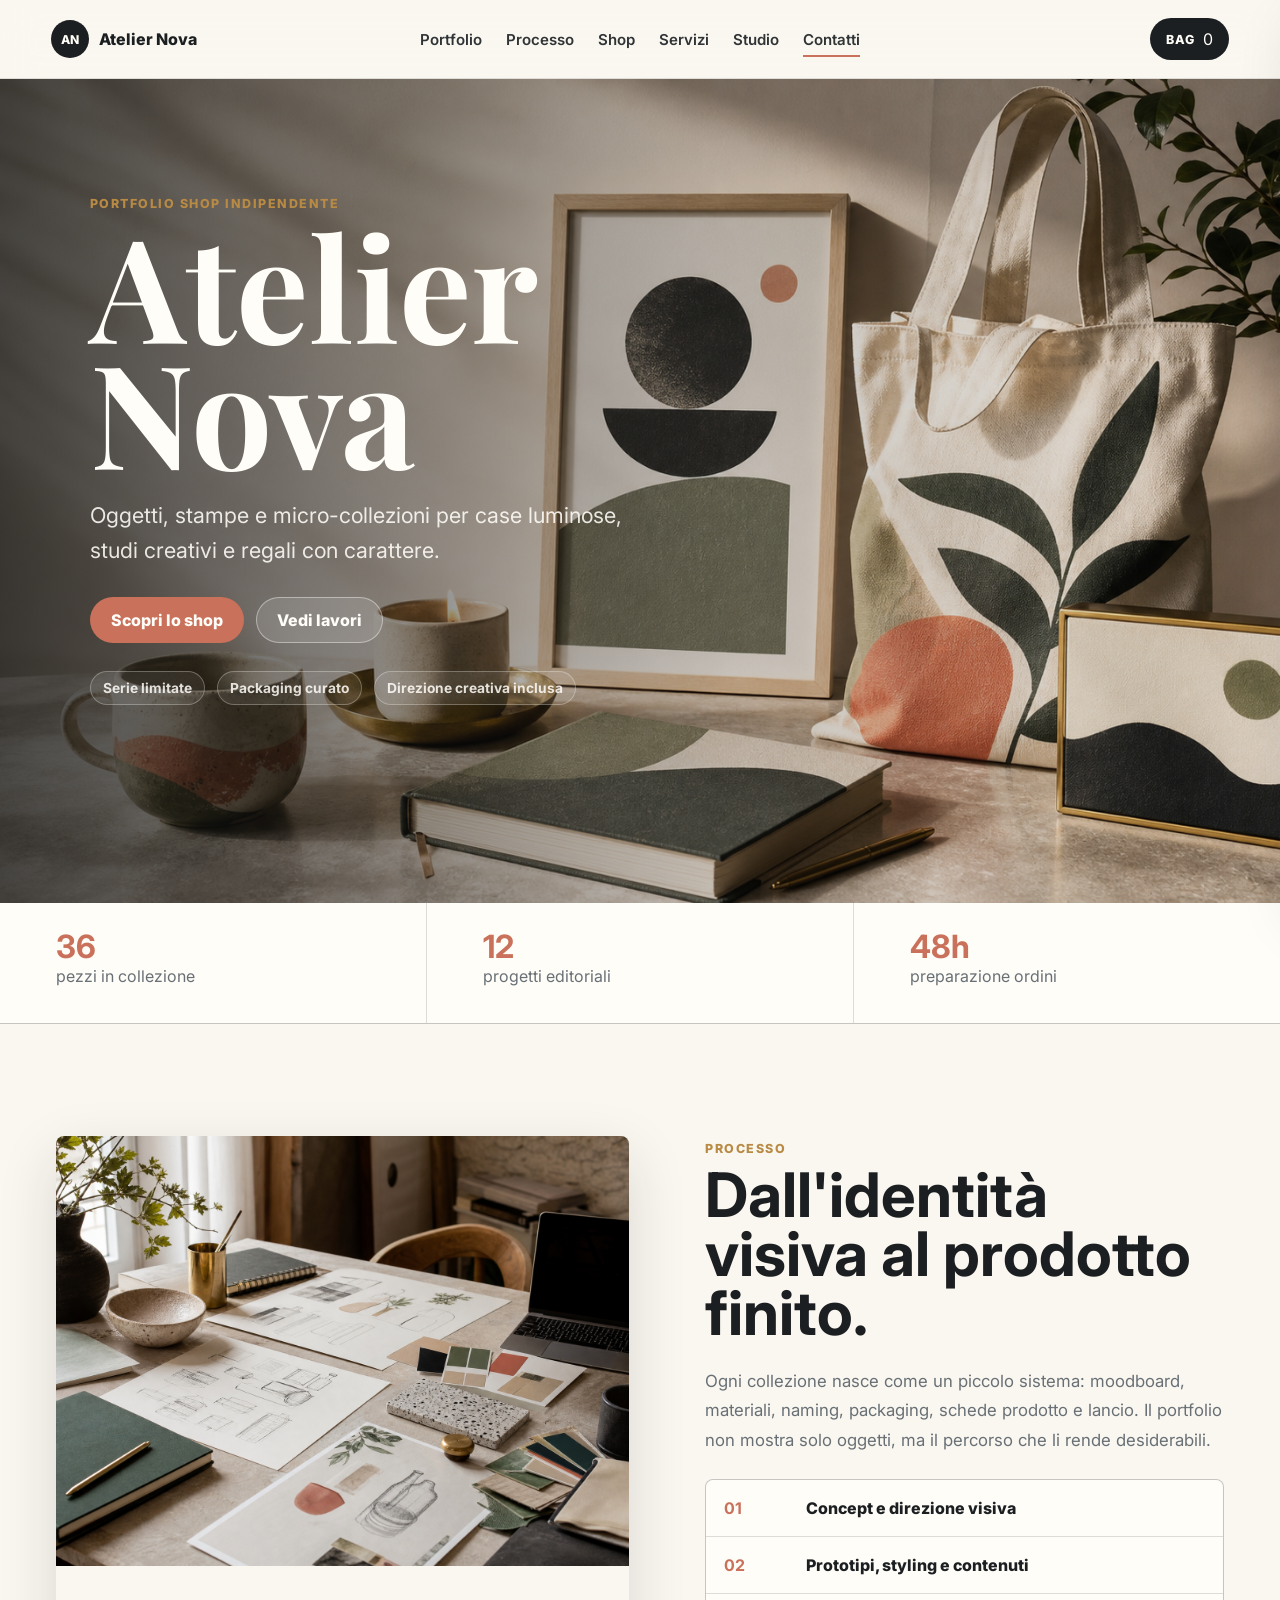
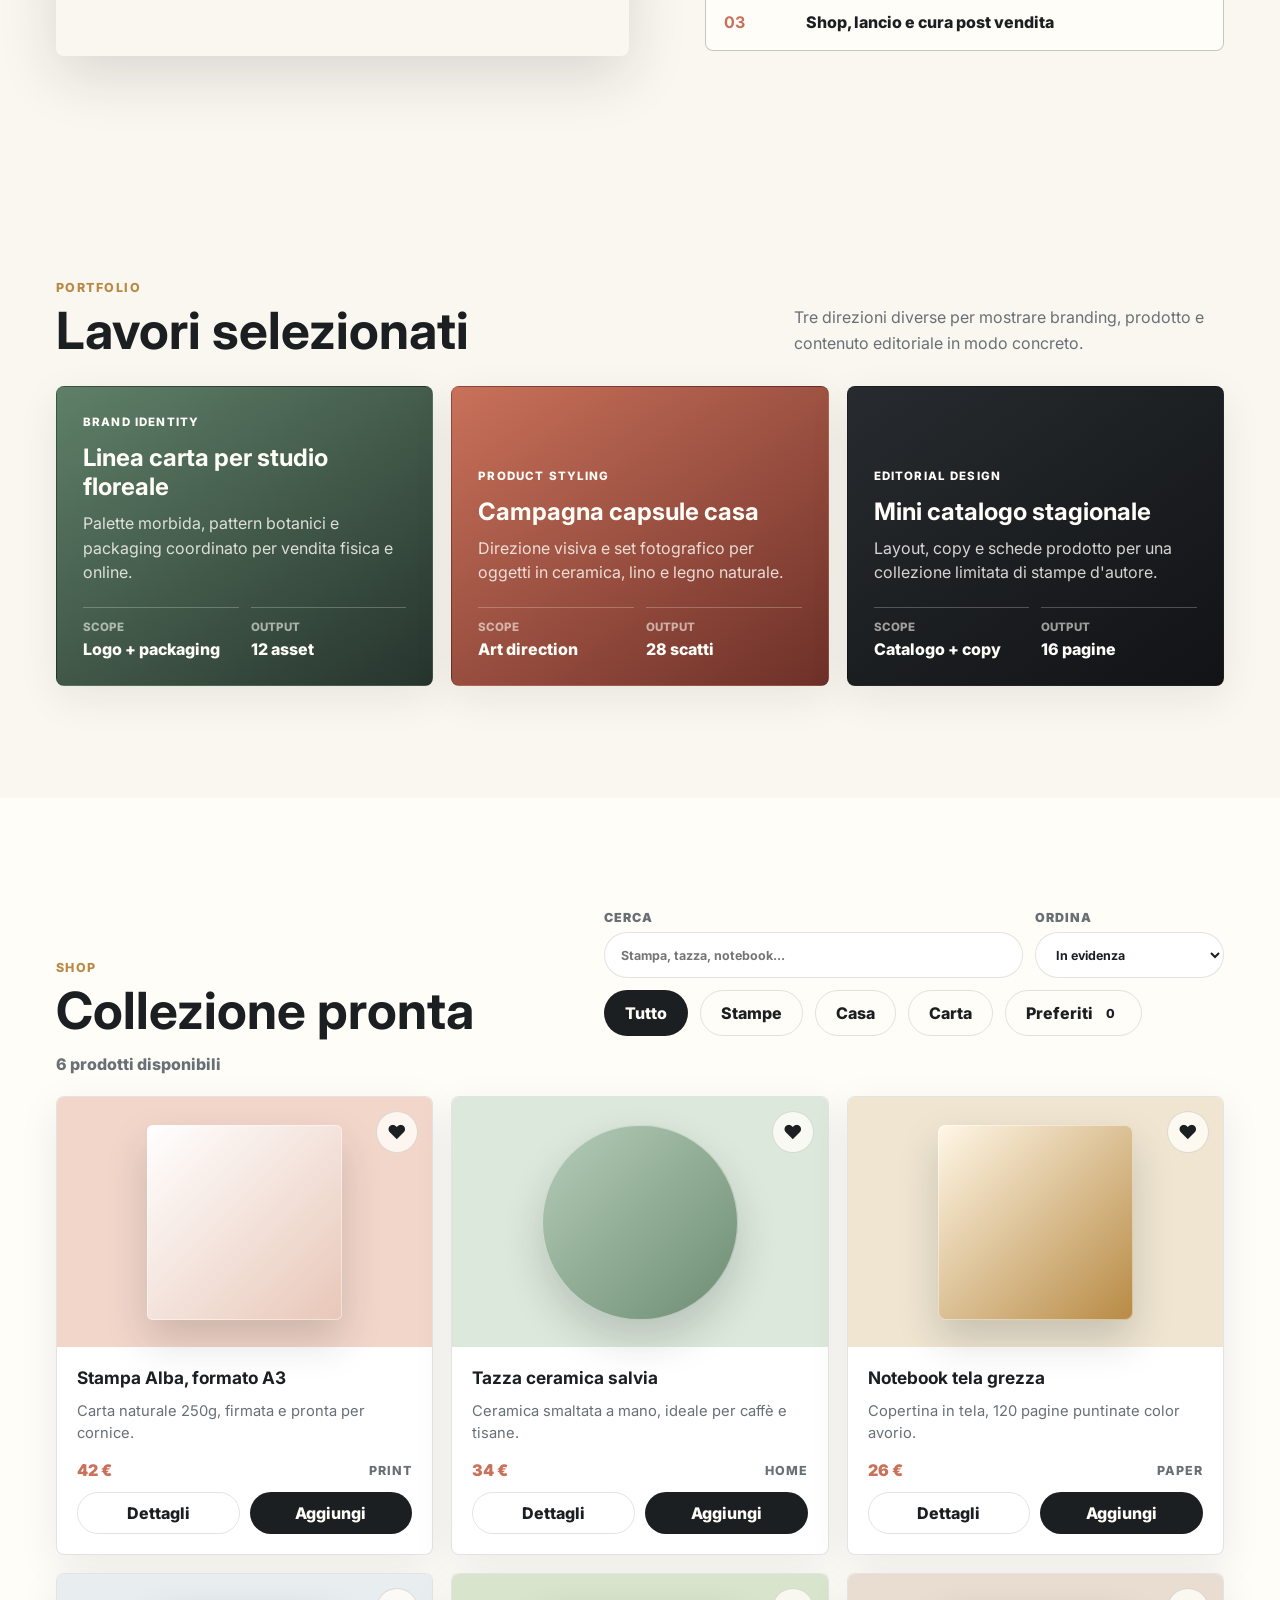
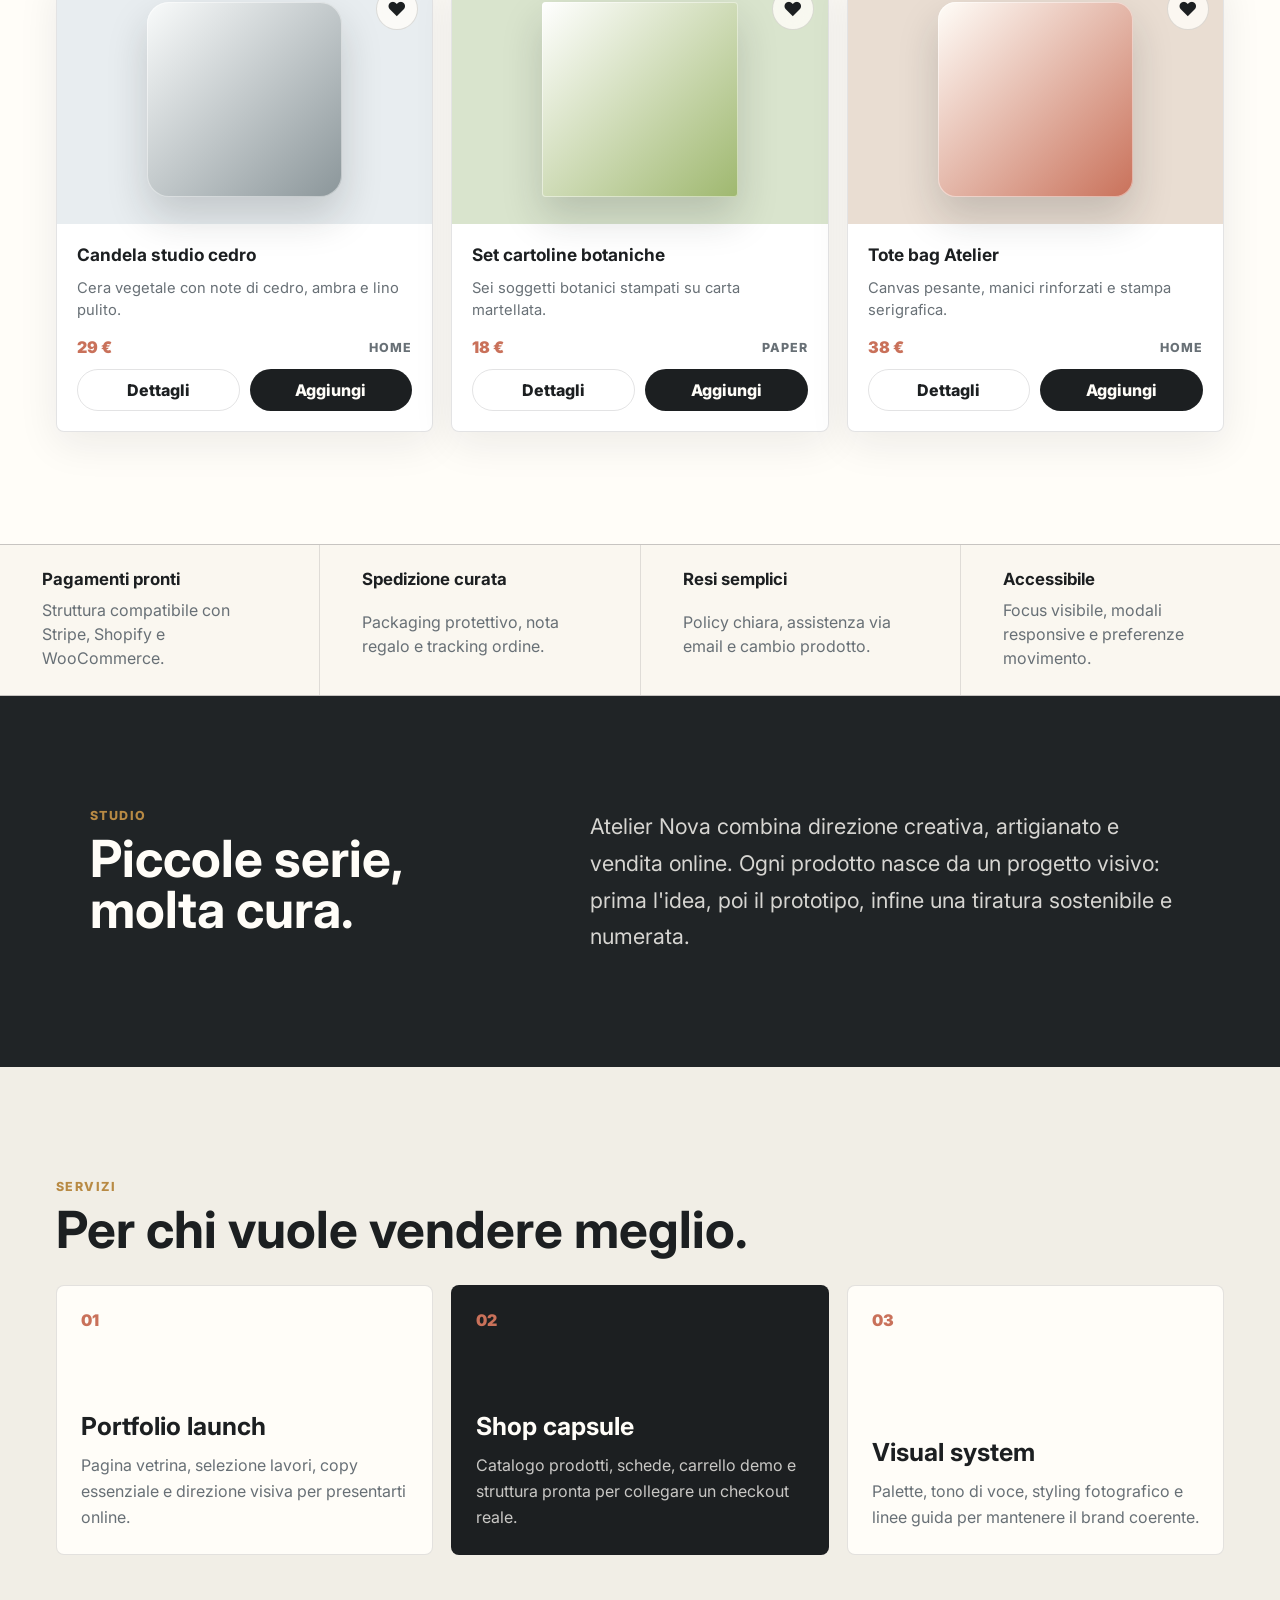
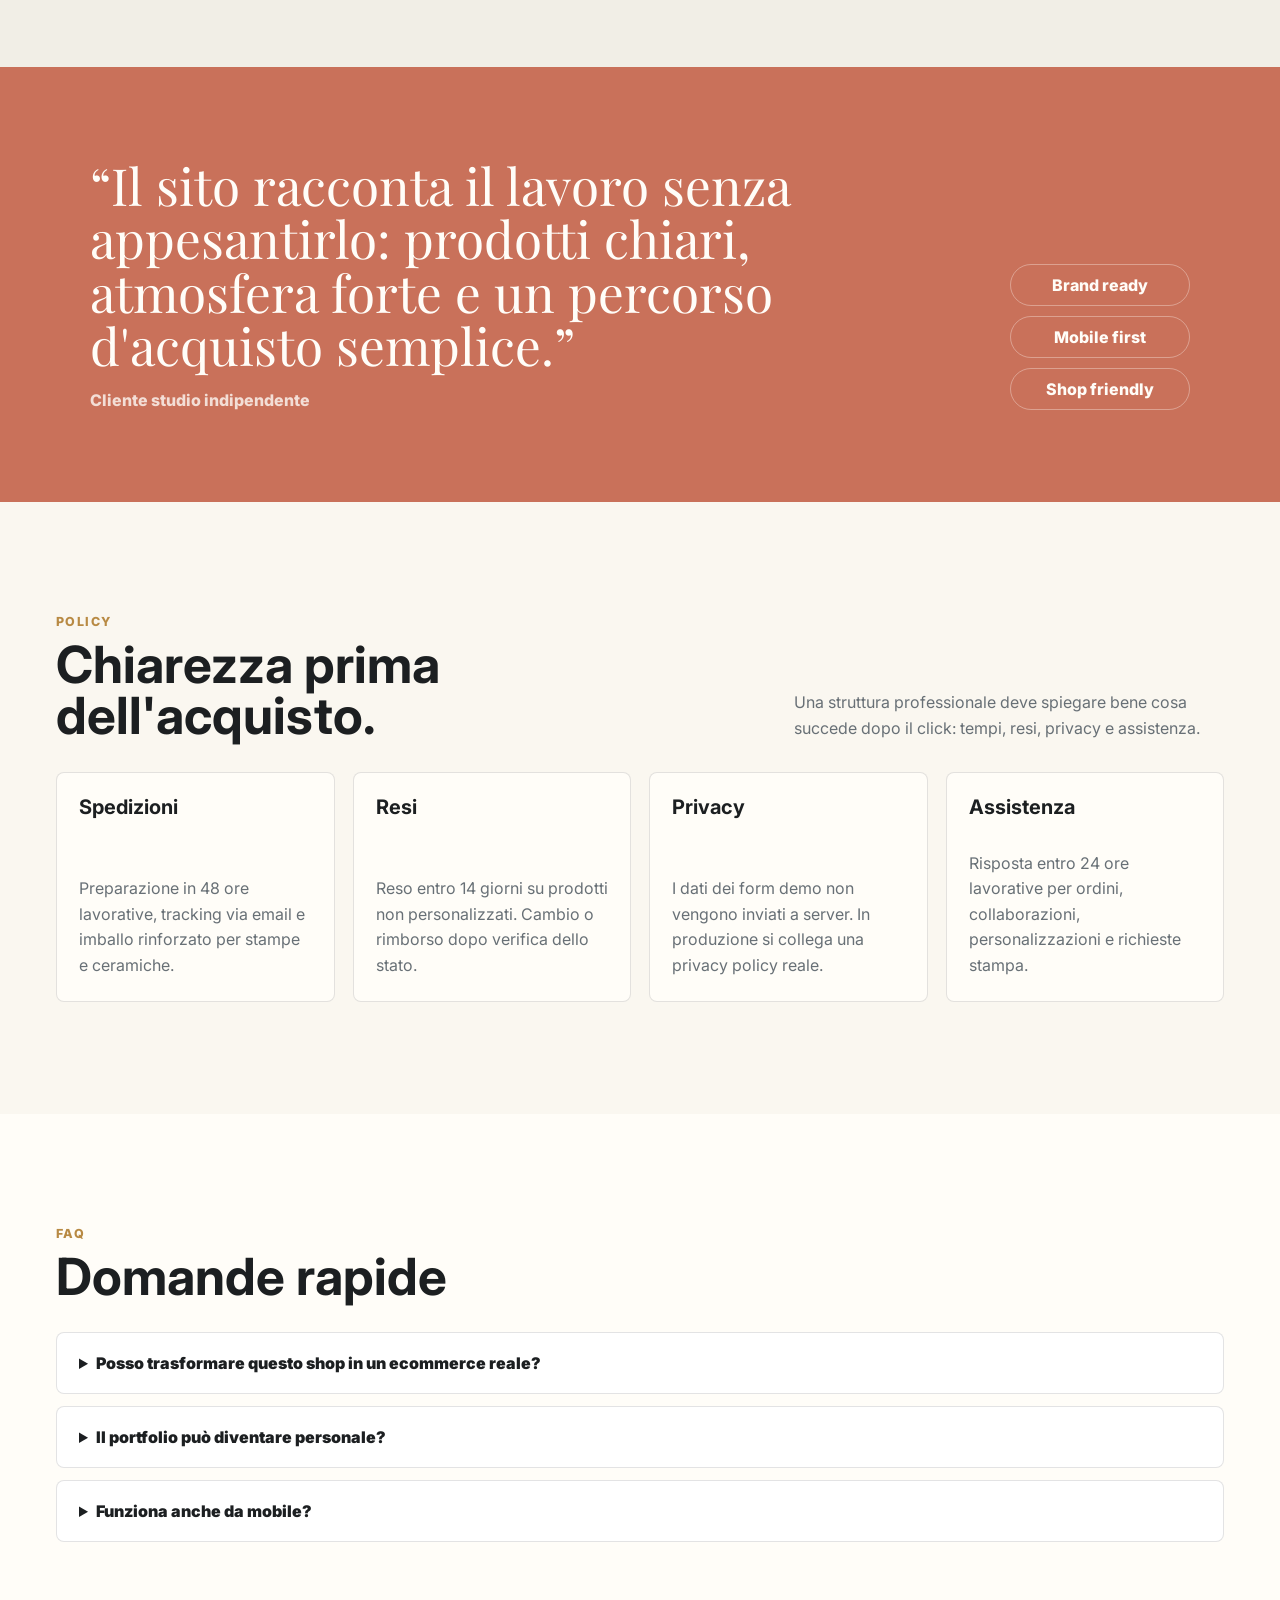
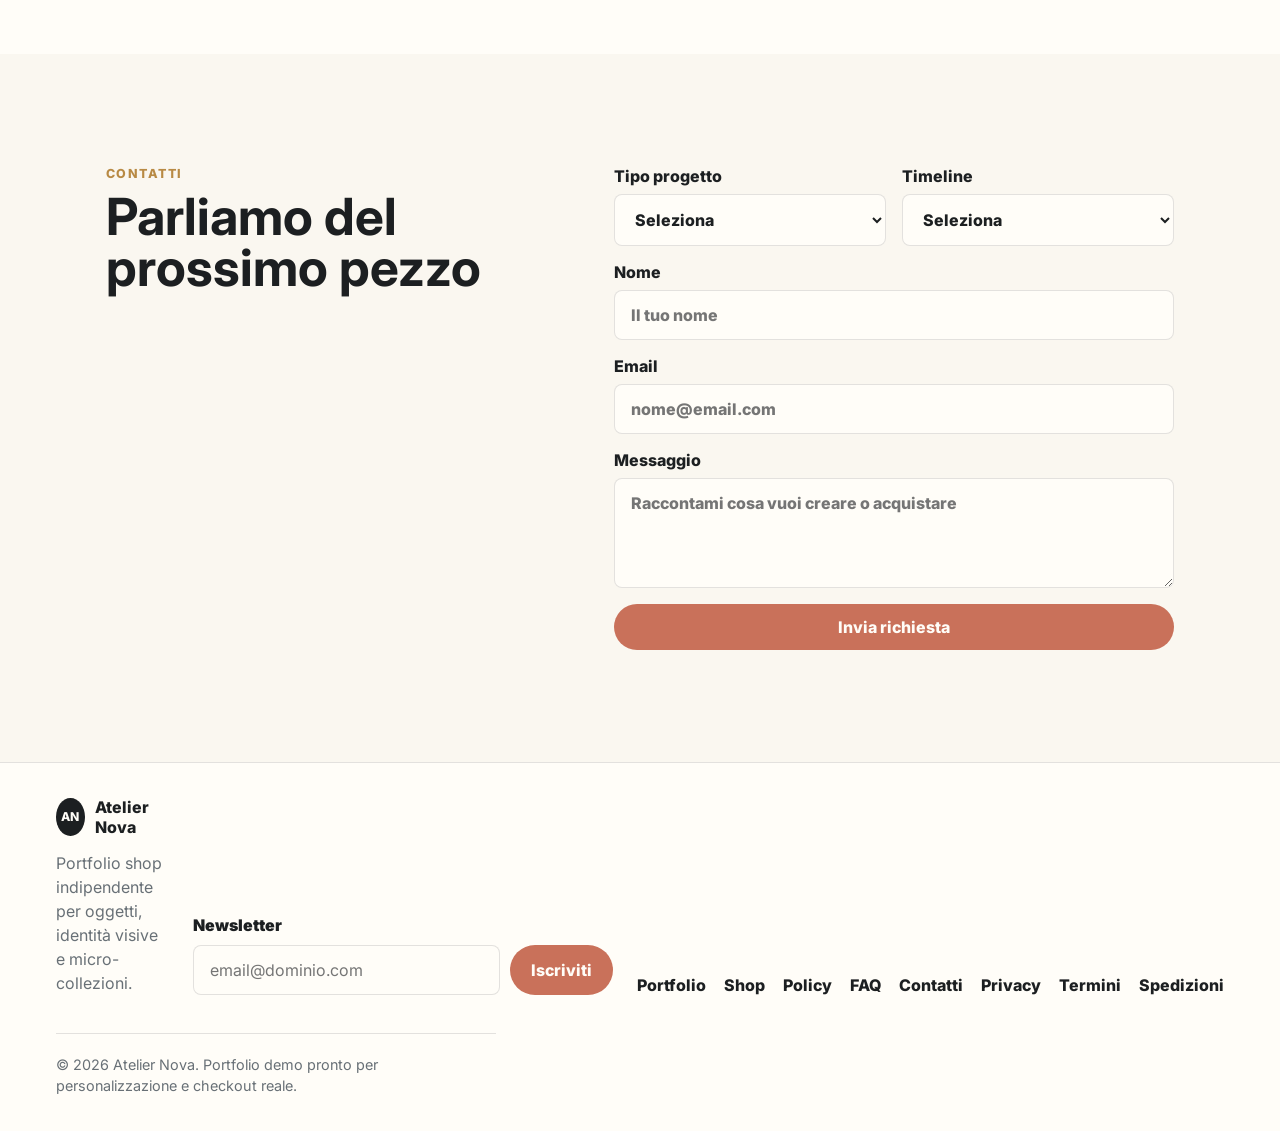
==== commit 34007efa: "Finalize professional shop details" ====
--- a/index.html
+++ b/index.html
@@ -353,6 +353,9 @@
       <a href="#policies">Policy</a>
       <a href="#faq">FAQ</a>
       <a href="#contact">Contatti</a>
+      <a href="privacy.html">Privacy</a>
+      <a href="terms.html">Termini</a>
+      <a href="shipping-returns.html">Spedizioni</a>
     </div>
     <p class="legal-line">© 2026 Atelier Nova. Portfolio demo pronto per personalizzazione e checkout reale.</p>
   </footer>
@@ -369,6 +372,7 @@
         <span>Totale</span>
         <strong id="cartTotal">€0</strong>
       </div>
+      <button class="text-button" id="clearCartButton" type="button">Svuota carrello</button>
       <button class="button primary checkout" id="checkoutButton" type="button">Checkout demo</button>
     </div>
   </aside>
--- a/styles.css
+++ b/styles.css
@@ -1077,6 +1077,22 @@
   background: transparent;
   cursor: pointer;
   font-weight: 800;
+}
+
+.text-button {
+  width: 100%;
+  min-height: 38px;
+  margin-bottom: 10px;
+  border: 0;
+  color: var(--muted);
+  background: transparent;
+  cursor: pointer;
+  font-weight: 900;
+}
+
+.text-button:disabled {
+  cursor: not-allowed;
+  opacity: 0.45;
 }
 
 .cart-note {
@@ -1341,6 +1357,49 @@
   line-height: 1.6;
 }
 
+.legal-page {
+  background: var(--white);
+}
+
+.legal-shell {
+  width: min(920px, calc(100% - 36px));
+  margin: 0 auto;
+  padding: clamp(34px, 7vw, 88px) 0;
+}
+
+.legal-shell header {
+  display: grid;
+  gap: 22px;
+  margin-bottom: 44px;
+}
+
+.legal-shell h1 {
+  margin: 0;
+  font-family: "Playfair Display", Georgia, serif;
+  font-size: clamp(3rem, 7vw, 6rem);
+  line-height: 0.95;
+}
+
+.legal-shell section {
+  padding: 24px 0;
+  border-top: 1px solid var(--line);
+}
+
+.legal-shell h2 {
+  margin: 0 0 12px;
+  font-size: 1.35rem;
+}
+
+.legal-shell p,
+.legal-shell li {
+  color: var(--muted);
+  line-height: 1.7;
+}
+
+.legal-shell ul {
+  padding-left: 22px;
+}
+
 @media (max-width: 860px) {
   .site-header {
     grid-template-columns: 1fr auto;
